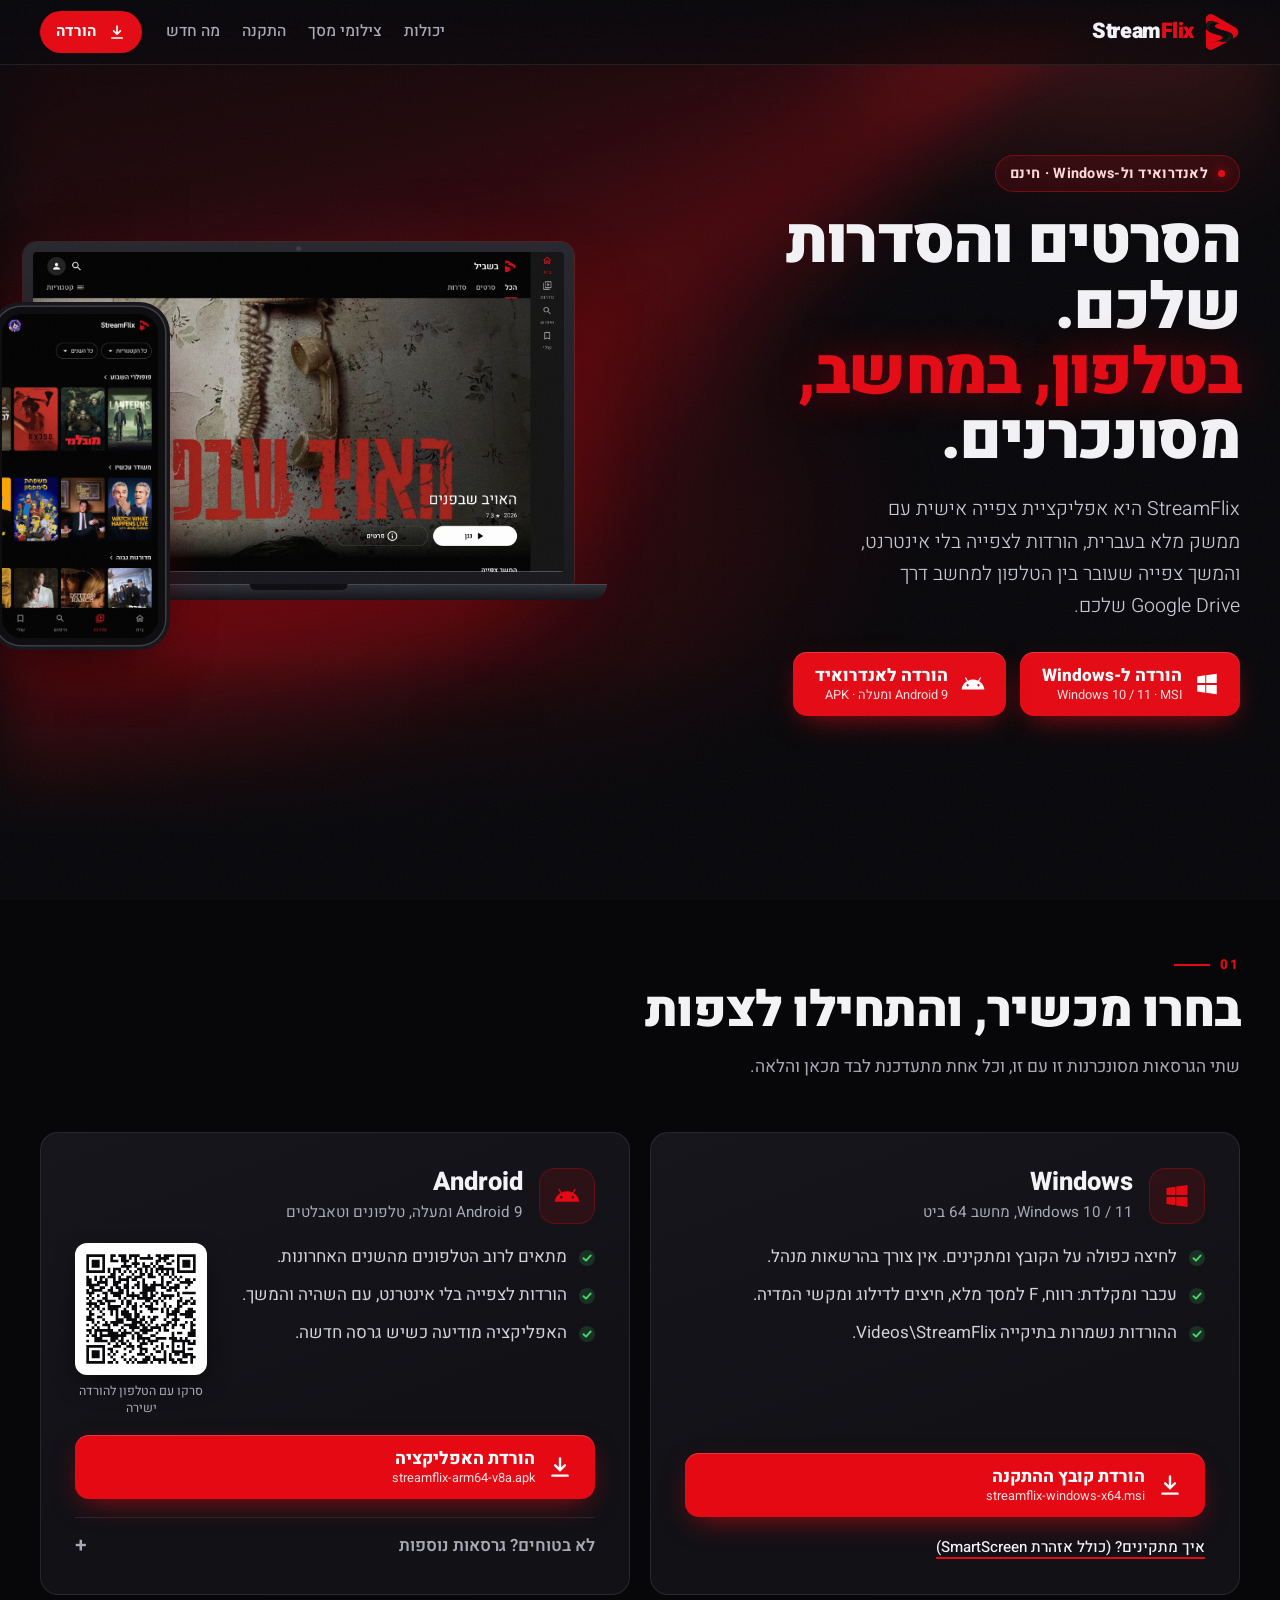
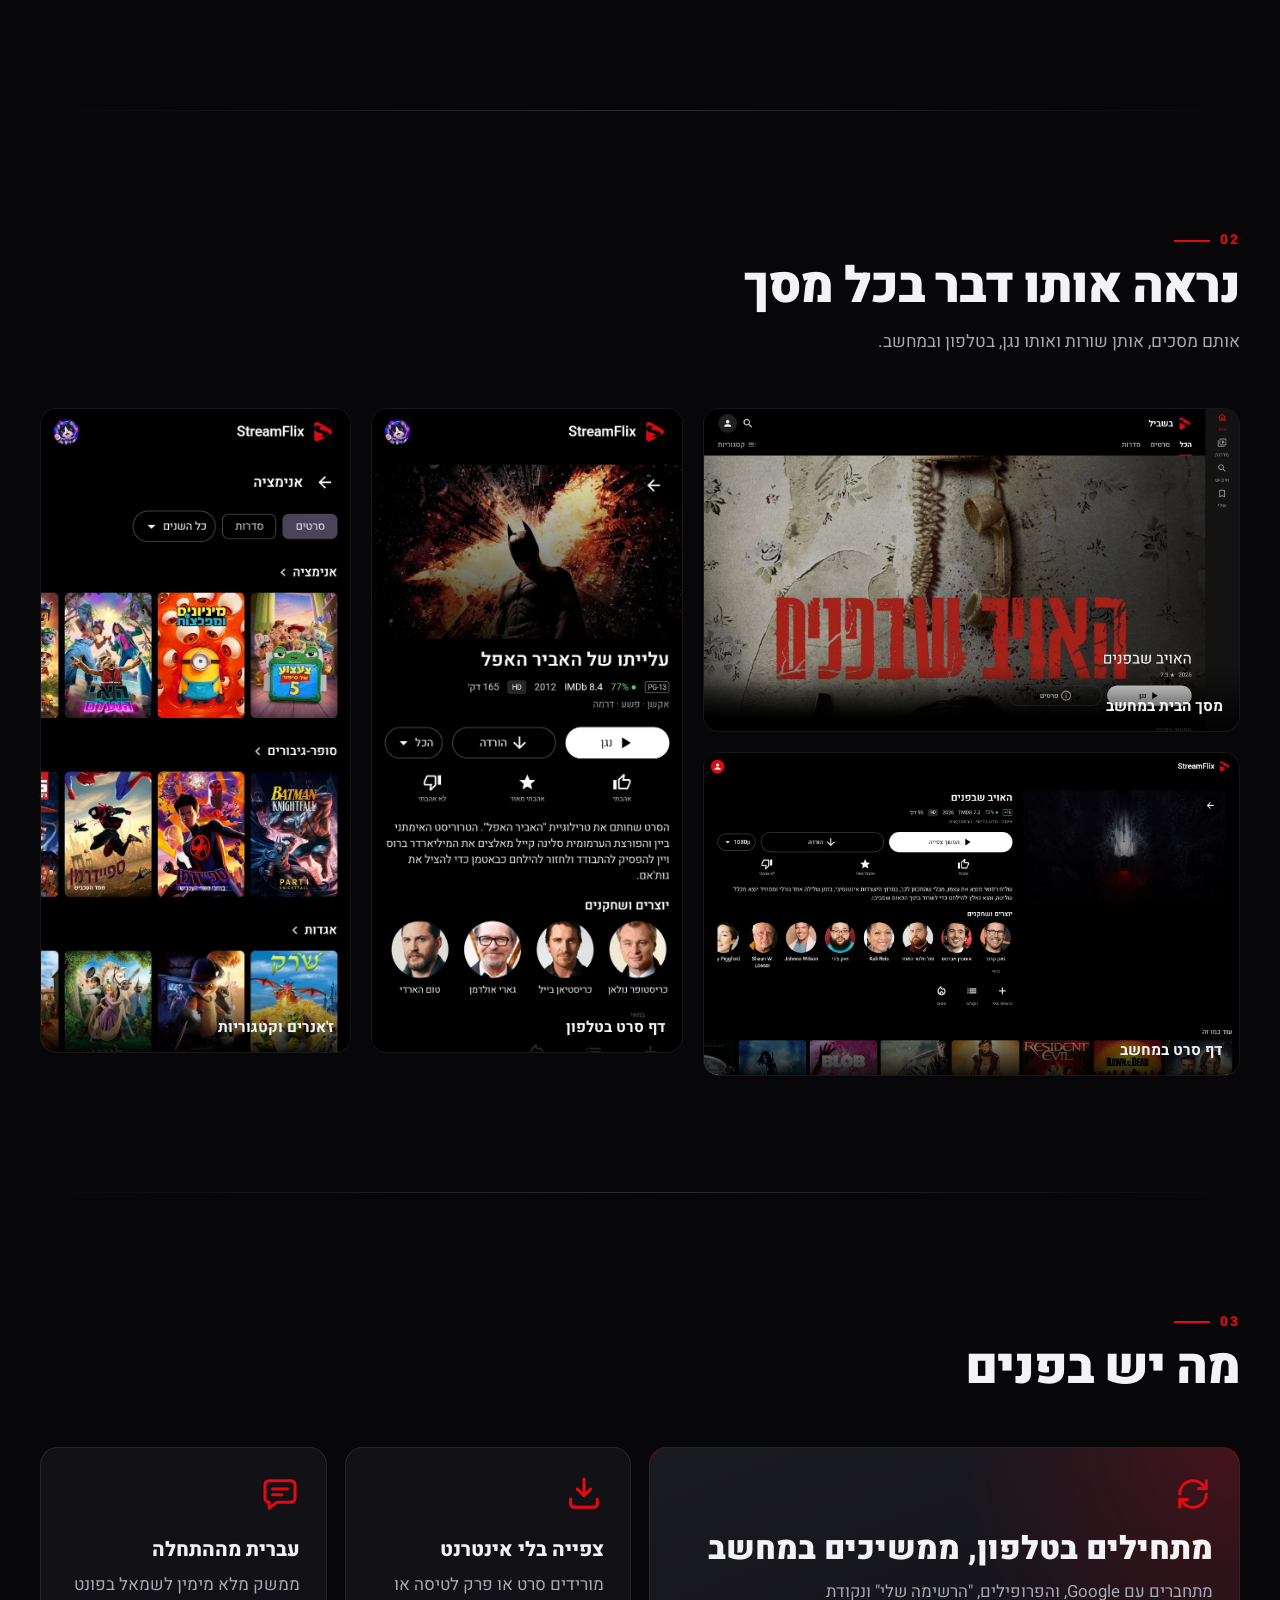
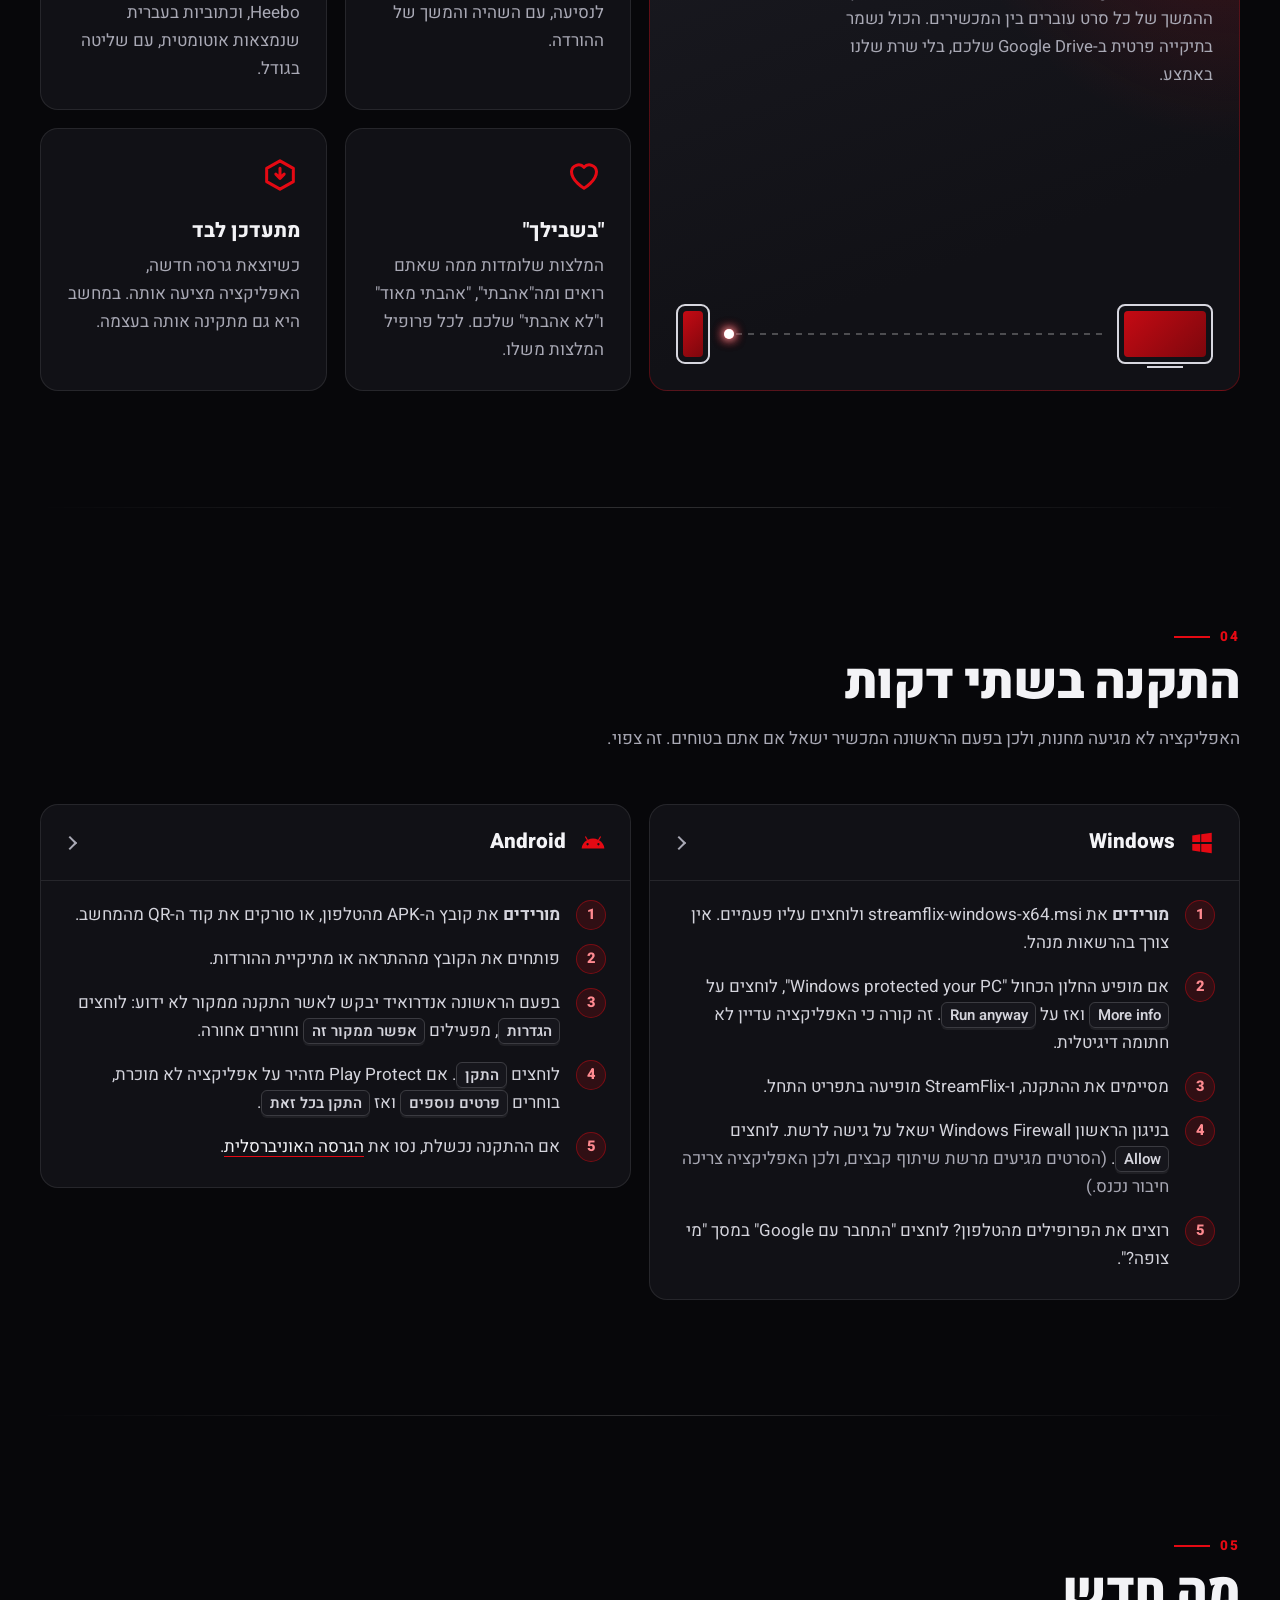
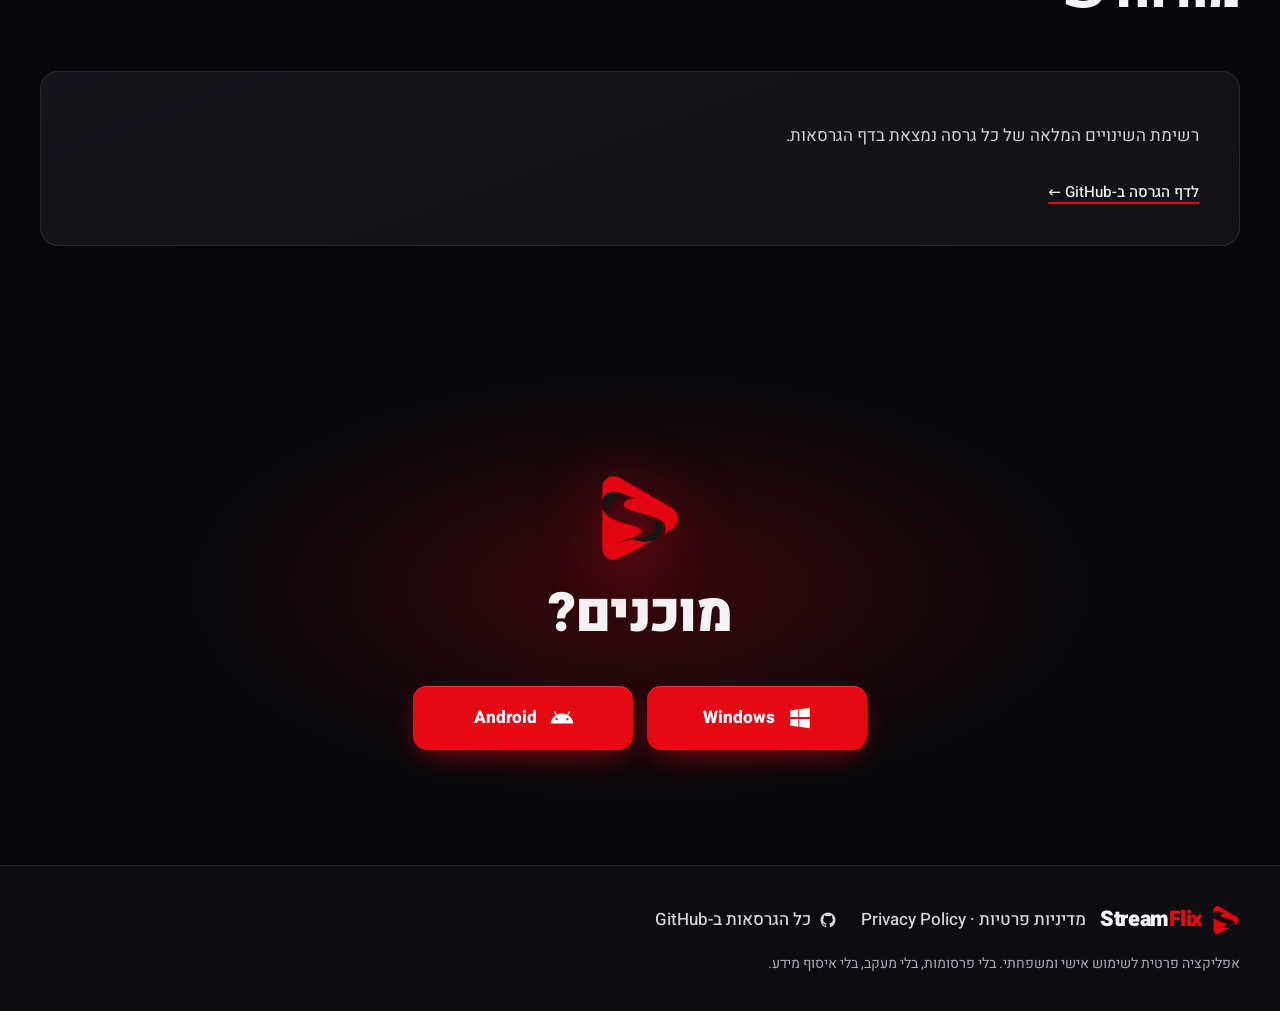
==== index.html @ e48f90ba "Add download landing page (Hebrew, RTL) wired to GitHub releases - Hero with platform-aware primary " ====
<!DOCTYPE html>
<html lang="he" dir="rtl" data-platform="other">
<head>
<meta charset="utf-8">
<meta name="viewport" content="width=device-width, initial-scale=1, viewport-fit=cover">
<title>StreamFlix · הורדה לאנדרואיד ול-Windows</title>
<meta name="description" content="StreamFlix: אפליקציית צפייה אישית לאנדרואיד ול-Windows. ממשק מלא בעברית, הורדות לצפייה בלי אינטרנט, וסנכרון בין הטלפון למחשב דרך Google Drive שלכם.">
<meta name="theme-color" content="#07070a">
<meta name="color-scheme" content="dark">
<link rel="canonical" href="https://haim098.github.io/streamflix-site/">
<link rel="icon" type="image/png" href="assets/favicon.png">
<link rel="apple-touch-icon" href="assets/apple-touch-icon.png">

<meta property="og:type" content="website">
<meta property="og:locale" content="he_IL">
<meta property="og:site_name" content="StreamFlix">
<meta property="og:title" content="StreamFlix · לטלפון ולמחשב">
<meta property="og:description" content="הסרטים והסדרות שלכם, בטלפון ובמחשב, מסונכרנים. הורדה חינם לאנדרואיד ול-Windows.">
<meta property="og:url" content="https://haim098.github.io/streamflix-site/">
<meta property="og:image" content="https://haim098.github.io/streamflix-site/assets/og.jpg">
<meta property="og:image:width" content="1200">
<meta property="og:image:height" content="630">
<meta property="og:image:alt" content="הלוגו של StreamFlix ליד צילומי מסך מהמחשב ומהטלפון">
<meta name="twitter:card" content="summary_large_image">
<meta name="twitter:title" content="StreamFlix · לטלפון ולמחשב">
<meta name="twitter:description" content="הסרטים והסדרות שלכם, בטלפון ובמחשב, מסונכרנים.">
<meta name="twitter:image" content="https://haim098.github.io/streamflix-site/assets/og.jpg">

<link rel="preconnect" href="https://fonts.googleapis.com">
<link rel="preconnect" href="https://fonts.gstatic.com" crossorigin>
<link rel="stylesheet" href="https://fonts.googleapis.com/css2?family=Heebo:wght@300;400;500;700;800;900&display=swap">
<link rel="preconnect" href="https://api.github.com" crossorigin>
<link rel="stylesheet" href="assets/site.css">
<script>
  // Platform flag before first paint so the right download button is primary immediately.
  (function () {
    var ua = navigator.userAgent || "", p = "other";
    if (/Android/i.test(ua)) p = "android";
    else if (/iPhone|iPad|iPod/i.test(ua) || (/Macintosh/.test(ua) && navigator.maxTouchPoints > 1)) p = "ios";
    else if (/Windows/i.test(ua)) p = "windows";
    document.documentElement.setAttribute("data-platform", p);
    document.documentElement.classList.add("js");
  })();
</script>
</head>
<body>
<a class="skip" href="#download">דלגו להורדה</a>

<svg width="0" height="0" style="position:absolute" aria-hidden="true" focusable="false">
  <symbol id="i-win" viewBox="0 0 24 24"><path fill="currentColor" d="M3 5.1 10.4 4v7.1H3V5.1Zm8.3-1.2L21 2.5v8.6h-9.7V3.9ZM3 12.9h7.4V20L3 18.9v-6Zm8.3 0H21v8.6l-9.7-1.4v-7.2Z"/></symbol>
  <symbol id="i-android" viewBox="0 0 24 24"><path fill="currentColor" d="M17.6 9.5 19.3 6.6a.5.5 0 0 0-.9-.5l-1.7 3a10.6 10.6 0 0 0-9.4 0l-1.7-3a.5.5 0 1 0-.9.5l1.7 2.9A9.9 9.9 0 0 0 1.5 17h21a9.9 9.9 0 0 0-4.9-7.5ZM7 14.2a1 1 0 1 1 0-2.1 1 1 0 0 1 0 2.1Zm10 0a1 1 0 1 1 0-2.1 1 1 0 0 1 0 2.1Z"/></symbol>
  <symbol id="i-down" viewBox="0 0 24 24"><path fill="none" stroke="currentColor" stroke-width="2.2" stroke-linecap="round" stroke-linejoin="round" d="M12 4v11m0 0-4.5-4.5M12 15l4.5-4.5M5 20h14"/></symbol>
  <symbol id="i-sync" viewBox="0 0 24 24"><path fill="none" stroke="currentColor" stroke-width="1.8" stroke-linecap="round" stroke-linejoin="round" d="M4 12a8 8 0 0 1 13.7-5.6L20 8.7M20 4v4.7h-4.7M20 12a8 8 0 0 1-13.7 5.6L4 15.3M4 20v-4.7h4.7"/></symbol>
  <symbol id="i-offline" viewBox="0 0 24 24"><path fill="none" stroke="currentColor" stroke-width="1.8" stroke-linecap="round" stroke-linejoin="round" d="M12 3v10m0 0-4-4m4 4 4-4M4 15v3a2 2 0 0 0 2 2h12a2 2 0 0 0 2-2v-3"/></symbol>
  <symbol id="i-he" viewBox="0 0 24 24"><path fill="none" stroke="currentColor" stroke-width="1.8" stroke-linecap="round" stroke-linejoin="round" d="M3 6.5A2.5 2.5 0 0 1 5.5 4h13A2.5 2.5 0 0 1 21 6.5v8a2.5 2.5 0 0 1-2.5 2.5H10l-4.5 3.5V17A2.5 2.5 0 0 1 3 14.5v-8ZM7.5 9h9M7.5 12.5h5.5"/></symbol>
  <symbol id="i-heart" viewBox="0 0 24 24"><path fill="none" stroke="currentColor" stroke-width="1.8" stroke-linejoin="round" d="M12 20s-7.5-4.6-7.5-10A4.3 4.3 0 0 1 12 7.4 4.3 4.3 0 0 1 19.5 10c0 5.4-7.5 10-7.5 10Z"/></symbol>
  <symbol id="i-update" viewBox="0 0 24 24"><path fill="none" stroke="currentColor" stroke-width="1.8" stroke-linecap="round" stroke-linejoin="round" d="M12 3.5 20 8v8l-8 4.5L4 16V8l8-4.5ZM12 8v6m0 0-2.5-2.5M12 14l2.5-2.5"/></symbol>
  <symbol id="i-gh" viewBox="0 0 24 24"><path fill="currentColor" d="M12 2a10 10 0 0 0-3.2 19.5c.5.1.7-.2.7-.5v-1.7c-2.8.6-3.4-1.3-3.4-1.3-.4-1.2-1.1-1.5-1.1-1.5-.9-.6.1-.6.1-.6 1 .1 1.5 1 1.5 1 .9 1.6 2.4 1.1 3 .9.1-.7.4-1.1.6-1.4-2.2-.3-4.6-1.1-4.6-5a3.9 3.9 0 0 1 1-2.7c-.1-.3-.4-1.3.1-2.7 0 0 .8-.3 2.8 1a9.6 9.6 0 0 1 5 0c1.9-1.3 2.8-1 2.8-1 .5 1.4.2 2.4.1 2.7a3.9 3.9 0 0 1 1 2.7c0 3.9-2.3 4.7-4.6 5 .4.3.7.9.7 1.9V21c0 .3.2.6.7.5A10 10 0 0 0 12 2Z"/></symbol>
</svg>

<header class="topbar">
  <div class="wrap topbar-in">
    <a class="brand" href="#top" aria-label="StreamFlix, לראש העמוד">
      <img src="assets/logo.png" alt="" width="36" height="36">
      <span class="wordmark">Stream<b>Flix</b></span>
    </a>
    <nav class="nav" aria-label="ניווט בעמוד">
      <a href="#features">יכולות</a>
      <a href="#screens">צילומי מסך</a>
      <a href="#install">התקנה</a>
      <a href="#news">מה חדש</a>
    </nav>
    <a class="btn btn-sm btn-red" href="#download"><svg aria-hidden="true"><use href="#i-down"/></svg>הורדה</a>
  </div>
</header>

<main id="top">
  <!-- ================= HERO ================= -->
  <section class="hero" aria-labelledby="hero-title">
    <div class="beam" aria-hidden="true"></div>
    <div class="wrap hero-grid">
      <div class="hero-copy">
        <p class="eyebrow reveal">לאנדרואיד ול-Windows · חינם</p>
        <h1 id="hero-title" class="reveal">הסרטים והסדרות שלכם.<br><span class="red">בטלפון, במחשב,</span><br>מסונכרנים.</h1>
        <p class="lede reveal">StreamFlix היא אפליקציית צפייה אישית עם ממשק מלא בעברית, הורדות לצפייה בלי אינטרנט, והמשך צפייה שעובר בין הטלפון למחשב דרך Google Drive שלכם.</p>

        <div class="cta reveal" id="hero-cta">
          <a class="btn btn-dl" data-dl="msi" data-plat="windows"
             href="https://github.com/Haim098/streamflix-releases/releases/latest/download/streamflix-windows-x64.msi">
            <svg class="ic" aria-hidden="true"><use href="#i-win"/></svg>
            <span class="btn-txt"><span class="btn-main">הורדה ל-Windows</span><span class="btn-sub">Windows 10 / 11 · MSI<span class="live" data-size="streamflix-windows-x64.msi"></span></span></span>
          </a>
          <a class="btn btn-dl" data-dl="arm64" data-plat="android"
             href="https://github.com/Haim098/streamflix-releases/releases/latest/download/streamflix-arm64-v8a.apk">
            <svg class="ic" aria-hidden="true"><use href="#i-android"/></svg>
            <span class="btn-txt"><span class="btn-main">הורדה לאנדרואיד</span><span class="btn-sub">Android 9 ומעלה · APK<span class="live" data-size="streamflix-arm64-v8a.apk"></span></span></span>
          </a>
        </div>
        <p class="cta-note reveal">
          <span class="only-android">לא בטוחים איזה קובץ? טלפון ישן יותר?
            <a href="https://github.com/Haim098/streamflix-releases/releases/latest/download/streamflix-universal.apk">גרסה אוניברסלית שמתאימה לכל טלפון</a><span class="live" data-size="streamflix-universal.apk"></span>.</span>
          <span class="only-ios">אין עדיין גרסה לאייפון או לאייפד. אפשר להוריד כאן לאנדרואיד או למחשב Windows.</span>
          <span class="version-line live" data-version-line hidden></span>
        </p>
      </div>

      <div class="hero-devices reveal" aria-hidden="false">
        <figure class="laptop">
          <div class="laptop-screen">
            <img data-shot="heroDesktop" src="assets/shots/desktop-home.webp" width="1600" height="966"
                 alt="מסך הבית של StreamFlix במחשב" fetchpriority="high" decoding="async">
          </div>
          <div class="laptop-base" aria-hidden="true"></div>
        </figure>
        <figure class="phone">
          <div class="phone-screen">
            <img data-shot="heroPhone" src="assets/shots/phone-series.webp" width="720" height="1497"
                 alt="לשונית הסדרות של StreamFlix בטלפון" decoding="async">
          </div>
        </figure>
      </div>
    </div>
  </section>

  <!-- ================= DOWNLOAD ================= -->
  <section class="sec" id="download" aria-labelledby="dl-title">
    <div class="wrap">
      <header class="sec-head reveal">
        <span class="sec-num">01</span>
        <h2 id="dl-title">בחרו מכשיר, והתחילו לצפות</h2>
        <p>שתי הגרסאות מסונכרנות זו עם זו, וכל אחת מתעדכנת לבד מכאן והלאה.</p>
      </header>

      <div class="dl-grid">
        <article class="dl-card reveal" data-card="windows">
          <div class="dl-top">
            <span class="dl-icon"><svg aria-hidden="true"><use href="#i-win"/></svg></span>
            <div>
              <h3>Windows</h3>
              <p class="muted">Windows 10 / 11, מחשב 64 ביט</p>
            </div>
            <span class="badge only-windows">המחשב הזה</span>
          </div>
          <ul class="ticks">
            <li>לחיצה כפולה על הקובץ ומתקינים. אין צורך בהרשאות מנהל.</li>
            <li>עכבר ומקלדת: רווח, F למסך מלא, חיצים לדילוג ומקשי המדיה.</li>
            <li>ההורדות נשמרות בתיקייה <bdi>Videos\StreamFlix</bdi>.</li>
          </ul>
          <a class="btn btn-dl btn-block" data-dl="msi"
             href="https://github.com/Haim098/streamflix-releases/releases/latest/download/streamflix-windows-x64.msi">
            <svg class="ic" aria-hidden="true"><use href="#i-down"/></svg>
            <span class="btn-txt"><span class="btn-main">הורדת קובץ ההתקנה</span><span class="btn-sub"><bdi>streamflix-windows-x64.msi</bdi><span class="live" data-size="streamflix-windows-x64.msi"></span></span></span>
          </a>
          <a class="text-link" href="#install-win">איך מתקינים? (כולל אזהרת SmartScreen)</a>
        </article>

        <article class="dl-card reveal" data-card="android">
          <div class="dl-top">
            <span class="dl-icon"><svg aria-hidden="true"><use href="#i-android"/></svg></span>
            <div>
              <h3>Android</h3>
              <p class="muted">Android 9 ומעלה, טלפונים וטאבלטים</p>
            </div>
            <span class="badge only-android">הטלפון הזה</span>
          </div>
          <div class="dl-body">
            <ul class="ticks">
              <li>מתאים לרוב הטלפונים מהשנים האחרונות.</li>
              <li>הורדות לצפייה בלי אינטרנט, עם השהיה והמשך.</li>
              <li>האפליקציה מודיעה כשיש גרסה חדשה.</li>
            </ul>
            <figure class="qr only-desktop">
              <img src="assets/qr-android.svg" width="132" height="132" alt="קוד QR להורדת StreamFlix לאנדרואיד">
              <figcaption>סרקו עם הטלפון להורדה ישירה</figcaption>
            </figure>
          </div>
          <a class="btn btn-dl btn-block" data-dl="arm64"
             href="https://github.com/Haim098/streamflix-releases/releases/latest/download/streamflix-arm64-v8a.apk">
            <svg class="ic" aria-hidden="true"><use href="#i-down"/></svg>
            <span class="btn-txt"><span class="btn-main">הורדת האפליקציה</span><span class="btn-sub"><bdi>streamflix-arm64-v8a.apk</bdi><span class="live" data-size="streamflix-arm64-v8a.apk"></span></span></span>
          </a>
          <details class="more">
            <summary>לא בטוחים? גרסאות נוספות</summary>
            <p class="muted small">הקובץ <b>האוניברסלי</b> עובד בכל טלפון, רק גדול יותר. בחרו בו אם הקובץ הרגיל לא מותקן או אם הטלפון ישן.</p>
            <ul class="variants">
              <li><a href="https://github.com/Haim098/streamflix-releases/releases/latest/download/streamflix-universal.apk"><b>אוניברסלי</b>, לכל טלפון<span class="live" data-size="streamflix-universal.apk"></span></a></li>
              <li><a href="https://github.com/Haim098/streamflix-releases/releases/latest/download/streamflix-armeabi-v7a.apk">טלפונים ישנים (32 ביט)<span class="live" data-size="streamflix-armeabi-v7a.apk"></span></a></li>
              <li><a href="https://github.com/Haim098/streamflix-releases/releases/latest/download/streamflix-x86_64.apk">אמולטור / מחשב (x86_64)<span class="live" data-size="streamflix-x86_64.apk"></span></a></li>
            </ul>
            <div class="hashes live" data-hashes hidden>
              <p class="muted small">טביעות SHA-256 לבדיקת הקבצים:</p>
              <dl dir="ltr"></dl>
            </div>
          </details>
        </article>
      </div>
    </div>
  </section>

  <!-- ================= SCREENSHOTS ================= -->
  <section class="sec" id="screens" aria-labelledby="scr-title">
    <div class="wrap">
      <header class="sec-head reveal">
        <span class="sec-num">02</span>
        <h2 id="scr-title">נראה אותו דבר בכל מסך</h2>
        <p>אותם מסכים, אותן שורות ואותו נגן, בטלפון ובמחשב.</p>
      </header>
      <div class="gallery" id="gallery" role="list"></div>
      <p class="muted small scroll-hint">החליקו לצדדים לעוד צילומים ←</p>
    </div>
  </section>

  <!-- ================= FEATURES ================= -->
  <section class="sec" id="features" aria-labelledby="feat-title">
    <div class="wrap">
      <header class="sec-head reveal">
        <span class="sec-num">03</span>
        <h2 id="feat-title">מה יש בפנים</h2>
      </header>
      <div class="features">
        <article class="feat feat-wide reveal">
          <svg class="feat-ic" aria-hidden="true"><use href="#i-sync"/></svg>
          <h3>מתחילים בטלפון, ממשיכים במחשב</h3>
          <p>מתחברים עם Google, והפרופילים, "הרשימה שלי" ונקודת ההמשך של כל סרט עוברים בין המכשירים. הכול נשמר בתיקייה פרטית ב-Google Drive שלכם, בלי שרת שלנו באמצע.</p>
          <div class="sync-anim" aria-hidden="true">
            <span class="sa-dev sa-phone"></span>
            <span class="sa-line"><i></i><i></i><i></i></span>
            <span class="sa-dev sa-pc"></span>
          </div>
        </article>
        <article class="feat reveal">
          <svg class="feat-ic" aria-hidden="true"><use href="#i-offline"/></svg>
          <h3>צפייה בלי אינטרנט</h3>
          <p>מורידים סרט או פרק לטיסה או לנסיעה, עם השהיה והמשך של ההורדה.</p>
        </article>
        <article class="feat reveal">
          <svg class="feat-ic" aria-hidden="true"><use href="#i-he"/></svg>
          <h3>עברית מההתחלה</h3>
          <p>ממשק מלא מימין לשמאל בפונט Heebo, וכתוביות בעברית שנמצאות אוטומטית, עם שליטה בגודל.</p>
        </article>
        <article class="feat reveal">
          <svg class="feat-ic" aria-hidden="true"><use href="#i-heart"/></svg>
          <h3>"בשבילך"</h3>
          <p>המלצות שלומדות ממה שאתם רואים ומה"אהבתי", "אהבתי מאוד" ו"לא אהבתי" שלכם. לכל פרופיל המלצות משלו.</p>
        </article>
        <article class="feat reveal">
          <svg class="feat-ic" aria-hidden="true"><use href="#i-update"/></svg>
          <h3>מתעדכן לבד</h3>
          <p>כשיוצאת גרסה חדשה, האפליקציה מציעה אותה. במחשב היא גם מתקינה אותה בעצמה.</p>
        </article>
      </div>
    </div>
  </section>

  <!-- ================= INSTALL ================= -->
  <section class="sec" id="install" aria-labelledby="inst-title">
    <div class="wrap">
      <header class="sec-head reveal">
        <span class="sec-num">04</span>
        <h2 id="inst-title">התקנה בשתי דקות</h2>
        <p>האפליקציה לא מגיעה מחנות, ולכן בפעם הראשונה המכשיר ישאל אם אתם בטוחים. זה צפוי.</p>
      </header>
      <div class="guides">
        <details class="guide reveal" id="install-win">
          <summary><svg aria-hidden="true"><use href="#i-win"/></svg><span>Windows</span></summary>
          <ol class="steps">
            <li><b>מורידים</b> את <bdi>streamflix-windows-x64.msi</bdi> ולוחצים עליו פעמיים. אין צורך בהרשאות מנהל.</li>
            <li>אם מופיע החלון הכחול <bdi dir="ltr">"Windows protected your PC"</bdi>, לוחצים על <kbd>More info</kbd> ואז על <kbd>Run anyway</kbd>. זה קורה כי האפליקציה עדיין לא חתומה דיגיטלית.</li>
            <li>מסיימים את ההתקנה, ו-StreamFlix מופיעה בתפריט התחל.</li>
            <li>בניגון הראשון Windows Firewall ישאל על גישה לרשת. לוחצים <kbd>Allow</kbd>. <span class="muted">(הסרטים מגיעים מרשת שיתוף קבצים, ולכן האפליקציה צריכה חיבור נכנס.)</span></li>
            <li>רוצים את הפרופילים מהטלפון? לוחצים "התחבר עם Google" במסך "מי צופה?".</li>
          </ol>
        </details>
        <details class="guide reveal" id="install-android">
          <summary><svg aria-hidden="true"><use href="#i-android"/></svg><span>Android</span></summary>
          <ol class="steps">
            <li><b>מורידים</b> את קובץ ה-APK מהטלפון, או סורקים את קוד ה-QR מהמחשב.</li>
            <li>פותחים את הקובץ מההתראה או מתיקיית ההורדות.</li>
            <li>בפעם הראשונה אנדרואיד יבקש לאשר התקנה ממקור לא ידוע: לוחצים <kbd>הגדרות</kbd>, מפעילים <kbd>אפשר ממקור זה</kbd> וחוזרים אחורה.</li>
            <li>לוחצים <kbd>התקן</kbd>. אם Play Protect מזהיר על אפליקציה לא מוכרת, בוחרים <kbd>פרטים נוספים</kbd> ואז <kbd>התקן בכל זאת</kbd>.</li>
            <li>אם ההתקנה נכשלת, נסו את <a href="https://github.com/Haim098/streamflix-releases/releases/latest/download/streamflix-universal.apk">הגרסה האוניברסלית</a>.</li>
          </ol>
        </details>
      </div>
    </div>
  </section>

  <!-- ================= WHAT'S NEW ================= -->
  <section class="sec" id="news" aria-labelledby="news-title">
    <div class="wrap">
      <header class="sec-head reveal">
        <span class="sec-num">05</span>
        <h2 id="news-title">מה חדש <span class="live news-ver" data-news-ver hidden></span></h2>
      </header>
      <div class="news reveal">
        <div class="news-body" id="news-body" aria-live="polite">
          <p class="muted news-fallback">רשימת השינויים המלאה של כל גרסה נמצאת בדף הגרסאות.</p>
        </div>
        <a class="text-link" href="https://github.com/Haim098/streamflix-releases/releases/latest" rel="noopener">לדף הגרסה ב-GitHub ←</a>
      </div>
    </div>
  </section>

  <!-- ================= FINAL CTA ================= -->
  <section class="final reveal" aria-label="הורדה">
    <img src="assets/logo.png" alt="" width="84" height="84" class="final-logo">
    <p class="final-title">מוכנים?</p>
    <div class="cta cta-center">
      <a class="btn btn-dl" data-dl="msi" data-plat="windows" href="https://github.com/Haim098/streamflix-releases/releases/latest/download/streamflix-windows-x64.msi">
        <svg class="ic" aria-hidden="true"><use href="#i-win"/></svg><span class="btn-txt"><span class="btn-main">Windows</span></span></a>
      <a class="btn btn-dl" data-dl="arm64" data-plat="android" href="https://github.com/Haim098/streamflix-releases/releases/latest/download/streamflix-arm64-v8a.apk">
        <svg class="ic" aria-hidden="true"><use href="#i-android"/></svg><span class="btn-txt"><span class="btn-main">Android</span></span></a>
    </div>
  </section>
</main>

<footer class="footer">
  <div class="wrap footer-in">
    <div class="brand"><img src="assets/logo.png" alt="" width="28" height="28"><span class="wordmark">Stream<b>Flix</b></span></div>
    <nav aria-label="קישורים">
      <a href="privacy/">מדיניות פרטיות · Privacy Policy</a>
      <a href="https://github.com/Haim098/streamflix-releases/releases" rel="noopener"><svg aria-hidden="true"><use href="#i-gh"/></svg>כל הגרסאות ב-GitHub</a>
    </nav>
    <p class="muted small">אפליקציה פרטית לשימוש אישי ומשפחתי. בלי פרסומות, בלי מעקב, בלי איסוף מידע. <span class="live" data-footer-ver hidden></span></p>
  </div>
</footer>

<div class="sticky-dl" id="sticky-dl" aria-hidden="true">
  <a class="btn btn-dl btn-block" data-dl="arm64" tabindex="-1" href="https://github.com/Haim098/streamflix-releases/releases/latest/download/streamflix-arm64-v8a.apk">
    <svg class="ic" aria-hidden="true"><use href="#i-down"/></svg><span class="btn-txt"><span class="btn-main">הורדה לאנדרואיד</span></span></a>
</div>

<dialog class="lightbox" id="lightbox" aria-label="צילום מסך מוגדל">
  <button class="lb-close" type="button" aria-label="סגירה">✕</button>
  <img alt="">
</dialog>

<script src="assets/shots.js"></script>
<script src="assets/site.js"></script>
</body>
</html>
---- assets/site.css ----
/* StreamFlix landing page. Static, no build step. */
:root {
  --bg: #07070a;
  --bg-2: #0d0d11;
  --card: #111116;
  --card-2: #16161c;
  --line: rgba(255, 255, 255, .09);
  --line-2: rgba(255, 255, 255, .16);
  --text: #f3f3f6;
  --muted: #a9a9b5;
  --red: #e50913;
  --red-hi: #ff2a33;
  --red-deep: #8f050b;
  --green: #45d468;
  --radius: 18px;
  --wrap: 1200px;
  --gutter: clamp(16px, 4vw, 40px);
  --ease: cubic-bezier(.2, .7, .2, 1);
  color-scheme: dark;
}

*, *::before, *::after { box-sizing: border-box; }
html { scroll-behavior: smooth; -webkit-text-size-adjust: 100%; }
body {
  margin: 0;
  background: var(--bg);
  color: var(--text);
  font-family: "Heebo", "Segoe UI", system-ui, sans-serif;
  font-size: 17px;
  line-height: 1.65;
  overflow-x: hidden;
  -webkit-font-smoothing: antialiased;
}
/* Film grain over everything (screenshots stay untouched: it is a 5% overlay). */
body::after {
  content: "";
  position: fixed; inset: 0;
  pointer-events: none;
  z-index: 100;
  opacity: .05;
  background-image: url("data:image/svg+xml,%3Csvg xmlns='http://www.w3.org/2000/svg' width='160' height='160'%3E%3Cfilter id='n'%3E%3CfeTurbulence type='fractalNoise' baseFrequency='.9' numOctaves='2' stitchTiles='stitch'/%3E%3C/filter%3E%3Crect width='100%25' height='100%25' filter='url(%23n)'/%3E%3C/svg%3E");
}
img { max-width: 100%; display: block; }
a { color: inherit; }
b, strong { font-weight: 700; }
kbd {
  font-family: inherit; font-size: .88em; font-weight: 600;
  padding: .05em .5em; border-radius: 6px;
  background: var(--card-2); border: 1px solid var(--line-2);
  box-shadow: 0 2px 0 rgba(255,255,255,.06);
  white-space: nowrap;
}
.wrap { width: 100%; max-width: calc(var(--wrap) + 2 * var(--gutter)); margin-inline: auto; padding-inline: var(--gutter); }
.muted { color: var(--muted); }
.small { font-size: .88rem; }
.red { color: var(--red); }
[hidden] { display: none !important; }

.skip {
  position: absolute; inset-inline-start: 12px; top: -60px; z-index: 200;
  background: var(--red); color: #fff; padding: 10px 16px; border-radius: 10px; text-decoration: none;
}
.skip:focus { top: 12px; }
:focus-visible { outline: 3px solid #fff; outline-offset: 3px; border-radius: 8px; }

/* ---------- Top bar ---------- */
.topbar {
  position: sticky; top: 0; z-index: 50;
  background: linear-gradient(to bottom, rgba(7,7,10,.92), rgba(7,7,10,.72));
  backdrop-filter: saturate(160%) blur(14px);
  -webkit-backdrop-filter: saturate(160%) blur(14px);
  border-bottom: 1px solid var(--line);
}
.topbar-in { display: flex; align-items: center; gap: 24px; height: 64px; }
.brand { display: inline-flex; align-items: center; gap: 10px; text-decoration: none; }
.wordmark { font-weight: 900; font-size: 1.35rem; letter-spacing: -.02em; direction: ltr; }
.wordmark b { color: var(--red); font-weight: 900; }
.nav { display: flex; gap: 22px; margin-inline-start: auto; }
.nav a { text-decoration: none; color: var(--muted); font-weight: 500; font-size: .98rem; transition: color .2s; }
.nav a:hover { color: var(--text); }
@media (max-width: 760px) { .nav { display: none; } .topbar .btn-sm { margin-inline-start: auto; } }

/* ---------- Buttons ---------- */
.btn {
  display: inline-flex; align-items: center; justify-content: center; gap: 12px;
  text-decoration: none; font-weight: 700; border-radius: 14px;
  transition: transform .25s var(--ease), box-shadow .25s var(--ease), background .25s, border-color .25s;
  -webkit-tap-highlight-color: transparent;
}
.btn svg { width: 22px; height: 22px; flex: none; }
.btn-sm { padding: 8px 16px; font-size: .95rem; border-radius: 999px; }
.btn-sm svg { width: 18px; height: 18px; }
.btn-red { background: var(--red); color: #fff; }
.btn-red:hover { background: var(--red-hi); }

.btn-dl {
  position: relative; overflow: hidden;
  min-height: 64px; padding: 12px 22px 12px 26px;
  background: var(--red); color: #fff;
  box-shadow: 0 10px 30px -10px rgba(229, 9, 19, .7), inset 0 1px 0 rgba(255,255,255,.18);
}
.btn-dl:hover { transform: translateY(-2px); background: var(--red-hi); box-shadow: 0 16px 40px -12px rgba(255, 42, 51, .85), inset 0 1px 0 rgba(255,255,255,.2); }
.btn-dl:active { transform: translateY(0); }
.btn-dl .ic { width: 26px; height: 26px; }
.btn-txt { display: flex; flex-direction: column; align-items: flex-start; line-height: 1.25; text-align: start; }
.btn-main { font-size: 1.08rem; font-weight: 800; }
.btn-sub { font-size: .8rem; font-weight: 400; opacity: .88; }
[data-size] { white-space: nowrap; }
[data-size] bdi { direction: ltr; unicode-bidi: isolate; }
.btn-block { width: 100%; }

/* One-time shimmer on the primary button. */
.btn-dl::after {
  content: ""; position: absolute; inset: 0;
  background: linear-gradient(105deg, transparent 35%, rgba(255,255,255,.28) 50%, transparent 65%);
  transform: translateX(120%);
}
.is-ready .hero .btn-dl:first-child::after { animation: shimmer 1.4s .9s var(--ease) 1 both; }
@keyframes shimmer { to { transform: translateX(-120%); } }

/* Secondary style: the platform the visitor is NOT on. */
.btn-ghost,
[data-platform="windows"] [data-plat="android"],
[data-platform="windows"] [data-card="android"] .btn-dl,
[data-platform="android"] [data-plat="windows"],
[data-platform="android"] [data-card="windows"] .btn-dl,
[data-platform="android"] .sticky-dl [data-plat="windows"] {
  background: rgba(255,255,255,.06);
  box-shadow: inset 0 0 0 1px var(--line-2);
  color: var(--text);
}
[data-platform="windows"] [data-plat="android"]:hover,
[data-platform="windows"] [data-card="android"] .btn-dl:hover,
[data-platform="android"] [data-plat="windows"]:hover,
[data-platform="android"] [data-card="windows"] .btn-dl:hover {
  background: rgba(255,255,255,.12); box-shadow: inset 0 0 0 1px rgba(255,255,255,.3);
}
[data-platform="android"] .cta [data-plat="android"] { order: -1; }

/* Platform-only bits. */
.only-android, .only-ios, .only-windows { display: none; }
[data-platform="android"] .only-android { display: inline; }
[data-platform="ios"] .only-ios { display: inline; }
[data-platform="windows"] .badge.only-windows,
[data-platform="android"] .badge.only-android { display: inline-flex; }
[data-platform="android"] .only-desktop, [data-platform="ios"] .only-desktop { display: none; }

/* ---------- Hero ---------- */
.hero { position: relative; overflow-x: clip; padding: clamp(40px, 7vw, 96px) 0 clamp(56px, 8vw, 110px); isolation: isolate; }
.beam {
  position: absolute; inset: -64px 0 0; z-index: -1; pointer-events: none; overflow: hidden;
}
.beam::before {
  /* Projector beam falling from the top right (where the logo sits in RTL). */
  content: ""; position: absolute; inset: 0;
  background:
    conic-gradient(from 222deg at 92% -8%, transparent 0deg, rgba(229,9,19,.30) 14deg, rgba(229,9,19,.10) 34deg, transparent 52deg),
    radial-gradient(60% 55% at 30% 62%, rgba(229,9,19,.28), transparent 70%),
    radial-gradient(40% 40% at 88% 0%, rgba(255,60,60,.22), transparent 70%);
  filter: blur(28px);
  animation: beam 9s ease-in-out infinite alternate;
}
.beam::after {
  content: ""; position: absolute; inset: auto 0 0; height: 180px;
  background: linear-gradient(to bottom, transparent, var(--bg));
}
@keyframes beam { from { opacity: .8; transform: translateX(0); } to { opacity: 1; transform: translateX(-2%); } }

.hero-grid { display: grid; gap: clamp(36px, 5vw, 64px); align-items: center; }
@media (min-width: 1024px) { .hero-grid { grid-template-columns: 1.02fr 1fr; } }

.eyebrow {
  display: inline-flex; align-items: center; gap: 10px; margin: 0 0 18px;
  font-weight: 700; font-size: .9rem; letter-spacing: .02em; color: #ffd9db;
  padding: 6px 14px; border-radius: 999px;
  background: rgba(229,9,19,.14); border: 1px solid rgba(229,9,19,.4);
}
.eyebrow::before { content: ""; width: 7px; height: 7px; border-radius: 50%; background: var(--red); box-shadow: 0 0 12px var(--red); }
h1 {
  margin: 0; font-weight: 900; letter-spacing: -.025em; line-height: 1.02;
  font-size: clamp(2.4rem, 5.4vw, 4rem);
  text-wrap: balance;
}
h1 .red { text-shadow: 0 0 40px rgba(229,9,19,.45); }
.lede { margin: 22px 0 30px; font-size: clamp(1.05rem, 1.6vw, 1.22rem); color: #c9c9d3; max-width: 36ch; font-weight: 300; }

.cta { display: flex; flex-wrap: wrap; gap: 14px; }
.cta .btn-dl { flex: 1 1 240px; }
@media (min-width: 1024px) { .cta .btn-dl { flex: 0 1 auto; padding-inline: 20px 22px; } }
.cta-note { margin: 16px 0 0; font-size: .92rem; color: var(--muted); display: flex; flex-direction: column; gap: 6px; }
.cta-note a { color: var(--text); text-decoration-color: var(--red); text-underline-offset: 4px; }
.version-line { color: #d9d9e1; font-weight: 500; }
.version-line .dot { display: inline-block; width: 8px; height: 8px; border-radius: 50%; background: var(--green); margin-inline-end: 8px; box-shadow: 0 0 10px var(--green); vertical-align: middle; }

/* Device mock-ups: screenshots are shown 1:1 crisp (no blur, no rotation). */
.hero-devices { position: relative; margin: 0; padding: 0 5% 8%; }
.laptop { margin: 0; animation: float 8s ease-in-out infinite; }
.laptop-screen {
  position: relative; border-radius: 14px 14px 4px 4px; padding: 10px 10px 12px;
  background: linear-gradient(#26262d, #17171c);
  box-shadow: 0 0 0 1px rgba(255,255,255,.1), 0 40px 90px -30px rgba(229,9,19,.55), 0 30px 60px -20px rgba(0,0,0,.9);
}
.laptop-screen::before { content: ""; position: absolute; top: 4px; left: 50%; width: 5px; height: 5px; margin-left: -2.5px; border-radius: 50%; background: #3a3a44; }
.laptop-screen img { width: 100%; height: auto; border-radius: 4px; background: #000; }
.laptop-base {
  height: 16px; margin: 0 -6%; border-radius: 0 0 18px 18px;
  background: linear-gradient(#2e2e36, #121216);
  box-shadow: inset 0 1px 0 rgba(255,255,255,.12), 0 20px 30px -12px rgba(0,0,0,.9);
  position: relative;
}
.laptop-base::before { content: ""; position: absolute; top: 0; left: 50%; width: 16%; height: 6px; transform: translateX(-50%); background: #0c0c10; border-radius: 0 0 8px 8px; }
.phone {
  position: absolute; left: 0; bottom: 0; width: 28%; margin: 0;
  animation: float 8s -4s ease-in-out infinite;
}
.phone-screen {
  border-radius: 26px; padding: 7px; background: #0b0b0e;
  box-shadow: 0 0 0 1.5px #3a3a44, 0 0 0 5px #141418, 0 30px 60px -18px rgba(0,0,0,.95), 0 20px 70px -30px rgba(229,9,19,.6);
}
.phone-screen img { width: 100%; height: auto; border-radius: 20px; background: #000; }
@media (max-width: 1023px) { .hero-devices { max-width: 720px; margin-inline: auto; width: 100%; } }
@keyframes float { 50% { transform: translateY(-8px); } }

/* ---------- Sections ---------- */
.sec { padding: clamp(64px, 9vw, 120px) 0; position: relative; }
.sec + .sec::before { content: ""; position: absolute; top: 0; left: var(--gutter); right: var(--gutter); height: 1px; background: linear-gradient(90deg, transparent, var(--line-2), transparent); }
.sec-head { margin-bottom: clamp(30px, 4vw, 52px); max-width: 720px; }
.sec-num { display: inline-block; font-weight: 800; font-size: .85rem; letter-spacing: .15em; color: var(--red); margin-bottom: 8px; }
.sec-num::after { content: ""; display: inline-block; width: 36px; height: 2px; background: var(--red); vertical-align: middle; margin-inline-start: 10px; }
h2 { margin: 0; font-size: clamp(1.9rem, 4.4vw, 3.1rem); font-weight: 900; letter-spacing: -.02em; line-height: 1.1; text-wrap: balance; }
.sec-head p { margin: 14px 0 0; color: var(--muted); font-size: 1.08rem; }

/* ---------- Download cards ---------- */
.dl-grid { display: grid; gap: 20px; }
@media (min-width: 880px) { .dl-grid { grid-template-columns: 1fr 1fr; } }
.dl-card {
  position: relative; display: flex; flex-direction: column; gap: 18px;
  padding: clamp(22px, 3vw, 34px); border-radius: var(--radius);
  background: linear-gradient(160deg, var(--card-2), var(--card) 60%);
  border: 1px solid var(--line);
  transition: border-color .3s, transform .3s var(--ease);
}
.dl-card:hover { border-color: var(--line-2); }
[data-platform="windows"] [data-card="windows"],
[data-platform="android"] [data-card="android"] {
  border-color: rgba(229,9,19,.55);
  box-shadow: 0 0 0 1px rgba(229,9,19,.25), 0 30px 80px -40px rgba(229,9,19,.6);
}
.dl-top { display: flex; align-items: center; gap: 16px; }
.dl-top h3 { margin: 0; font-size: 1.6rem; font-weight: 800; line-height: 1.2; }
.dl-top p { margin: 2px 0 0; font-size: .95rem; }
.dl-icon { width: 56px; height: 56px; border-radius: 16px; display: grid; place-items: center; background: rgba(229,9,19,.12); color: var(--red); border: 1px solid rgba(229,9,19,.3); flex: none; }
.dl-icon svg { width: 28px; height: 28px; }
.badge { margin-inline-start: auto; align-items: center; font-size: .78rem; font-weight: 700; padding: 4px 12px; border-radius: 999px; background: var(--red); color: #fff; white-space: nowrap; }
.dl-body { display: flex; gap: 20px; align-items: flex-start; justify-content: space-between; }
.ticks { list-style: none; padding: 0; margin: 0; display: grid; gap: 10px; color: #d2d2da; }
.ticks li { position: relative; padding-inline-start: 28px; }
.ticks li::before {
  content: ""; position: absolute; inset-inline-start: 0; top: .42em; width: 16px; height: 16px; border-radius: 50%;
  background: rgba(69,212,104,.16) url("data:image/svg+xml,%3Csvg xmlns='http://www.w3.org/2000/svg' viewBox='0 0 16 16'%3E%3Cpath d='M4.5 8.2 7 10.6l4.6-5' fill='none' stroke='%2345d468' stroke-width='2' stroke-linecap='round' stroke-linejoin='round'/%3E%3C/svg%3E") center/100% no-repeat;
}
.dl-card .btn-dl { margin-top: auto; justify-content: flex-start; }
.dl-card .btn-sub bdi { direction: ltr; unicode-bidi: isolate; }
.qr { margin: 0; flex: none; text-align: center; }
.qr img { width: 132px; height: 132px; border-radius: 12px; background: #fff; padding: 6px; box-shadow: 0 10px 30px -10px rgba(0,0,0,.8); }
.qr figcaption { font-size: .78rem; color: var(--muted); margin-top: 8px; max-width: 132px; line-height: 1.35; }
@media (max-width: 520px) { .dl-body { flex-direction: column; } .qr { display: none; } }
.text-link { color: var(--text); font-weight: 500; font-size: .95rem; text-decoration: underline; text-decoration-color: var(--red); text-underline-offset: 5px; text-decoration-thickness: 2px; align-self: flex-start; }
.text-link:hover { color: #fff; text-decoration-color: var(--red-hi); }

.more { border-top: 1px solid var(--line); padding-top: 14px; }
.more summary { cursor: pointer; font-weight: 600; color: var(--muted); list-style: none; display: flex; align-items: center; gap: 8px; }
.more summary::-webkit-details-marker { display: none; }
.more summary::after { content: "+"; font-size: 1.3rem; line-height: 1; margin-inline-start: auto; transition: transform .25s; }
.more[open] summary::after { transform: rotate(45deg); }
.more summary:hover { color: var(--text); }
.variants { list-style: none; margin: 12px 0 0; padding: 0; display: grid; gap: 8px; }
.variants a { display: block; padding: 10px 14px; border-radius: 12px; background: rgba(255,255,255,.04); border: 1px solid var(--line); text-decoration: none; transition: background .2s, border-color .2s; }
.variants a:hover { background: rgba(255,255,255,.08); border-color: var(--line-2); }
.variants .live { color: var(--muted); font-size: .88rem; }
.hashes dl { margin: 6px 0 0; display: grid; gap: 6px; font-size: .72rem; }
.hashes dt { color: var(--muted); }
.hashes dd { margin: 0; font-family: ui-monospace, "Cascadia Mono", Consolas, monospace; word-break: break-all; color: #cfcfd8; }

/* ---------- Gallery ---------- */
.gallery {
  display: flex; align-items: flex-start; gap: 16px; overflow-x: auto; scroll-snap-type: x mandatory;
  padding: 6px var(--gutter) 22px; margin-inline: calc(-1 * var(--gutter));
  scrollbar-width: thin; scrollbar-color: #333 transparent;
}
.shot {
  flex: none; scroll-snap-align: center; margin: 0; position: relative;
  border-radius: 16px; overflow: hidden; cursor: zoom-in;
  background: #000; border: 1px solid var(--line);
  transition: transform .4s var(--ease), border-color .3s, box-shadow .4s;
}
.shot.desktop { width: min(86vw, 640px); aspect-ratio: 1600 / 966; }
.shot.phone { width: min(44vw, 260px); aspect-ratio: 720 / 1497; }
.shot button { all: unset; display: block; width: 100%; height: 100%; cursor: zoom-in; }
.shot button:focus-visible { outline: 3px solid #fff; outline-offset: -3px; }
.shot img { width: 100%; height: 100%; object-fit: cover; object-position: top; }
.shot figcaption {
  position: absolute; inset: auto 0 0; padding: 30px 16px 12px; font-weight: 700; font-size: .95rem;
  background: linear-gradient(transparent, rgba(0,0,0,.88)); pointer-events: none;
}
.shot:hover { border-color: rgba(229,9,19,.6); box-shadow: 0 24px 60px -24px rgba(229,9,19,.55); }
.scroll-hint { text-align: center; margin: 4px 0 0; }
@media (min-width: 900px) {
  .gallery {
    display: grid; overflow: visible; margin: 0; padding: 0;
    grid-template-columns: 1fr .58fr .58fr; grid-auto-flow: dense; gap: 20px;
  }
  .shot.desktop, .shot.phone { width: auto; }
  .shot.desktop { grid-column: 1; }
  .shot.phone { grid-row: span 2; aspect-ratio: auto; }
  .shot:hover { transform: translateY(-4px); }
  .scroll-hint { display: none; }
}

/* ---------- Features (4x2 bento) ---------- */
.features { display: grid; gap: 18px; }
@media (min-width: 700px) { .features { grid-template-columns: 1fr 1fr; } .feat-wide { grid-column: 1 / -1; } }
@media (min-width: 1024px) {
  .features { grid-template-columns: repeat(4, 1fr); }
  .feat-wide { grid-column: span 2; grid-row: span 2; }
}
.feat {
  position: relative; overflow: hidden;
  padding: 26px; border-radius: var(--radius);
  background: var(--card); border: 1px solid var(--line);
  transition: border-color .3s, transform .35s var(--ease);
}
.feat:hover { border-color: var(--line-2); transform: translateY(-3px); }
.feat-ic { width: 40px; height: 40px; color: var(--red); margin-bottom: 14px; }
.feat h3 { margin: 0 0 8px; font-size: 1.25rem; font-weight: 800; line-height: 1.3; }
.feat p { margin: 0; color: var(--muted); }
.feat-wide {
  background:
    radial-gradient(80% 90% at 100% 0%, rgba(229,9,19,.22), transparent 60%),
    linear-gradient(160deg, #1a1a21, var(--card) 70%);
  border-color: rgba(229,9,19,.3);
  display: flex; flex-direction: column;
}
.feat-wide h3 { font-size: clamp(1.4rem, 2.6vw, 2rem); font-weight: 900; }
.feat-wide p { font-size: 1.05rem; max-width: 46ch; }

.sync-anim { margin-top: auto; padding-top: 34px; display: flex; align-items: center; gap: 14px; direction: ltr; }
.sa-dev { flex: none; border: 2px solid #d7d7df; border-radius: 8px; position: relative; }
.sa-phone { width: 34px; height: 60px; border-radius: 9px; }
.sa-pc { width: 96px; height: 60px; }
.sa-pc::after { content: ""; position: absolute; left: 30%; right: 30%; bottom: -12px; height: 8px; border-top: 2px solid #d7d7df; }
.sa-dev::before { content: ""; position: absolute; inset: 5px; border-radius: 4px; background: linear-gradient(135deg, var(--red), var(--red-deep)); opacity: .85; }
.sa-line { flex: 1; height: 2px; position: relative; background: repeating-linear-gradient(90deg, rgba(255,255,255,.25) 0 6px, transparent 6px 12px); }
.sa-line i { position: absolute; top: -4px; width: 10px; height: 10px; border-radius: 50%; background: var(--red-hi); box-shadow: 0 0 12px var(--red); animation: travel 3s linear infinite; }
.sa-line i:nth-child(2) { animation-delay: -1s; }
.sa-line i:nth-child(3) { animation-delay: -2s; animation-direction: reverse; background: #fff; box-shadow: 0 0 10px #fff; }
@keyframes travel { from { left: 0; opacity: 0; } 10% { opacity: 1; } 90% { opacity: 1; } to { left: calc(100% - 10px); opacity: 0; } }

/* ---------- Install guides ---------- */
.guides { display: grid; gap: 18px; align-items: start; }
@media (min-width: 900px) { .guides { grid-template-columns: 1fr 1fr; } }
.guide { border-radius: var(--radius); background: var(--card); border: 1px solid var(--line); overflow: hidden; }
.guide summary {
  list-style: none; cursor: pointer; display: flex; align-items: center; gap: 14px;
  padding: 20px 24px; font-size: 1.3rem; font-weight: 800;
}
.guide summary::-webkit-details-marker { display: none; }
.guide summary svg { width: 26px; height: 26px; color: var(--red); }
.guide summary::after { content: ""; margin-inline-start: auto; width: 10px; height: 10px; border-inline-end: 2px solid var(--muted); border-bottom: 2px solid var(--muted); transform: rotate(45deg); transition: transform .3s var(--ease); }
.guide[open] summary::after { transform: rotate(-135deg); }
.guide[open] summary { border-bottom: 1px solid var(--line); }
.steps { counter-reset: s; list-style: none; margin: 0; padding: 20px 24px 26px; display: grid; gap: 16px; }
.steps li { counter-increment: s; position: relative; padding-inline-start: 46px; color: #d4d4dc; }
.steps li::before {
  content: counter(s); position: absolute; inset-inline-start: 0; top: -1px;
  width: 30px; height: 30px; border-radius: 50%; display: grid; place-items: center;
  font-weight: 800; font-size: .92rem; background: rgba(229,9,19,.15); color: #ff8a90; border: 1px solid rgba(229,9,19,.4);
}
.steps a { color: var(--text); text-decoration-color: var(--red); text-underline-offset: 4px; }

/* ---------- What's new ---------- */
.news {
  border-radius: var(--radius); padding: clamp(22px, 3.4vw, 40px);
  background: linear-gradient(160deg, #15151b, var(--card)); border: 1px solid var(--line);
  display: grid; gap: 20px;
}
.news-ver { color: var(--red); }
.news-body { max-width: 780px; }
.news-body h3 { font-size: 1.3rem; font-weight: 800; margin: 26px 0 10px; }
.news-body h3:first-child { margin-top: 0; }
.news-body h4 { font-size: 1.1rem; font-weight: 700; margin: 20px 0 8px; }
.news-body p { margin: 10px 0; color: #d0d0d8; }
.news-body ul { margin: 8px 0; padding-inline-start: 22px; display: grid; gap: 8px; color: #d0d0d8; }
.news-body li::marker { color: var(--red); }
.news-body code { font-family: ui-monospace, "Cascadia Mono", Consolas, monospace; font-size: .86em; background: rgba(255,255,255,.07); padding: .1em .4em; border-radius: 6px; direction: ltr; unicode-bidi: isolate; }
.news-body strong { color: #fff; }
.news-date { color: var(--muted); font-size: .9rem; margin: 0 0 14px !important; }

/* ---------- Final CTA ---------- */
.final { text-align: center; padding: clamp(60px, 9vw, 120px) var(--gutter); position: relative; isolation: isolate; }
.final::before { content: ""; position: absolute; inset: 0; z-index: -1; background: radial-gradient(50% 60% at 50% 45%, rgba(229,9,19,.22), transparent 70%); }
.final-logo { margin: 0 auto 10px; filter: drop-shadow(0 10px 30px rgba(229,9,19,.5)); }
.final-title { font-size: clamp(2rem, 5vw, 3.4rem); font-weight: 900; margin: 0 0 26px; letter-spacing: -.02em; }
.cta-center { justify-content: center; }
.cta-center .btn-dl { flex: 0 1 220px; }

/* ---------- Footer ---------- */
.footer { border-top: 1px solid var(--line); padding: 36px 0 calc(36px + env(safe-area-inset-bottom)); background: var(--bg-2); }
.footer-in { display: grid; gap: 14px; justify-items: start; }
.footer nav { display: flex; flex-wrap: wrap; gap: 10px 24px; }
.footer nav a { display: inline-flex; align-items: center; gap: 8px; text-decoration: none; color: #d6d6de; font-weight: 500; }
.footer nav a:hover { color: #fff; text-decoration: underline; text-decoration-color: var(--red); text-underline-offset: 4px; }
.footer nav svg { width: 18px; height: 18px; }
.footer p { margin: 0; }
@media (min-width: 900px) { .footer-in { grid-template-columns: auto 1fr; align-items: center; } .footer nav { justify-content: flex-end; } .footer p { grid-column: 1 / -1; } }

/* ---------- Sticky mobile download bar ---------- */
.sticky-dl {
  position: fixed; inset: auto 0 0; z-index: 60; padding: 12px 16px calc(12px + env(safe-area-inset-bottom));
  background: linear-gradient(to top, rgba(7,7,10,.98) 60%, rgba(7,7,10,0));
  transform: translateY(110%); transition: transform .35s var(--ease);
}
.sticky-dl.show { transform: none; }
.sticky-dl .btn-dl { min-height: 54px; justify-content: center; }
@media (min-width: 761px) { .sticky-dl { display: none; } }
@media (max-width: 760px) { [data-platform="android"] .footer, [data-platform="windows"] .footer { padding-bottom: calc(110px + env(safe-area-inset-bottom)); } }
[data-platform="ios"] .sticky-dl, [data-platform="other"] .sticky-dl { display: none; }

/* ---------- Lightbox ---------- */
.lightbox {
  border: 0; padding: 0; background: transparent; max-width: 96vw; max-height: 94vh; overflow: visible;
}
.lightbox::backdrop { background: rgba(0,0,0,.88); backdrop-filter: blur(6px); }
.lightbox img { max-width: 96vw; max-height: 90vh; width: auto; height: auto; border-radius: 12px; box-shadow: 0 30px 90px rgba(0,0,0,.9); }
.lb-close {
  position: absolute; top: -14px; inset-inline-end: -14px; width: 40px; height: 40px; border-radius: 50%;
  border: 0; background: #fff; color: #000; font-size: 18px; font-weight: 700; cursor: pointer; z-index: 1;
}
@media (max-width: 600px) { .lb-close { top: 8px; inset-inline-end: 8px; } }

/* ---------- Scroll reveal ---------- */
.js .reveal { opacity: 0; transform: translateY(22px); transition: opacity .8s var(--ease), transform .8s var(--ease); }
.js .reveal.in { opacity: 1; transform: none; }
.hero .reveal:nth-child(2) { transition-delay: .08s; }
.hero .reveal:nth-child(3) { transition-delay: .16s; }
.hero .reveal:nth-child(4) { transition-delay: .24s; }
.hero .reveal:nth-child(5) { transition-delay: .3s; }
.hero-devices.reveal { transition-delay: .2s; }
.features .reveal:nth-child(2) { transition-delay: .06s; }
.features .reveal:nth-child(3) { transition-delay: .12s; }
.features .reveal:nth-child(4) { transition-delay: .18s; }
.features .reveal:nth-child(5) { transition-delay: .24s; }

@media (prefers-reduced-motion: reduce) {
  html { scroll-behavior: auto; }
  *, *::before, *::after { animation: none !important; transition: none !important; }
  .js .reveal { opacity: 1; transform: none; }
}

/* Wide screens: let the device mock-ups spill toward the (left) edge for a bigger, bolder hero. */
@media (min-width: 1280px) {
  .hero-devices { width: 108%; margin-inline-end: -8%; }
}
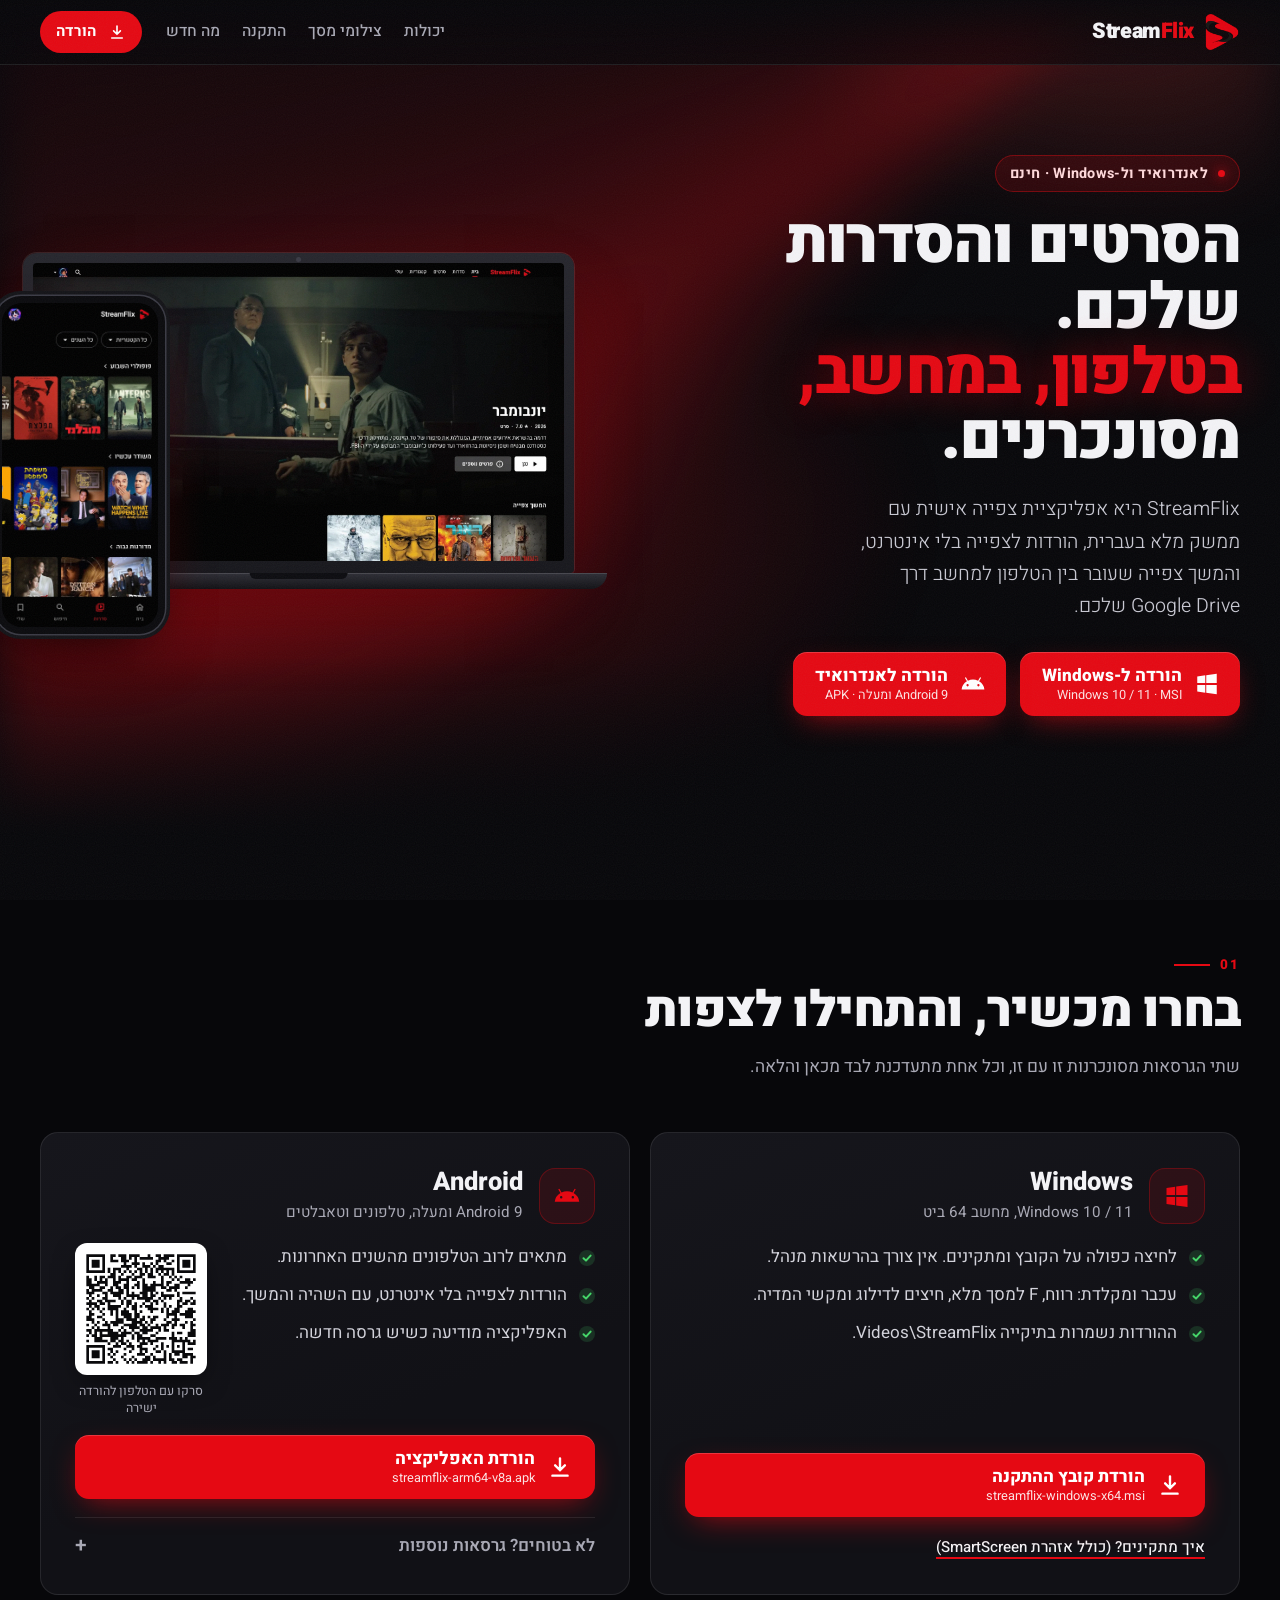
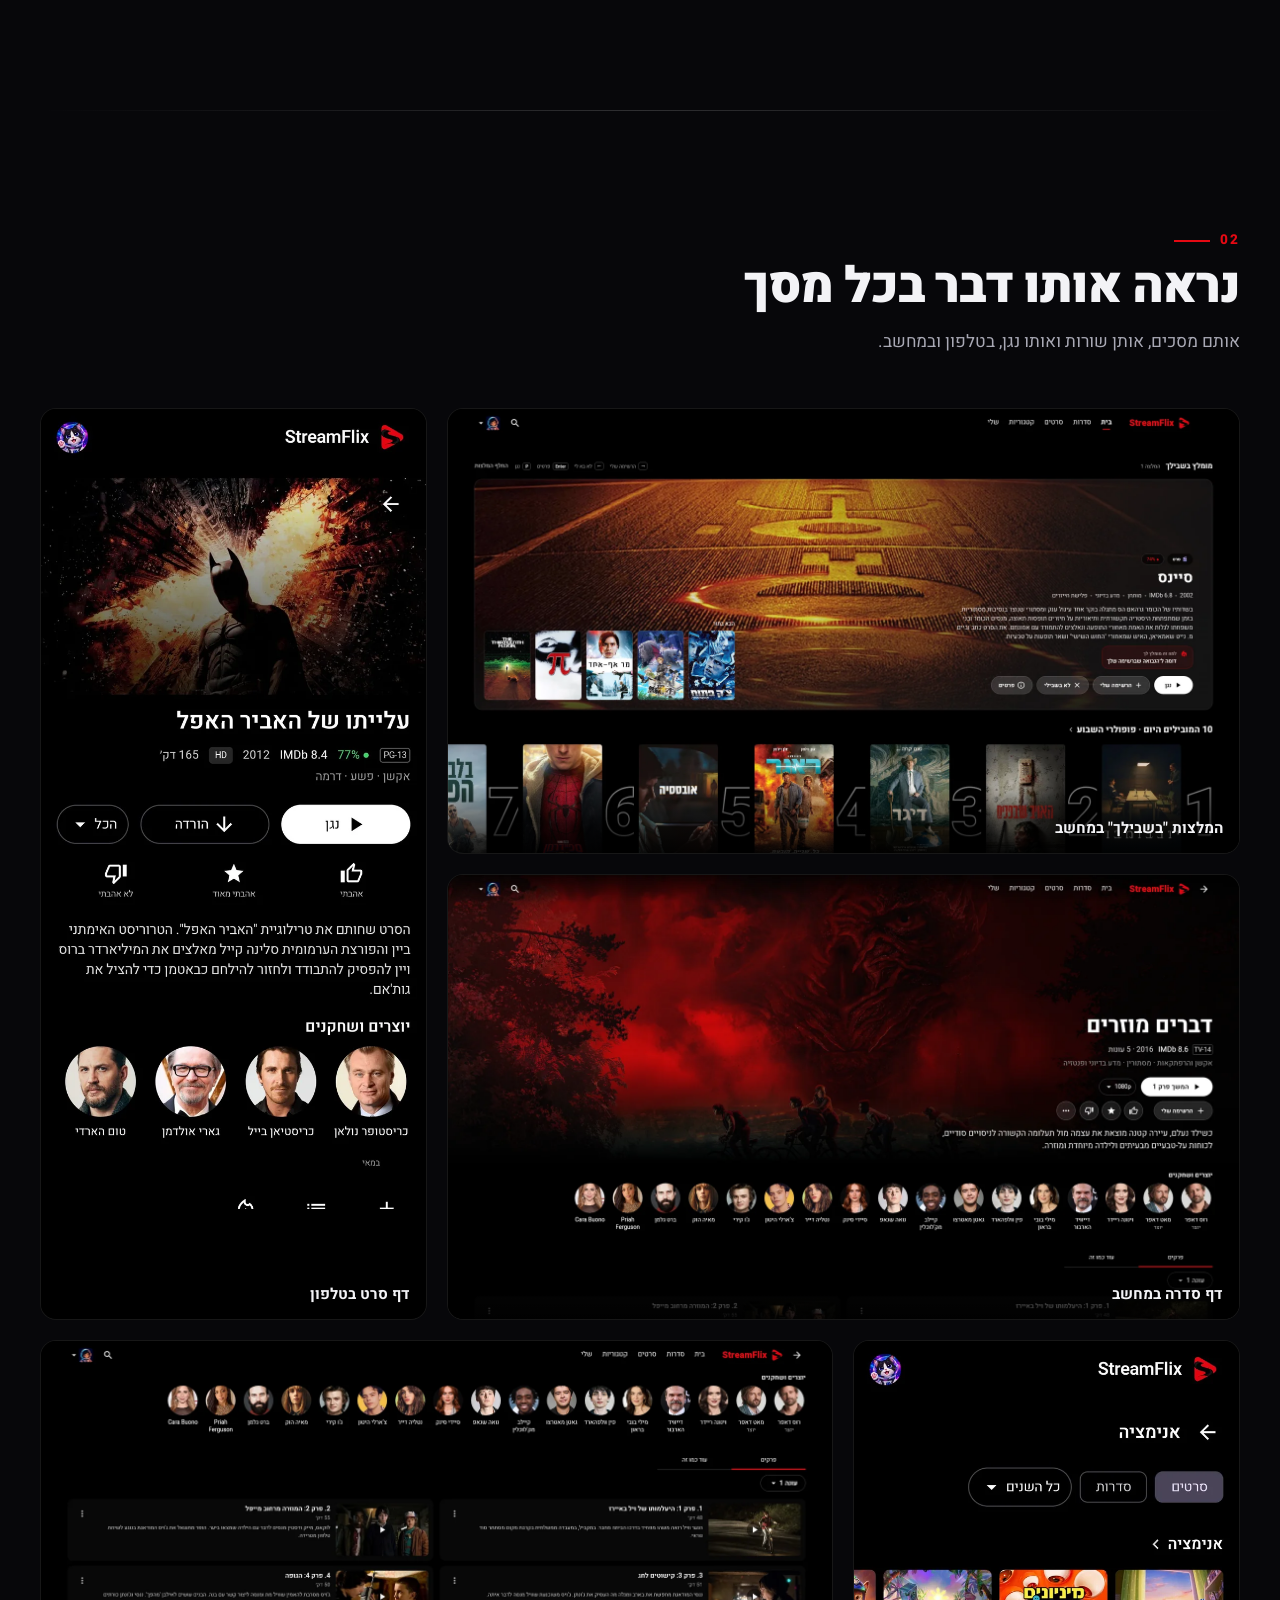
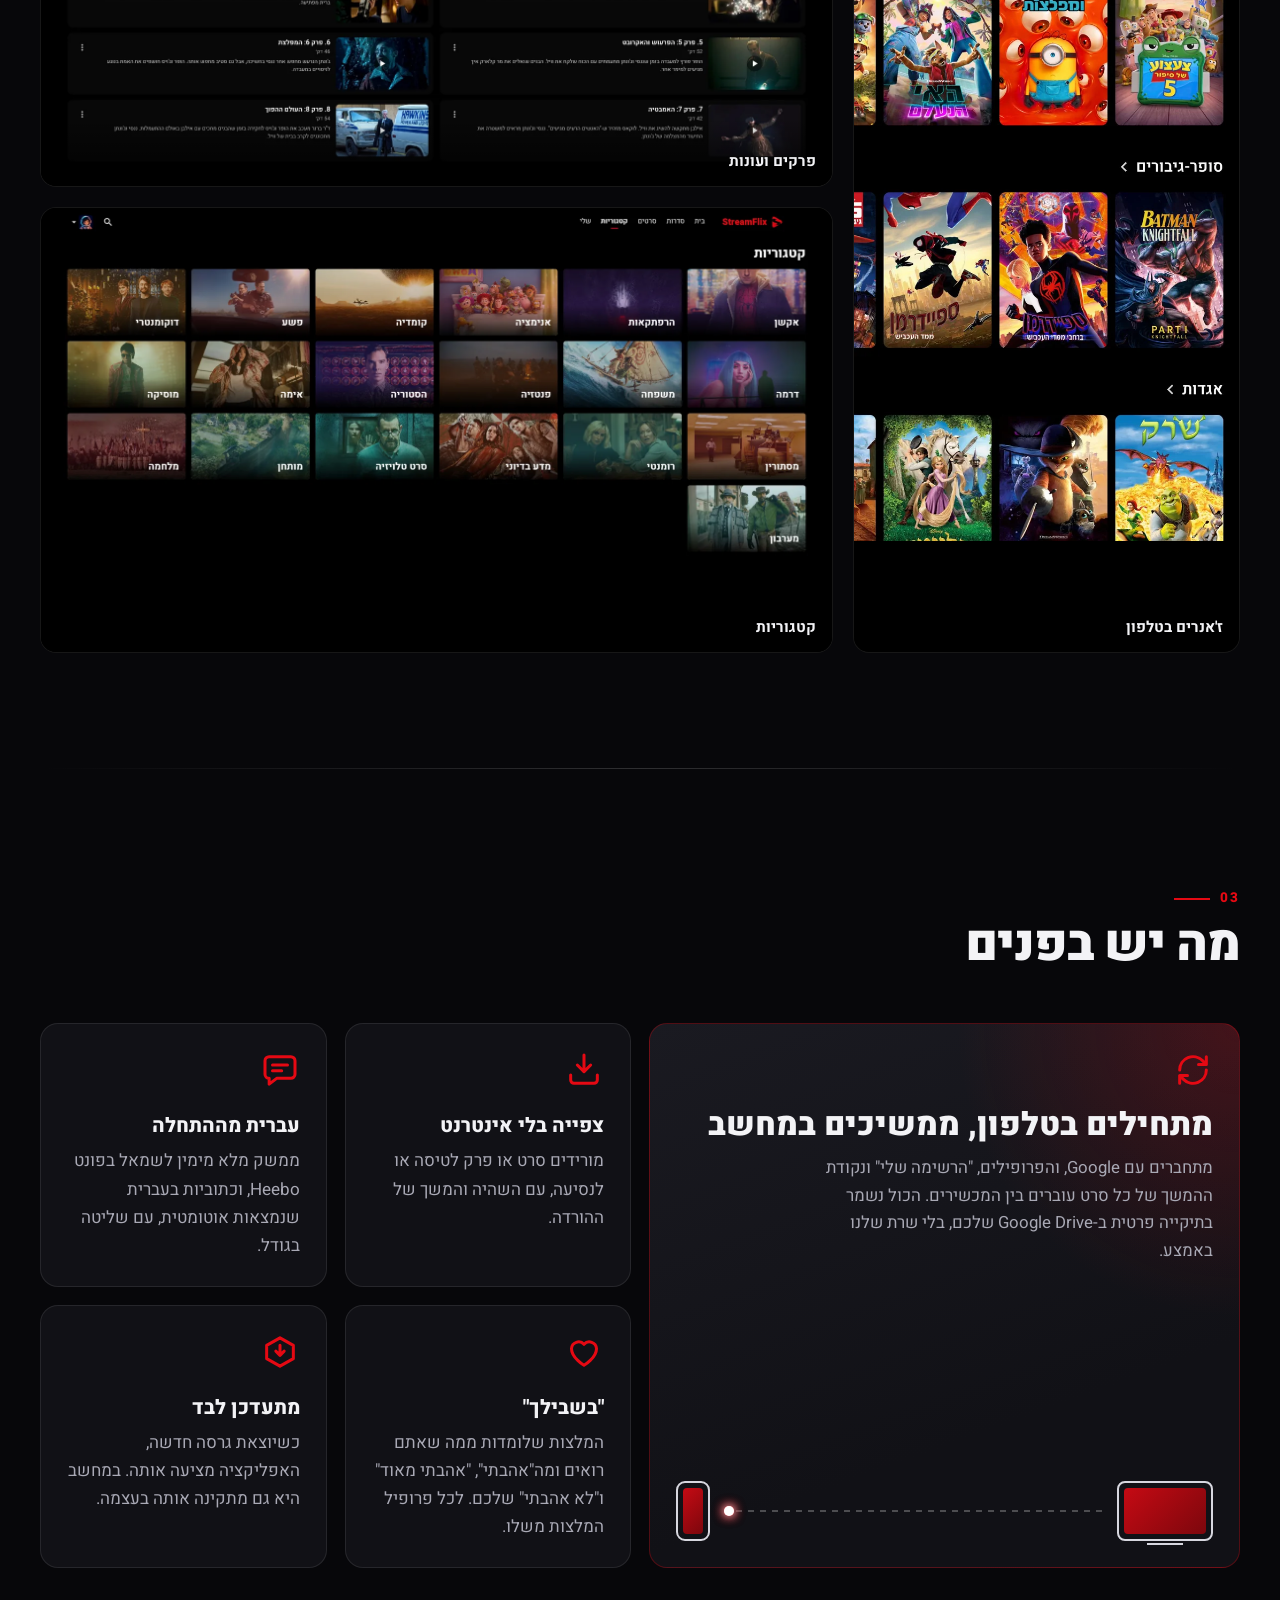
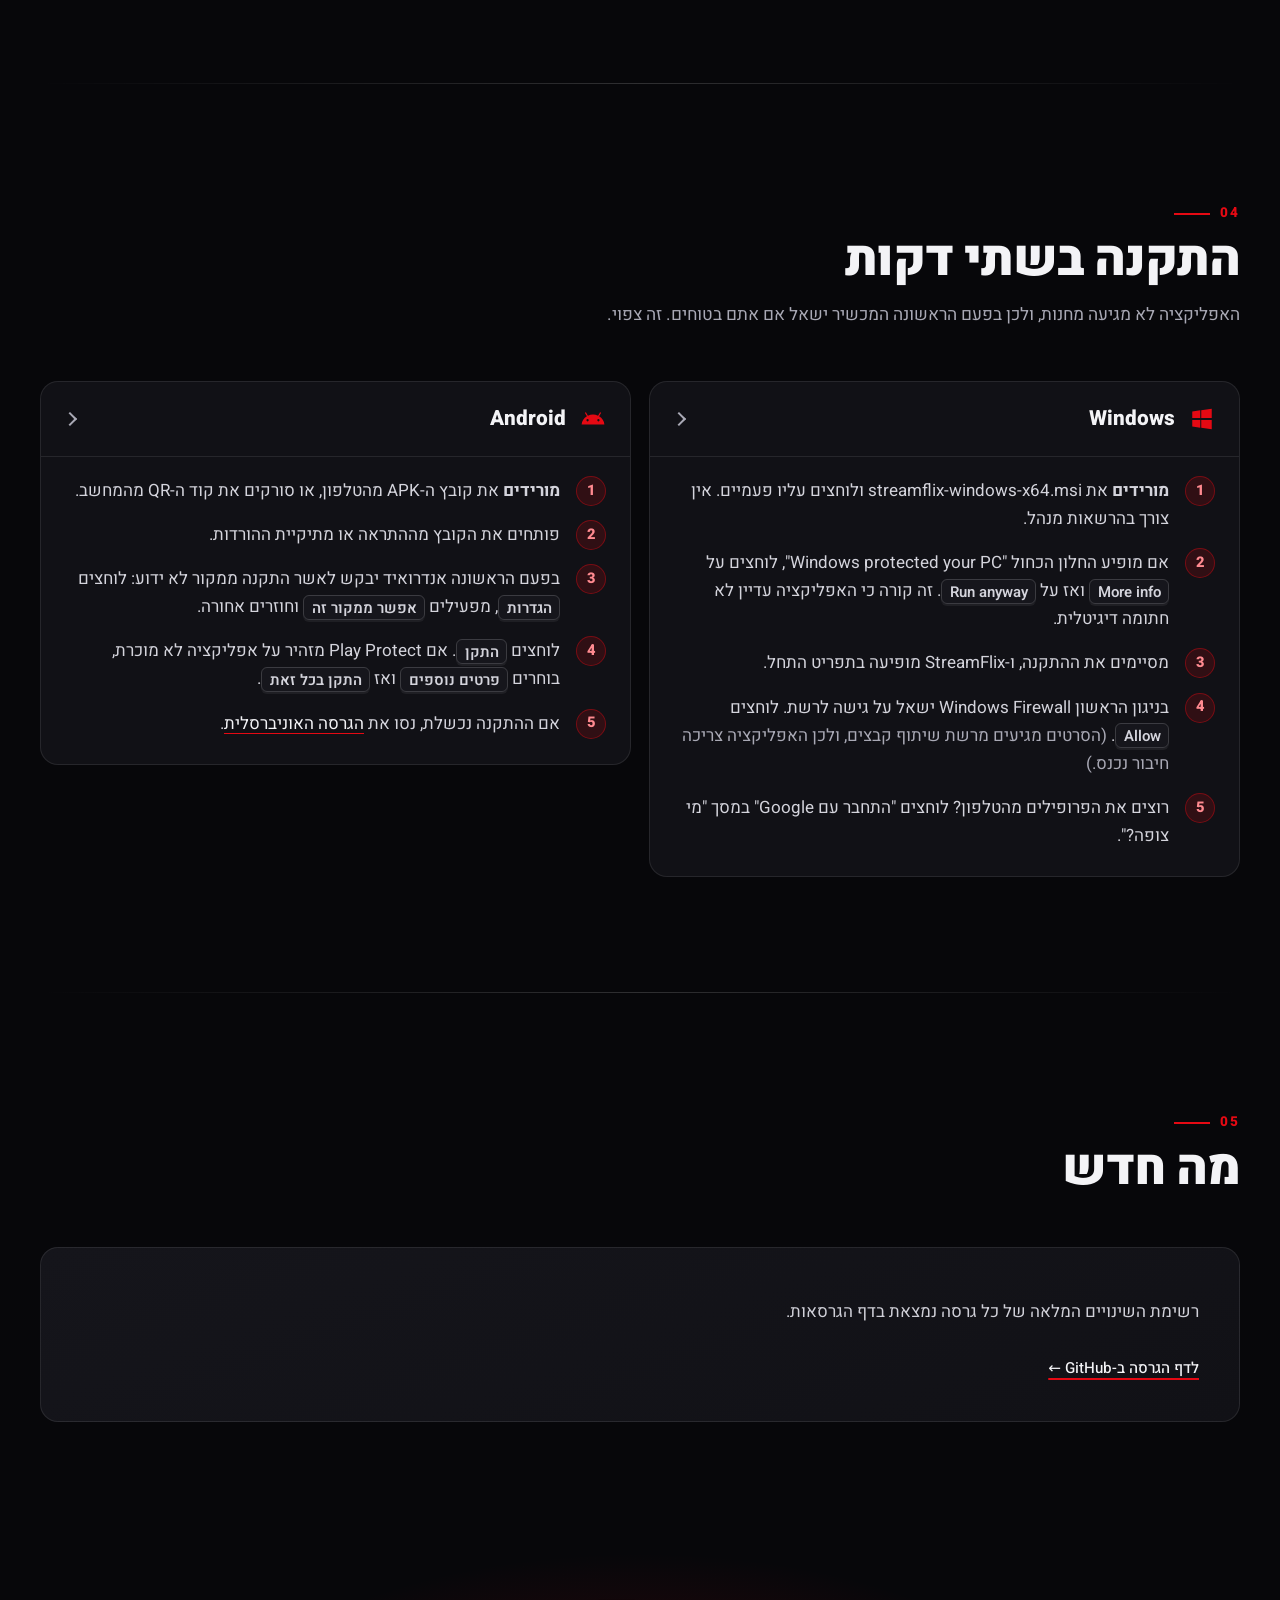
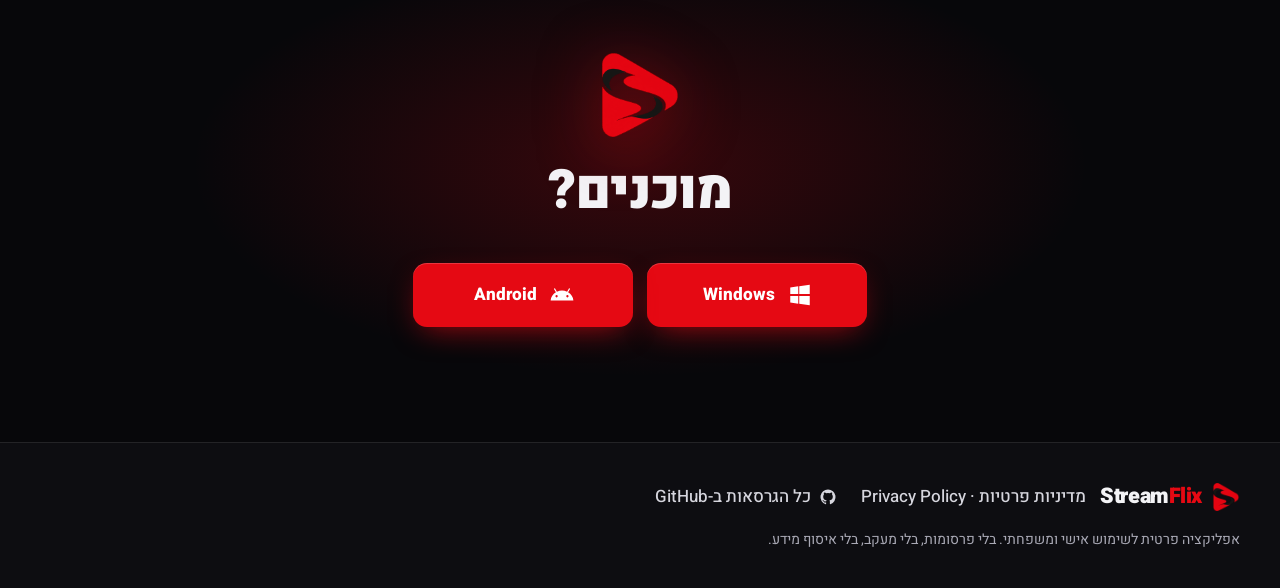
==== commit a0ba4373: "Use redesigned desktop screenshots; 6-column bento gallery - Hero laptop mockup: new desktop home he" ====
--- a/index.html
+++ b/index.html
@@ -107,7 +107,7 @@
       <div class="hero-devices reveal" aria-hidden="false">
         <figure class="laptop">
           <div class="laptop-screen">
-            <img data-shot="heroDesktop" src="assets/shots/desktop-home.webp" width="1600" height="966"
+            <img data-shot="heroDesktop" src="assets/shots/desktop-home.webp" width="1600" height="900"
                  alt="מסך הבית של StreamFlix במחשב" fetchpriority="high" decoding="async">
           </div>
           <div class="laptop-base" aria-hidden="true"></div>
--- a/assets/site.css
+++ b/assets/site.css
@@ -260,7 +260,8 @@
   background: rgba(69,212,104,.16) url("data:image/svg+xml,%3Csvg xmlns='http://www.w3.org/2000/svg' viewBox='0 0 16 16'%3E%3Cpath d='M4.5 8.2 7 10.6l4.6-5' fill='none' stroke='%2345d468' stroke-width='2' stroke-linecap='round' stroke-linejoin='round'/%3E%3C/svg%3E") center/100% no-repeat;
 }
 .dl-card .btn-dl { margin-top: auto; justify-content: flex-start; }
-.dl-card .btn-sub bdi { direction: ltr; unicode-bidi: isolate; }
+.dl-card .btn-sub bdi { direction: ltr; unicode-bidi: isolate; white-space: nowrap; }
+.btn-sub { display: flex; flex-wrap: wrap; column-gap: 0; }
 .qr { margin: 0; flex: none; text-align: center; }
 .qr img { width: 132px; height: 132px; border-radius: 12px; background: #fff; padding: 6px; box-shadow: 0 10px 30px -10px rgba(0,0,0,.8); }
 .qr figcaption { font-size: .78rem; color: var(--muted); margin-top: 8px; max-width: 132px; line-height: 1.35; }
@@ -294,8 +295,8 @@
   background: #000; border: 1px solid var(--line);
   transition: transform .4s var(--ease), border-color .3s, box-shadow .4s;
 }
-.shot.desktop { width: min(86vw, 640px); aspect-ratio: 1600 / 966; }
-.shot.phone { width: min(44vw, 260px); aspect-ratio: 720 / 1497; }
+.shot.desktop { width: min(86vw, 640px); aspect-ratio: 16 / 9; }
+.shot.phone { width: min(38vw, 230px); aspect-ratio: 720 / 1497; }
 .shot button { all: unset; display: block; width: 100%; height: 100%; cursor: zoom-in; }
 .shot button:focus-visible { outline: 3px solid #fff; outline-offset: -3px; }
 .shot img { width: 100%; height: 100%; object-fit: cover; object-position: top; }
@@ -308,11 +309,13 @@
 @media (min-width: 900px) {
   .gallery {
     display: grid; overflow: visible; margin: 0; padding: 0;
-    grid-template-columns: 1fr .58fr .58fr; grid-auto-flow: dense; gap: 20px;
+    /* 6-col bento: a 16:9 shot spans 4 cols; a phone spans 2 cols x 2 rows (about two 16:9 rows tall). */
+    grid-template-columns: repeat(6, 1fr); gap: 20px; align-items: stretch;
   }
   .shot.desktop, .shot.phone { width: auto; }
-  .shot.desktop { grid-column: 1; }
-  .shot.phone { grid-row: span 2; aspect-ratio: auto; }
+  .shot.desktop { grid-column: span 4; }
+  .shot.phone { grid-column: span 2; grid-row: span 2; aspect-ratio: auto; }
+  .shot.phone img { object-fit: contain; object-position: top; }
   .shot:hover { transform: translateY(-4px); }
   .scroll-hint { display: none; }
 }
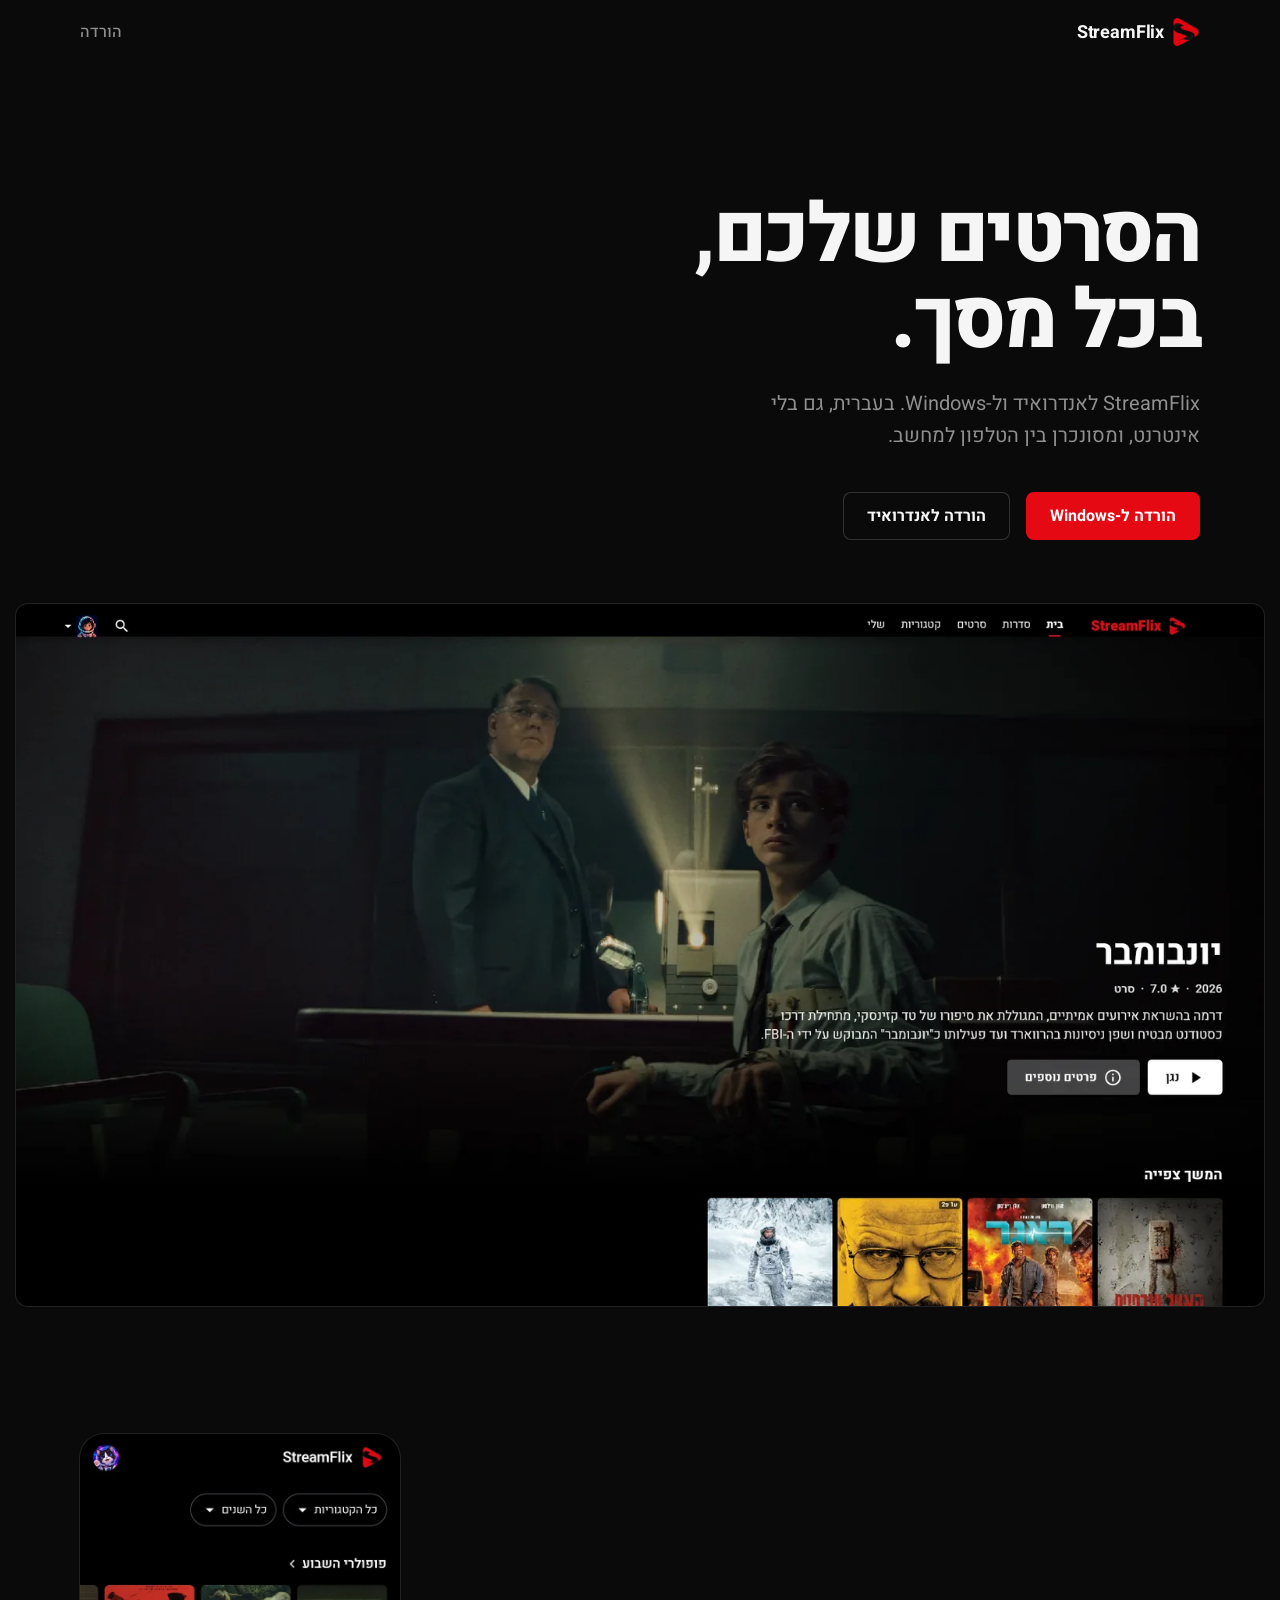
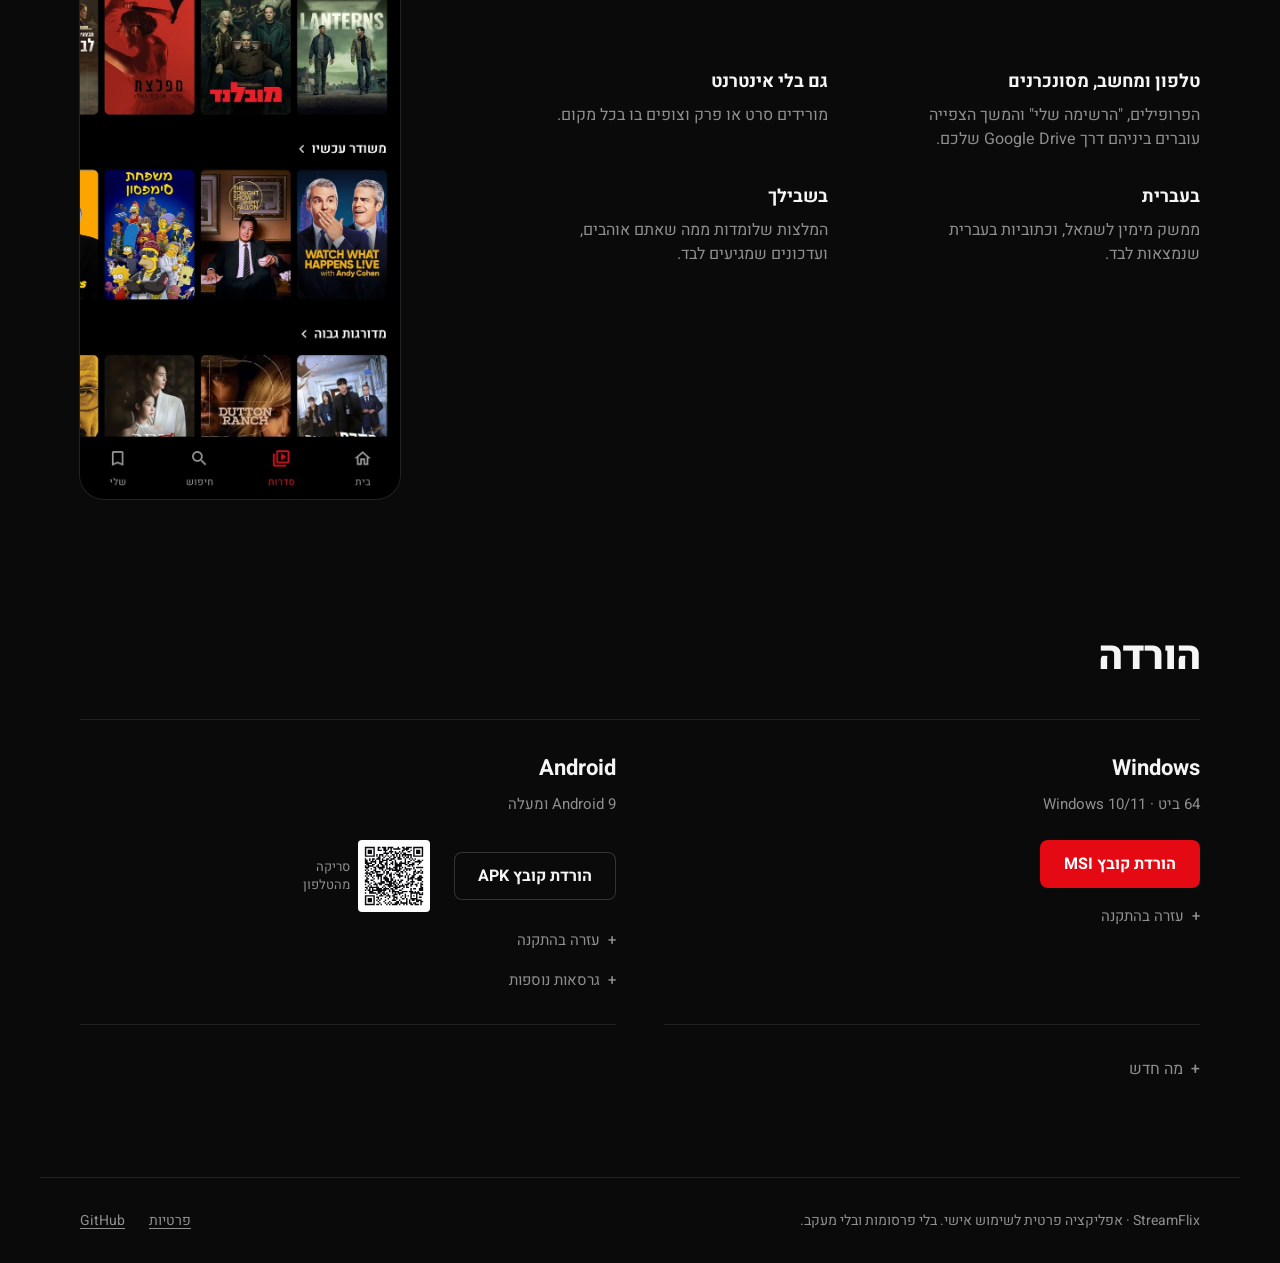
==== commit 7dce0c00: "Landing v2: quieter, typography-first redesign - Two-line headline, one supporting line, platform-aw" ====
--- a/index.html
+++ b/index.html
@@ -3,9 +3,9 @@
 <head>
 <meta charset="utf-8">
 <meta name="viewport" content="width=device-width, initial-scale=1, viewport-fit=cover">
-<title>StreamFlix · הורדה לאנדרואיד ול-Windows</title>
-<meta name="description" content="StreamFlix: אפליקציית צפייה אישית לאנדרואיד ול-Windows. ממשק מלא בעברית, הורדות לצפייה בלי אינטרנט, וסנכרון בין הטלפון למחשב דרך Google Drive שלכם.">
-<meta name="theme-color" content="#07070a">
+<title>StreamFlix · לאנדרואיד ול-Windows</title>
+<meta name="description" content="StreamFlix לאנדרואיד ול-Windows: ממשק בעברית, צפייה בלי אינטרנט, וסנכרון בין הטלפון למחשב.">
+<meta name="theme-color" content="#0a0a0a">
 <meta name="color-scheme" content="dark">
 <link rel="canonical" href="https://haim098.github.io/streamflix-site/">
 <link rel="icon" type="image/png" href="assets/favicon.png">
@@ -15,325 +15,134 @@
 <meta property="og:locale" content="he_IL">
 <meta property="og:site_name" content="StreamFlix">
 <meta property="og:title" content="StreamFlix · לטלפון ולמחשב">
-<meta property="og:description" content="הסרטים והסדרות שלכם, בטלפון ובמחשב, מסונכרנים. הורדה חינם לאנדרואיד ול-Windows.">
+<meta property="og:description" content="ממשק בעברית, צפייה בלי אינטרנט, וסנכרון בין הטלפון למחשב. לאנדרואיד ול-Windows.">
 <meta property="og:url" content="https://haim098.github.io/streamflix-site/">
 <meta property="og:image" content="https://haim098.github.io/streamflix-site/assets/og.jpg">
 <meta property="og:image:width" content="1200">
 <meta property="og:image:height" content="630">
-<meta property="og:image:alt" content="הלוגו של StreamFlix ליד צילומי מסך מהמחשב ומהטלפון">
+<meta property="og:image:alt" content="StreamFlix במחשב ובטלפון">
 <meta name="twitter:card" content="summary_large_image">
-<meta name="twitter:title" content="StreamFlix · לטלפון ולמחשב">
-<meta name="twitter:description" content="הסרטים והסדרות שלכם, בטלפון ובמחשב, מסונכרנים.">
 <meta name="twitter:image" content="https://haim098.github.io/streamflix-site/assets/og.jpg">
 
 <link rel="preconnect" href="https://fonts.googleapis.com">
 <link rel="preconnect" href="https://fonts.gstatic.com" crossorigin>
-<link rel="stylesheet" href="https://fonts.googleapis.com/css2?family=Heebo:wght@300;400;500;700;800;900&display=swap">
+<link rel="stylesheet" href="https://fonts.googleapis.com/css2?family=Heebo:wght@400;500;700;800&display=swap">
 <link rel="preconnect" href="https://api.github.com" crossorigin>
 <link rel="stylesheet" href="assets/site.css">
 <script>
-  // Platform flag before first paint so the right download button is primary immediately.
   (function () {
     var ua = navigator.userAgent || "", p = "other";
     if (/Android/i.test(ua)) p = "android";
     else if (/iPhone|iPad|iPod/i.test(ua) || (/Macintosh/.test(ua) && navigator.maxTouchPoints > 1)) p = "ios";
     else if (/Windows/i.test(ua)) p = "windows";
     document.documentElement.setAttribute("data-platform", p);
-    document.documentElement.classList.add("js");
   })();
 </script>
 </head>
 <body>
-<a class="skip" href="#download">דלגו להורדה</a>
 
-<svg width="0" height="0" style="position:absolute" aria-hidden="true" focusable="false">
-  <symbol id="i-win" viewBox="0 0 24 24"><path fill="currentColor" d="M3 5.1 10.4 4v7.1H3V5.1Zm8.3-1.2L21 2.5v8.6h-9.7V3.9ZM3 12.9h7.4V20L3 18.9v-6Zm8.3 0H21v8.6l-9.7-1.4v-7.2Z"/></symbol>
-  <symbol id="i-android" viewBox="0 0 24 24"><path fill="currentColor" d="M17.6 9.5 19.3 6.6a.5.5 0 0 0-.9-.5l-1.7 3a10.6 10.6 0 0 0-9.4 0l-1.7-3a.5.5 0 1 0-.9.5l1.7 2.9A9.9 9.9 0 0 0 1.5 17h21a9.9 9.9 0 0 0-4.9-7.5ZM7 14.2a1 1 0 1 1 0-2.1 1 1 0 0 1 0 2.1Zm10 0a1 1 0 1 1 0-2.1 1 1 0 0 1 0 2.1Z"/></symbol>
-  <symbol id="i-down" viewBox="0 0 24 24"><path fill="none" stroke="currentColor" stroke-width="2.2" stroke-linecap="round" stroke-linejoin="round" d="M12 4v11m0 0-4.5-4.5M12 15l4.5-4.5M5 20h14"/></symbol>
-  <symbol id="i-sync" viewBox="0 0 24 24"><path fill="none" stroke="currentColor" stroke-width="1.8" stroke-linecap="round" stroke-linejoin="round" d="M4 12a8 8 0 0 1 13.7-5.6L20 8.7M20 4v4.7h-4.7M20 12a8 8 0 0 1-13.7 5.6L4 15.3M4 20v-4.7h4.7"/></symbol>
-  <symbol id="i-offline" viewBox="0 0 24 24"><path fill="none" stroke="currentColor" stroke-width="1.8" stroke-linecap="round" stroke-linejoin="round" d="M12 3v10m0 0-4-4m4 4 4-4M4 15v3a2 2 0 0 0 2 2h12a2 2 0 0 0 2-2v-3"/></symbol>
-  <symbol id="i-he" viewBox="0 0 24 24"><path fill="none" stroke="currentColor" stroke-width="1.8" stroke-linecap="round" stroke-linejoin="round" d="M3 6.5A2.5 2.5 0 0 1 5.5 4h13A2.5 2.5 0 0 1 21 6.5v8a2.5 2.5 0 0 1-2.5 2.5H10l-4.5 3.5V17A2.5 2.5 0 0 1 3 14.5v-8ZM7.5 9h9M7.5 12.5h5.5"/></symbol>
-  <symbol id="i-heart" viewBox="0 0 24 24"><path fill="none" stroke="currentColor" stroke-width="1.8" stroke-linejoin="round" d="M12 20s-7.5-4.6-7.5-10A4.3 4.3 0 0 1 12 7.4 4.3 4.3 0 0 1 19.5 10c0 5.4-7.5 10-7.5 10Z"/></symbol>
-  <symbol id="i-update" viewBox="0 0 24 24"><path fill="none" stroke="currentColor" stroke-width="1.8" stroke-linecap="round" stroke-linejoin="round" d="M12 3.5 20 8v8l-8 4.5L4 16V8l8-4.5ZM12 8v6m0 0-2.5-2.5M12 14l2.5-2.5"/></symbol>
-  <symbol id="i-gh" viewBox="0 0 24 24"><path fill="currentColor" d="M12 2a10 10 0 0 0-3.2 19.5c.5.1.7-.2.7-.5v-1.7c-2.8.6-3.4-1.3-3.4-1.3-.4-1.2-1.1-1.5-1.1-1.5-.9-.6.1-.6.1-.6 1 .1 1.5 1 1.5 1 .9 1.6 2.4 1.1 3 .9.1-.7.4-1.1.6-1.4-2.2-.3-4.6-1.1-4.6-5a3.9 3.9 0 0 1 1-2.7c-.1-.3-.4-1.3.1-2.7 0 0 .8-.3 2.8 1a9.6 9.6 0 0 1 5 0c1.9-1.3 2.8-1 2.8-1 .5 1.4.2 2.4.1 2.7a3.9 3.9 0 0 1 1 2.7c0 3.9-2.3 4.7-4.6 5 .4.3.7.9.7 1.9V21c0 .3.2.6.7.5A10 10 0 0 0 12 2Z"/></symbol>
-</svg>
-
-<header class="topbar">
-  <div class="wrap topbar-in">
-    <a class="brand" href="#top" aria-label="StreamFlix, לראש העמוד">
-      <img src="assets/logo.png" alt="" width="36" height="36">
-      <span class="wordmark">Stream<b>Flix</b></span>
+<header class="bar">
+  <div class="wrap bar-in">
+    <a class="brand" href="./" aria-label="StreamFlix">
+      <img src="assets/logo.png" alt="" width="28" height="28">
+      <span>StreamFlix</span>
     </a>
-    <nav class="nav" aria-label="ניווט בעמוד">
-      <a href="#features">יכולות</a>
-      <a href="#screens">צילומי מסך</a>
-      <a href="#install">התקנה</a>
-      <a href="#news">מה חדש</a>
-    </nav>
-    <a class="btn btn-sm btn-red" href="#download"><svg aria-hidden="true"><use href="#i-down"/></svg>הורדה</a>
+    <a class="bar-link" href="#download">הורדה</a>
   </div>
 </header>
 
-<main id="top">
-  <!-- ================= HERO ================= -->
-  <section class="hero" aria-labelledby="hero-title">
-    <div class="beam" aria-hidden="true"></div>
-    <div class="wrap hero-grid">
-      <div class="hero-copy">
-        <p class="eyebrow reveal">לאנדרואיד ול-Windows · חינם</p>
-        <h1 id="hero-title" class="reveal">הסרטים והסדרות שלכם.<br><span class="red">בטלפון, במחשב,</span><br>מסונכרנים.</h1>
-        <p class="lede reveal">StreamFlix היא אפליקציית צפייה אישית עם ממשק מלא בעברית, הורדות לצפייה בלי אינטרנט, והמשך צפייה שעובר בין הטלפון למחשב דרך Google Drive שלכם.</p>
+<main>
+  <section class="hero wrap" aria-labelledby="title">
+    <h1 id="title">הסרטים שלכם,<br>בכל מסך.</h1>
+    <p class="sub">StreamFlix לאנדרואיד ול-Windows. בעברית, גם בלי אינטרנט, ומסונכרן בין הטלפון למחשב.</p>
 
-        <div class="cta reveal" id="hero-cta">
-          <a class="btn btn-dl" data-dl="msi" data-plat="windows"
-             href="https://github.com/Haim098/streamflix-releases/releases/latest/download/streamflix-windows-x64.msi">
-            <svg class="ic" aria-hidden="true"><use href="#i-win"/></svg>
-            <span class="btn-txt"><span class="btn-main">הורדה ל-Windows</span><span class="btn-sub">Windows 10 / 11 · MSI<span class="live" data-size="streamflix-windows-x64.msi"></span></span></span>
-          </a>
-          <a class="btn btn-dl" data-dl="arm64" data-plat="android"
-             href="https://github.com/Haim098/streamflix-releases/releases/latest/download/streamflix-arm64-v8a.apk">
-            <svg class="ic" aria-hidden="true"><use href="#i-android"/></svg>
-            <span class="btn-txt"><span class="btn-main">הורדה לאנדרואיד</span><span class="btn-sub">Android 9 ומעלה · APK<span class="live" data-size="streamflix-arm64-v8a.apk"></span></span></span>
-          </a>
-        </div>
-        <p class="cta-note reveal">
-          <span class="only-android">לא בטוחים איזה קובץ? טלפון ישן יותר?
-            <a href="https://github.com/Haim098/streamflix-releases/releases/latest/download/streamflix-universal.apk">גרסה אוניברסלית שמתאימה לכל טלפון</a><span class="live" data-size="streamflix-universal.apk"></span>.</span>
-          <span class="only-ios">אין עדיין גרסה לאייפון או לאייפד. אפשר להוריד כאן לאנדרואיד או למחשב Windows.</span>
-          <span class="version-line live" data-version-line hidden></span>
-        </p>
+    <div class="actions">
+      <a class="btn" data-plat="windows" href="https://github.com/Haim098/streamflix-releases/releases/latest/download/streamflix-windows-x64.msi">הורדה ל-Windows</a>
+      <a class="btn" data-plat="android" href="https://github.com/Haim098/streamflix-releases/releases/latest/download/streamflix-arm64-v8a.apk">הורדה לאנדרואיד</a>
+    </div>
+    <p class="meta">
+      <span class="live" data-version hidden></span>
+      <span class="only-android"><a href="https://github.com/Haim098/streamflix-releases/releases/latest/download/streamflix-universal.apk">טלפון ישן? גרסה אוניברסלית</a></span>
+      <span class="only-ios">אין עדיין גרסה לאייפון.</span>
+    </p>
+  </section>
+
+  <figure class="shot-desktop">
+    <img data-shot="desktop"
+         src="assets/shots/desktop-home-1920.webp"
+         srcset="assets/shots/desktop-home-960.webp 960w, assets/shots/desktop-home.webp 1600w, assets/shots/desktop-home-1920.webp 1920w"
+         sizes="(min-width: 1536px) 1440px, calc(100vw - 32px)"
+         width="1920" height="1080" fetchpriority="high" decoding="async"
+         alt="StreamFlix במחשב: מסך הבית עם באנר גדול של סרט ושורת המשך צפייה">
+  </figure>
+
+  <section class="about wrap" aria-label="יכולות">
+    <dl class="points">
+      <div><dt>טלפון ומחשב, מסונכרנים</dt><dd>הפרופילים, "הרשימה שלי" והמשך הצפייה עוברים ביניהם דרך Google Drive שלכם.</dd></div>
+      <div><dt>גם בלי אינטרנט</dt><dd>מורידים סרט או פרק וצופים בו בכל מקום.</dd></div>
+      <div><dt>בעברית</dt><dd>ממשק מימין לשמאל, וכתוביות בעברית שנמצאות לבד.</dd></div>
+      <div><dt>בשבילך</dt><dd>המלצות שלומדות ממה שאתם אוהבים, ועדכונים שמגיעים לבד.</dd></div>
+    </dl>
+    <figure class="shot-phone">
+      <img data-shot="phone" src="assets/shots/phone-series.webp" width="720" height="1497" loading="lazy" decoding="async"
+           alt="StreamFlix בטלפון: לשונית הסדרות עם שורות של פוסטרים">
+    </figure>
+  </section>
+
+  <section class="download wrap" id="download" aria-labelledby="dl-title">
+    <h2 id="dl-title">הורדה</h2>
+    <div class="dl-cols">
+      <div class="dl" data-card="windows">
+        <h3>Windows</h3>
+        <p class="spec">64 ביט · <bdi dir="ltr">Windows 10/11</bdi><span class="live" data-size="streamflix-windows-x64.msi"></span></p>
+        <a class="btn" data-plat="windows" href="https://github.com/Haim098/streamflix-releases/releases/latest/download/streamflix-windows-x64.msi">הורדת קובץ MSI</a>
+        <details>
+          <summary>עזרה בהתקנה</summary>
+          <p>לחיצה כפולה על הקובץ, בלי הרשאות מנהל. אם מופיע "Windows protected your PC": <b dir="ltr">More info</b> ואז <b dir="ltr">Run anyway</b>. בניגון הראשון חומת האש תשאל על גישה לרשת (הסרטים מגיעים מרשת שיתוף קבצים): <b dir="ltr">Allow</b>.</p>
+        </details>
       </div>
 
-      <div class="hero-devices reveal" aria-hidden="false">
-        <figure class="laptop">
-          <div class="laptop-screen">
-            <img data-shot="heroDesktop" src="assets/shots/desktop-home.webp" width="1600" height="900"
-                 alt="מסך הבית של StreamFlix במחשב" fetchpriority="high" decoding="async">
-          </div>
-          <div class="laptop-base" aria-hidden="true"></div>
-        </figure>
-        <figure class="phone">
-          <div class="phone-screen">
-            <img data-shot="heroPhone" src="assets/shots/phone-series.webp" width="720" height="1497"
-                 alt="לשונית הסדרות של StreamFlix בטלפון" decoding="async">
-          </div>
-        </figure>
-      </div>
-    </div>
-  </section>
-
-  <!-- ================= DOWNLOAD ================= -->
-  <section class="sec" id="download" aria-labelledby="dl-title">
-    <div class="wrap">
-      <header class="sec-head reveal">
-        <span class="sec-num">01</span>
-        <h2 id="dl-title">בחרו מכשיר, והתחילו לצפות</h2>
-        <p>שתי הגרסאות מסונכרנות זו עם זו, וכל אחת מתעדכנת לבד מכאן והלאה.</p>
-      </header>
-
-      <div class="dl-grid">
-        <article class="dl-card reveal" data-card="windows">
-          <div class="dl-top">
-            <span class="dl-icon"><svg aria-hidden="true"><use href="#i-win"/></svg></span>
-            <div>
-              <h3>Windows</h3>
-              <p class="muted">Windows 10 / 11, מחשב 64 ביט</p>
-            </div>
-            <span class="badge only-windows">המחשב הזה</span>
-          </div>
-          <ul class="ticks">
-            <li>לחיצה כפולה על הקובץ ומתקינים. אין צורך בהרשאות מנהל.</li>
-            <li>עכבר ומקלדת: רווח, F למסך מלא, חיצים לדילוג ומקשי המדיה.</li>
-            <li>ההורדות נשמרות בתיקייה <bdi>Videos\StreamFlix</bdi>.</li>
+      <div class="dl" data-card="android">
+        <h3>Android</h3>
+        <p class="spec"><bdi dir="ltr">Android 9</bdi> ומעלה<span class="live" data-size="streamflix-arm64-v8a.apk"></span></p>
+        <div class="dl-row">
+          <a class="btn" data-plat="android" href="https://github.com/Haim098/streamflix-releases/releases/latest/download/streamflix-arm64-v8a.apk">הורדת קובץ APK</a>
+          <figure class="qr">
+            <img src="assets/qr-android.svg" width="72" height="72" alt="קוד QR להורדת האפליקציה לאנדרואיד">
+            <figcaption>סריקה מהטלפון</figcaption>
+          </figure>
+        </div>
+        <details>
+          <summary>עזרה בהתקנה</summary>
+          <p>כשהטלפון מבקש, מאשרים התקנה ממקור לא ידוע (<b>הגדרות</b> ← <b>אפשר ממקור זה</b>) ולוחצים <b>התקן</b>.</p>
+        </details>
+        <details>
+          <summary>גרסאות נוספות</summary>
+          <ul class="variants">
+            <li><a href="https://github.com/Haim098/streamflix-releases/releases/latest/download/streamflix-universal.apk">אוניברסלית, לכל טלפון</a><span class="live" data-size="streamflix-universal.apk"></span></li>
+            <li><a href="https://github.com/Haim098/streamflix-releases/releases/latest/download/streamflix-armeabi-v7a.apk">טלפונים ישנים (32 ביט)</a><span class="live" data-size="streamflix-armeabi-v7a.apk"></span></li>
+            <li><a href="https://github.com/Haim098/streamflix-releases/releases/latest/download/streamflix-x86_64.apk">x86_64</a><span class="live" data-size="streamflix-x86_64.apk"></span></li>
           </ul>
-          <a class="btn btn-dl btn-block" data-dl="msi"
-             href="https://github.com/Haim098/streamflix-releases/releases/latest/download/streamflix-windows-x64.msi">
-            <svg class="ic" aria-hidden="true"><use href="#i-down"/></svg>
-            <span class="btn-txt"><span class="btn-main">הורדת קובץ ההתקנה</span><span class="btn-sub"><bdi>streamflix-windows-x64.msi</bdi><span class="live" data-size="streamflix-windows-x64.msi"></span></span></span>
-          </a>
-          <a class="text-link" href="#install-win">איך מתקינים? (כולל אזהרת SmartScreen)</a>
-        </article>
-
-        <article class="dl-card reveal" data-card="android">
-          <div class="dl-top">
-            <span class="dl-icon"><svg aria-hidden="true"><use href="#i-android"/></svg></span>
-            <div>
-              <h3>Android</h3>
-              <p class="muted">Android 9 ומעלה, טלפונים וטאבלטים</p>
-            </div>
-            <span class="badge only-android">הטלפון הזה</span>
-          </div>
-          <div class="dl-body">
-            <ul class="ticks">
-              <li>מתאים לרוב הטלפונים מהשנים האחרונות.</li>
-              <li>הורדות לצפייה בלי אינטרנט, עם השהיה והמשך.</li>
-              <li>האפליקציה מודיעה כשיש גרסה חדשה.</li>
-            </ul>
-            <figure class="qr only-desktop">
-              <img src="assets/qr-android.svg" width="132" height="132" alt="קוד QR להורדת StreamFlix לאנדרואיד">
-              <figcaption>סרקו עם הטלפון להורדה ישירה</figcaption>
-            </figure>
-          </div>
-          <a class="btn btn-dl btn-block" data-dl="arm64"
-             href="https://github.com/Haim098/streamflix-releases/releases/latest/download/streamflix-arm64-v8a.apk">
-            <svg class="ic" aria-hidden="true"><use href="#i-down"/></svg>
-            <span class="btn-txt"><span class="btn-main">הורדת האפליקציה</span><span class="btn-sub"><bdi>streamflix-arm64-v8a.apk</bdi><span class="live" data-size="streamflix-arm64-v8a.apk"></span></span></span>
-          </a>
-          <details class="more">
-            <summary>לא בטוחים? גרסאות נוספות</summary>
-            <p class="muted small">הקובץ <b>האוניברסלי</b> עובד בכל טלפון, רק גדול יותר. בחרו בו אם הקובץ הרגיל לא מותקן או אם הטלפון ישן.</p>
-            <ul class="variants">
-              <li><a href="https://github.com/Haim098/streamflix-releases/releases/latest/download/streamflix-universal.apk"><b>אוניברסלי</b>, לכל טלפון<span class="live" data-size="streamflix-universal.apk"></span></a></li>
-              <li><a href="https://github.com/Haim098/streamflix-releases/releases/latest/download/streamflix-armeabi-v7a.apk">טלפונים ישנים (32 ביט)<span class="live" data-size="streamflix-armeabi-v7a.apk"></span></a></li>
-              <li><a href="https://github.com/Haim098/streamflix-releases/releases/latest/download/streamflix-x86_64.apk">אמולטור / מחשב (x86_64)<span class="live" data-size="streamflix-x86_64.apk"></span></a></li>
-            </ul>
-            <div class="hashes live" data-hashes hidden>
-              <p class="muted small">טביעות SHA-256 לבדיקת הקבצים:</p>
-              <dl dir="ltr"></dl>
-            </div>
-          </details>
-        </article>
-      </div>
-    </div>
-  </section>
-
-  <!-- ================= SCREENSHOTS ================= -->
-  <section class="sec" id="screens" aria-labelledby="scr-title">
-    <div class="wrap">
-      <header class="sec-head reveal">
-        <span class="sec-num">02</span>
-        <h2 id="scr-title">נראה אותו דבר בכל מסך</h2>
-        <p>אותם מסכים, אותן שורות ואותו נגן, בטלפון ובמחשב.</p>
-      </header>
-      <div class="gallery" id="gallery" role="list"></div>
-      <p class="muted small scroll-hint">החליקו לצדדים לעוד צילומים ←</p>
-    </div>
-  </section>
-
-  <!-- ================= FEATURES ================= -->
-  <section class="sec" id="features" aria-labelledby="feat-title">
-    <div class="wrap">
-      <header class="sec-head reveal">
-        <span class="sec-num">03</span>
-        <h2 id="feat-title">מה יש בפנים</h2>
-      </header>
-      <div class="features">
-        <article class="feat feat-wide reveal">
-          <svg class="feat-ic" aria-hidden="true"><use href="#i-sync"/></svg>
-          <h3>מתחילים בטלפון, ממשיכים במחשב</h3>
-          <p>מתחברים עם Google, והפרופילים, "הרשימה שלי" ונקודת ההמשך של כל סרט עוברים בין המכשירים. הכול נשמר בתיקייה פרטית ב-Google Drive שלכם, בלי שרת שלנו באמצע.</p>
-          <div class="sync-anim" aria-hidden="true">
-            <span class="sa-dev sa-phone"></span>
-            <span class="sa-line"><i></i><i></i><i></i></span>
-            <span class="sa-dev sa-pc"></span>
-          </div>
-        </article>
-        <article class="feat reveal">
-          <svg class="feat-ic" aria-hidden="true"><use href="#i-offline"/></svg>
-          <h3>צפייה בלי אינטרנט</h3>
-          <p>מורידים סרט או פרק לטיסה או לנסיעה, עם השהיה והמשך של ההורדה.</p>
-        </article>
-        <article class="feat reveal">
-          <svg class="feat-ic" aria-hidden="true"><use href="#i-he"/></svg>
-          <h3>עברית מההתחלה</h3>
-          <p>ממשק מלא מימין לשמאל בפונט Heebo, וכתוביות בעברית שנמצאות אוטומטית, עם שליטה בגודל.</p>
-        </article>
-        <article class="feat reveal">
-          <svg class="feat-ic" aria-hidden="true"><use href="#i-heart"/></svg>
-          <h3>"בשבילך"</h3>
-          <p>המלצות שלומדות ממה שאתם רואים ומה"אהבתי", "אהבתי מאוד" ו"לא אהבתי" שלכם. לכל פרופיל המלצות משלו.</p>
-        </article>
-        <article class="feat reveal">
-          <svg class="feat-ic" aria-hidden="true"><use href="#i-update"/></svg>
-          <h3>מתעדכן לבד</h3>
-          <p>כשיוצאת גרסה חדשה, האפליקציה מציעה אותה. במחשב היא גם מתקינה אותה בעצמה.</p>
-        </article>
-      </div>
-    </div>
-  </section>
-
-  <!-- ================= INSTALL ================= -->
-  <section class="sec" id="install" aria-labelledby="inst-title">
-    <div class="wrap">
-      <header class="sec-head reveal">
-        <span class="sec-num">04</span>
-        <h2 id="inst-title">התקנה בשתי דקות</h2>
-        <p>האפליקציה לא מגיעה מחנות, ולכן בפעם הראשונה המכשיר ישאל אם אתם בטוחים. זה צפוי.</p>
-      </header>
-      <div class="guides">
-        <details class="guide reveal" id="install-win">
-          <summary><svg aria-hidden="true"><use href="#i-win"/></svg><span>Windows</span></summary>
-          <ol class="steps">
-            <li><b>מורידים</b> את <bdi>streamflix-windows-x64.msi</bdi> ולוחצים עליו פעמיים. אין צורך בהרשאות מנהל.</li>
-            <li>אם מופיע החלון הכחול <bdi dir="ltr">"Windows protected your PC"</bdi>, לוחצים על <kbd>More info</kbd> ואז על <kbd>Run anyway</kbd>. זה קורה כי האפליקציה עדיין לא חתומה דיגיטלית.</li>
-            <li>מסיימים את ההתקנה, ו-StreamFlix מופיעה בתפריט התחל.</li>
-            <li>בניגון הראשון Windows Firewall ישאל על גישה לרשת. לוחצים <kbd>Allow</kbd>. <span class="muted">(הסרטים מגיעים מרשת שיתוף קבצים, ולכן האפליקציה צריכה חיבור נכנס.)</span></li>
-            <li>רוצים את הפרופילים מהטלפון? לוחצים "התחבר עם Google" במסך "מי צופה?".</li>
-          </ol>
-        </details>
-        <details class="guide reveal" id="install-android">
-          <summary><svg aria-hidden="true"><use href="#i-android"/></svg><span>Android</span></summary>
-          <ol class="steps">
-            <li><b>מורידים</b> את קובץ ה-APK מהטלפון, או סורקים את קוד ה-QR מהמחשב.</li>
-            <li>פותחים את הקובץ מההתראה או מתיקיית ההורדות.</li>
-            <li>בפעם הראשונה אנדרואיד יבקש לאשר התקנה ממקור לא ידוע: לוחצים <kbd>הגדרות</kbd>, מפעילים <kbd>אפשר ממקור זה</kbd> וחוזרים אחורה.</li>
-            <li>לוחצים <kbd>התקן</kbd>. אם Play Protect מזהיר על אפליקציה לא מוכרת, בוחרים <kbd>פרטים נוספים</kbd> ואז <kbd>התקן בכל זאת</kbd>.</li>
-            <li>אם ההתקנה נכשלת, נסו את <a href="https://github.com/Haim098/streamflix-releases/releases/latest/download/streamflix-universal.apk">הגרסה האוניברסלית</a>.</li>
-          </ol>
+          <dl class="hashes" dir="ltr" data-hashes hidden></dl>
         </details>
       </div>
     </div>
-  </section>
 
-  <!-- ================= WHAT'S NEW ================= -->
-  <section class="sec" id="news" aria-labelledby="news-title">
-    <div class="wrap">
-      <header class="sec-head reveal">
-        <span class="sec-num">05</span>
-        <h2 id="news-title">מה חדש <span class="live news-ver" data-news-ver hidden></span></h2>
-      </header>
-      <div class="news reveal">
-        <div class="news-body" id="news-body" aria-live="polite">
-          <p class="muted news-fallback">רשימת השינויים המלאה של כל גרסה נמצאת בדף הגרסאות.</p>
-        </div>
-        <a class="text-link" href="https://github.com/Haim098/streamflix-releases/releases/latest" rel="noopener">לדף הגרסה ב-GitHub ←</a>
-      </div>
-    </div>
-  </section>
-
-  <!-- ================= FINAL CTA ================= -->
-  <section class="final reveal" aria-label="הורדה">
-    <img src="assets/logo.png" alt="" width="84" height="84" class="final-logo">
-    <p class="final-title">מוכנים?</p>
-    <div class="cta cta-center">
-      <a class="btn btn-dl" data-dl="msi" data-plat="windows" href="https://github.com/Haim098/streamflix-releases/releases/latest/download/streamflix-windows-x64.msi">
-        <svg class="ic" aria-hidden="true"><use href="#i-win"/></svg><span class="btn-txt"><span class="btn-main">Windows</span></span></a>
-      <a class="btn btn-dl" data-dl="arm64" data-plat="android" href="https://github.com/Haim098/streamflix-releases/releases/latest/download/streamflix-arm64-v8a.apk">
-        <svg class="ic" aria-hidden="true"><use href="#i-android"/></svg><span class="btn-txt"><span class="btn-main">Android</span></span></a>
-    </div>
+    <details class="news" id="news">
+      <summary>מה חדש<span class="live" data-news-ver hidden></span></summary>
+      <div class="news-body" id="news-body"></div>
+      <a class="news-link" href="https://github.com/Haim098/streamflix-releases/releases/latest" rel="noopener">כל השינויים ב-GitHub</a>
+    </details>
   </section>
 </main>
 
-<footer class="footer">
-  <div class="wrap footer-in">
-    <div class="brand"><img src="assets/logo.png" alt="" width="28" height="28"><span class="wordmark">Stream<b>Flix</b></span></div>
-    <nav aria-label="קישורים">
-      <a href="privacy/">מדיניות פרטיות · Privacy Policy</a>
-      <a href="https://github.com/Haim098/streamflix-releases/releases" rel="noopener"><svg aria-hidden="true"><use href="#i-gh"/></svg>כל הגרסאות ב-GitHub</a>
-    </nav>
-    <p class="muted small">אפליקציה פרטית לשימוש אישי ומשפחתי. בלי פרסומות, בלי מעקב, בלי איסוף מידע. <span class="live" data-footer-ver hidden></span></p>
-  </div>
+<footer class="foot wrap">
+  <span>StreamFlix · אפליקציה פרטית לשימוש אישי. בלי פרסומות ובלי מעקב.</span>
+  <nav aria-label="קישורים">
+    <a href="privacy/">פרטיות</a>
+    <a href="https://github.com/Haim098/streamflix-releases/releases" rel="noopener">GitHub</a>
+  </nav>
 </footer>
-
-<div class="sticky-dl" id="sticky-dl" aria-hidden="true">
-  <a class="btn btn-dl btn-block" data-dl="arm64" tabindex="-1" href="https://github.com/Haim098/streamflix-releases/releases/latest/download/streamflix-arm64-v8a.apk">
-    <svg class="ic" aria-hidden="true"><use href="#i-down"/></svg><span class="btn-txt"><span class="btn-main">הורדה לאנדרואיד</span></span></a>
-</div>
-
-<dialog class="lightbox" id="lightbox" aria-label="צילום מסך מוגדל">
-  <button class="lb-close" type="button" aria-label="סגירה">✕</button>
-  <img alt="">
-</dialog>
 
 <script src="assets/shots.js"></script>
 <script src="assets/site.js"></script>
--- a/assets/site.css
+++ b/assets/site.css
@@ -1,466 +1,159 @@
-/* StreamFlix landing page. Static, no build step. */
+/* StreamFlix landing page, v2. Typography first, one accent, 8-pt spacing. */
 :root {
-  --bg: #07070a;
-  --bg-2: #0d0d11;
-  --card: #111116;
-  --card-2: #16161c;
-  --line: rgba(255, 255, 255, .09);
-  --line-2: rgba(255, 255, 255, .16);
-  --text: #f3f3f6;
-  --muted: #a9a9b5;
-  --red: #e50913;
-  --red-hi: #ff2a33;
-  --red-deep: #8f050b;
-  --green: #45d468;
-  --radius: 18px;
-  --wrap: 1200px;
-  --gutter: clamp(16px, 4vw, 40px);
-  --ease: cubic-bezier(.2, .7, .2, 1);
+  --bg: #0a0a0a;
+  --fg: #f5f5f5;
+  --muted: #8f8f8f;      /* 6.3:1 on --bg */
+  --line: #222;
+  --line-2: #333;
+  --accent: #e50914;
+  --accent-hi: #f6121d;
+  --s1: 8px; --s2: 16px; --s3: 24px; --s4: 32px; --s5: 40px; --s6: 48px; --s8: 64px; --s10: 80px; --s12: 96px; --s16: 128px;
+  --wrap: 1120px;
+  --gutter: var(--s2);
   color-scheme: dark;
 }
+@media (min-width: 768px) { :root { --gutter: var(--s5); } }
 
 *, *::before, *::after { box-sizing: border-box; }
-html { scroll-behavior: smooth; -webkit-text-size-adjust: 100%; }
+html { -webkit-text-size-adjust: 100%; scroll-behavior: smooth; }
 body {
-  margin: 0;
-  background: var(--bg);
-  color: var(--text);
-  font-family: "Heebo", "Segoe UI", system-ui, sans-serif;
-  font-size: 17px;
-  line-height: 1.65;
-  overflow-x: hidden;
+  margin: 0; background: var(--bg); color: var(--fg);
+  font: 400 16px/1.5 "Heebo", "Segoe UI", system-ui, sans-serif;
   -webkit-font-smoothing: antialiased;
 }
-/* Film grain over everything (screenshots stay untouched: it is a 5% overlay). */
-body::after {
-  content: "";
-  position: fixed; inset: 0;
-  pointer-events: none;
-  z-index: 100;
-  opacity: .05;
-  background-image: url("data:image/svg+xml,%3Csvg xmlns='http://www.w3.org/2000/svg' width='160' height='160'%3E%3Cfilter id='n'%3E%3CfeTurbulence type='fractalNoise' baseFrequency='.9' numOctaves='2' stitchTiles='stitch'/%3E%3C/filter%3E%3Crect width='100%25' height='100%25' filter='url(%23n)'/%3E%3C/svg%3E");
+img { display: block; max-width: 100%; height: auto; }
+a { color: inherit; }
+b { font-weight: 700; }
+h1, h2, h3, p, dl, dd, figure, ul { margin: 0; }
+[hidden] { display: none !important; }
+:focus-visible { outline: 2px solid var(--fg); outline-offset: 3px; border-radius: 4px; }
+
+.wrap { width: 100%; max-width: calc(var(--wrap) + 2 * var(--gutter)); margin-inline: auto; padding-inline: var(--gutter); }
+
+/* Top bar */
+.bar-in { display: flex; align-items: center; justify-content: space-between; height: var(--s8); }
+.brand { display: inline-flex; align-items: center; gap: var(--s1); text-decoration: none; font-weight: 700; font-size: 18px; letter-spacing: -.01em; }
+.bar-link { color: var(--muted); text-decoration: none; font-weight: 500; }
+.bar-link:hover { color: var(--fg); }
+
+/* Hero */
+.hero { padding-top: var(--s10); padding-bottom: var(--s6); }
+@media (min-width: 1024px) { .hero { padding-top: var(--s16); } }
+h1 {
+  font-weight: 800; letter-spacing: -.035em; line-height: 1.05;
+  font-size: clamp(40px, 6.4vw, 88px);
 }
-img { max-width: 100%; display: block; }
-a { color: inherit; }
-b, strong { font-weight: 700; }
-kbd {
-  font-family: inherit; font-size: .88em; font-weight: 600;
-  padding: .05em .5em; border-radius: 6px;
-  background: var(--card-2); border: 1px solid var(--line-2);
-  box-shadow: 0 2px 0 rgba(255,255,255,.06);
-  white-space: nowrap;
+.sub { margin-top: var(--s3); font-size: clamp(17px, 1.6vw, 20px); color: var(--muted); max-width: 40ch; line-height: 1.6; }
+
+.actions { display: flex; flex-wrap: wrap; gap: var(--s2); margin-top: var(--s5); }
+.btn {
+  display: inline-flex; align-items: center; justify-content: center;
+  height: var(--s6); padding: 0 var(--s3); border-radius: var(--s1);
+  font-weight: 700; font-size: 16px; text-decoration: none; white-space: nowrap;
+  background: transparent; color: var(--fg); box-shadow: inset 0 0 0 1px var(--line-2);
+  transition: background-color .15s, box-shadow .15s;
 }
-.wrap { width: 100%; max-width: calc(var(--wrap) + 2 * var(--gutter)); margin-inline: auto; padding-inline: var(--gutter); }
-.muted { color: var(--muted); }
-.small { font-size: .88rem; }
-.red { color: var(--red); }
-[hidden] { display: none !important; }
+.btn:hover { box-shadow: inset 0 0 0 1px var(--muted); }
+/* Primary = the visitor's platform. Unknown desktops: Windows. */
+[data-platform="windows"] .btn[data-plat="windows"],
+[data-platform="other"] .btn[data-plat="windows"],
+[data-platform="android"] .btn[data-plat="android"] { background: var(--accent); box-shadow: none; color: #fff; }
+[data-platform="windows"] .btn[data-plat="windows"]:hover,
+[data-platform="other"] .btn[data-plat="windows"]:hover,
+[data-platform="android"] .btn[data-plat="android"]:hover { background: var(--accent-hi); }
+[data-platform="android"] .actions .btn[data-plat="android"] { order: -1; }
+@media (max-width: 479px) { .actions .btn { flex: 1 1 100%; } }
 
-.skip {
-  position: absolute; inset-inline-start: 12px; top: -60px; z-index: 200;
-  background: var(--red); color: #fff; padding: 10px 16px; border-radius: 10px; text-decoration: none;
+.meta { margin-top: var(--s2); font-size: 14px; color: var(--muted); display: flex; flex-wrap: wrap; gap: var(--s1) var(--s3); }
+.meta a { color: var(--muted); text-underline-offset: 3px; }
+.meta a:hover { color: var(--fg); }
+.only-android, .only-ios { display: none; }
+[data-platform="android"] .only-android, [data-platform="ios"] .only-ios { display: inline; }
+
+/* Big desktop screenshot: as wide as the viewport allows, capped at 1440. */
+.shot-desktop { padding-inline: var(--s2); max-width: calc(1440px + 2 * var(--s2)); margin-inline: auto; }
+.shot-desktop img { width: 100%; border-radius: var(--s1); box-shadow: 0 0 0 1px var(--line); background: #000; }
+@media (min-width: 768px) { .shot-desktop img { border-radius: 12px; } }
+
+/* Points + phone */
+.about {
+  display: grid; gap: var(--s8); align-items: center;
+  padding-top: var(--s12); padding-bottom: var(--s12);
 }
-.skip:focus { top: 12px; }
-:focus-visible { outline: 3px solid #fff; outline-offset: 3px; border-radius: 8px; }
+@media (min-width: 900px) { .about { grid-template-columns: 1fr 320px; gap: var(--s12); padding-top: var(--s16); padding-bottom: var(--s16); } }
+.points { display: grid; gap: var(--s4) var(--s5); }
+@media (min-width: 600px) { .points { grid-template-columns: 1fr 1fr; } }
+.points dt { font-weight: 700; font-size: 18px; }
+.points dd { margin-top: var(--s1); color: var(--muted); max-width: 32ch; }
+.shot-phone { width: min(280px, 72%); margin-inline: auto; }
+.shot-phone img { border-radius: 24px; box-shadow: 0 0 0 1px var(--line); background: #000; }
+@media (min-width: 900px) { .shot-phone { width: 100%; } }
 
-/* ---------- Top bar ---------- */
-.topbar {
-  position: sticky; top: 0; z-index: 50;
-  background: linear-gradient(to bottom, rgba(7,7,10,.92), rgba(7,7,10,.72));
-  backdrop-filter: saturate(160%) blur(14px);
-  -webkit-backdrop-filter: saturate(160%) blur(14px);
-  border-bottom: 1px solid var(--line);
+/* Download */
+.download { padding-bottom: var(--s12); }
+h2 { font-size: clamp(28px, 3.4vw, 40px); font-weight: 800; letter-spacing: -.02em; padding-bottom: var(--s4); border-bottom: 1px solid var(--line); }
+.dl-cols { display: grid; }
+@media (min-width: 768px) { .dl-cols { grid-template-columns: 1fr 1fr; gap: var(--s6); } }
+.dl { padding: var(--s4) 0; border-bottom: 1px solid var(--line); display: flex; flex-direction: column; align-items: flex-start; }
+h3 { font-size: 22px; font-weight: 700; }
+.spec { margin-top: var(--s1); color: var(--muted); font-size: 15px; margin-bottom: var(--s3); }
+.dl-row { display: flex; align-items: center; gap: var(--s3); }
+.qr { display: flex; align-items: center; gap: var(--s1); }
+.qr img { width: 72px; height: 72px; border-radius: 4px; background: #fff; padding: 4px; }
+.qr figcaption { font-size: 13px; color: var(--muted); width: 6em; line-height: 1.35; }
+[data-platform="android"] .qr, [data-platform="ios"] .qr { display: none; }
+@media (max-width: 767px) { .qr { display: none; } }
+
+details { margin-top: var(--s2); width: 100%; }
+summary { cursor: pointer; color: var(--muted); font-size: 15px; list-style: none; display: inline-flex; align-items: center; gap: var(--s1); }
+summary::-webkit-details-marker { display: none; }
+summary::before { content: "+"; display: inline-block; width: 1ch; font-weight: 500; }
+details[open] > summary::before { content: "−"; }
+summary:hover { color: var(--fg); }
+details > p, details > ul, details > dl, details > div { margin-top: var(--s2); font-size: 15px; color: #cfcfcf; max-width: 60ch; line-height: 1.65; }
+.variants { list-style: none; padding: 0; display: grid; gap: var(--s1); }
+.variants a { text-underline-offset: 3px; }
+.variants .live { color: var(--muted); }
+.hashes { display: grid; gap: 4px; font-size: 12px !important; }
+.hashes dt { color: var(--muted); margin-top: var(--s1); }
+.hashes dd { font-family: ui-monospace, Consolas, monospace; word-break: break-all; color: #bdbdbd; }
+
+[data-size] { white-space: nowrap; }
+[data-size]:not(:empty)::before { content: " · "; }
+[data-size] bdi, [data-version] bdi { unicode-bidi: isolate; direction: ltr; }
+
+/* What's new */
+.news { margin-top: var(--s4); }
+.news > summary { font-size: 16px; }
+.news [data-news-ver]::before { content: " "; }
+.news-body { max-width: 68ch; }
+.news-body h3 { font-size: 16px; margin-top: var(--s3); }
+.news-body h3:first-child { margin-top: 0; }
+.news-body h4 { font-size: 15px; margin-top: var(--s2); }
+.news-body p { margin-top: var(--s1); }
+.news-body ul { margin-top: var(--s1); padding-inline-start: var(--s3); display: grid; gap: 4px; }
+.news-body code { font-family: ui-monospace, Consolas, monospace; font-size: .9em; unicode-bidi: isolate; direction: ltr; }
+.news-link { display: inline-block; margin-top: var(--s2); color: var(--muted); font-size: 15px; text-underline-offset: 3px; }
+.news-link:hover { color: var(--fg); }
+
+/* Footer */
+.foot {
+  display: flex; flex-wrap: wrap; gap: var(--s2) var(--s4); justify-content: space-between;
+  padding-top: var(--s4); padding-bottom: calc(var(--s4) + env(safe-area-inset-bottom));
+  border-top: 1px solid var(--line); color: var(--muted); font-size: 14px;
 }
-.topbar-in { display: flex; align-items: center; gap: 24px; height: 64px; }
-.brand { display: inline-flex; align-items: center; gap: 10px; text-decoration: none; }
-.wordmark { font-weight: 900; font-size: 1.35rem; letter-spacing: -.02em; direction: ltr; }
-.wordmark b { color: var(--red); font-weight: 900; }
-.nav { display: flex; gap: 22px; margin-inline-start: auto; }
-.nav a { text-decoration: none; color: var(--muted); font-weight: 500; font-size: .98rem; transition: color .2s; }
-.nav a:hover { color: var(--text); }
-@media (max-width: 760px) { .nav { display: none; } .topbar .btn-sm { margin-inline-start: auto; } }
+.foot nav { display: flex; gap: var(--s3); }
+.foot a { color: var(--muted); text-underline-offset: 3px; }
+.foot a:hover { color: var(--fg); }
 
-/* ---------- Buttons ---------- */
-.btn {
-  display: inline-flex; align-items: center; justify-content: center; gap: 12px;
-  text-decoration: none; font-weight: 700; border-radius: 14px;
-  transition: transform .25s var(--ease), box-shadow .25s var(--ease), background .25s, border-color .25s;
-  -webkit-tap-highlight-color: transparent;
+@media (prefers-reduced-motion: reduce) { html { scroll-behavior: auto; } * { transition: none !important; } }
+
+/* Phones: one clear download in the hero (the other platform is in the download section). */
+@media (max-width: 767px) {
+  [data-platform="android"] .actions .btn[data-plat="windows"] { display: none; }
+  .hero { padding-top: var(--s6); padding-bottom: var(--s5); }
+  h1 { font-size: 36px; letter-spacing: -.03em; line-height: 1.1; }
+  .sub { margin-top: var(--s2); font-size: 17px; }
+  .actions { margin-top: var(--s4); }
+  .about { padding-top: var(--s10); padding-bottom: var(--s10); }
 }
-.btn svg { width: 22px; height: 22px; flex: none; }
-.btn-sm { padding: 8px 16px; font-size: .95rem; border-radius: 999px; }
-.btn-sm svg { width: 18px; height: 18px; }
-.btn-red { background: var(--red); color: #fff; }
-.btn-red:hover { background: var(--red-hi); }
-
-.btn-dl {
-  position: relative; overflow: hidden;
-  min-height: 64px; padding: 12px 22px 12px 26px;
-  background: var(--red); color: #fff;
-  box-shadow: 0 10px 30px -10px rgba(229, 9, 19, .7), inset 0 1px 0 rgba(255,255,255,.18);
-}
-.btn-dl:hover { transform: translateY(-2px); background: var(--red-hi); box-shadow: 0 16px 40px -12px rgba(255, 42, 51, .85), inset 0 1px 0 rgba(255,255,255,.2); }
-.btn-dl:active { transform: translateY(0); }
-.btn-dl .ic { width: 26px; height: 26px; }
-.btn-txt { display: flex; flex-direction: column; align-items: flex-start; line-height: 1.25; text-align: start; }
-.btn-main { font-size: 1.08rem; font-weight: 800; }
-.btn-sub { font-size: .8rem; font-weight: 400; opacity: .88; }
-[data-size] { white-space: nowrap; }
-[data-size] bdi { direction: ltr; unicode-bidi: isolate; }
-.btn-block { width: 100%; }
-
-/* One-time shimmer on the primary button. */
-.btn-dl::after {
-  content: ""; position: absolute; inset: 0;
-  background: linear-gradient(105deg, transparent 35%, rgba(255,255,255,.28) 50%, transparent 65%);
-  transform: translateX(120%);
-}
-.is-ready .hero .btn-dl:first-child::after { animation: shimmer 1.4s .9s var(--ease) 1 both; }
-@keyframes shimmer { to { transform: translateX(-120%); } }
-
-/* Secondary style: the platform the visitor is NOT on. */
-.btn-ghost,
-[data-platform="windows"] [data-plat="android"],
-[data-platform="windows"] [data-card="android"] .btn-dl,
-[data-platform="android"] [data-plat="windows"],
-[data-platform="android"] [data-card="windows"] .btn-dl,
-[data-platform="android"] .sticky-dl [data-plat="windows"] {
-  background: rgba(255,255,255,.06);
-  box-shadow: inset 0 0 0 1px var(--line-2);
-  color: var(--text);
-}
-[data-platform="windows"] [data-plat="android"]:hover,
-[data-platform="windows"] [data-card="android"] .btn-dl:hover,
-[data-platform="android"] [data-plat="windows"]:hover,
-[data-platform="android"] [data-card="windows"] .btn-dl:hover {
-  background: rgba(255,255,255,.12); box-shadow: inset 0 0 0 1px rgba(255,255,255,.3);
-}
-[data-platform="android"] .cta [data-plat="android"] { order: -1; }
-
-/* Platform-only bits. */
-.only-android, .only-ios, .only-windows { display: none; }
-[data-platform="android"] .only-android { display: inline; }
-[data-platform="ios"] .only-ios { display: inline; }
-[data-platform="windows"] .badge.only-windows,
-[data-platform="android"] .badge.only-android { display: inline-flex; }
-[data-platform="android"] .only-desktop, [data-platform="ios"] .only-desktop { display: none; }
-
-/* ---------- Hero ---------- */
-.hero { position: relative; overflow-x: clip; padding: clamp(40px, 7vw, 96px) 0 clamp(56px, 8vw, 110px); isolation: isolate; }
-.beam {
-  position: absolute; inset: -64px 0 0; z-index: -1; pointer-events: none; overflow: hidden;
-}
-.beam::before {
-  /* Projector beam falling from the top right (where the logo sits in RTL). */
-  content: ""; position: absolute; inset: 0;
-  background:
-    conic-gradient(from 222deg at 92% -8%, transparent 0deg, rgba(229,9,19,.30) 14deg, rgba(229,9,19,.10) 34deg, transparent 52deg),
-    radial-gradient(60% 55% at 30% 62%, rgba(229,9,19,.28), transparent 70%),
-    radial-gradient(40% 40% at 88% 0%, rgba(255,60,60,.22), transparent 70%);
-  filter: blur(28px);
-  animation: beam 9s ease-in-out infinite alternate;
-}
-.beam::after {
-  content: ""; position: absolute; inset: auto 0 0; height: 180px;
-  background: linear-gradient(to bottom, transparent, var(--bg));
-}
-@keyframes beam { from { opacity: .8; transform: translateX(0); } to { opacity: 1; transform: translateX(-2%); } }
-
-.hero-grid { display: grid; gap: clamp(36px, 5vw, 64px); align-items: center; }
-@media (min-width: 1024px) { .hero-grid { grid-template-columns: 1.02fr 1fr; } }
-
-.eyebrow {
-  display: inline-flex; align-items: center; gap: 10px; margin: 0 0 18px;
-  font-weight: 700; font-size: .9rem; letter-spacing: .02em; color: #ffd9db;
-  padding: 6px 14px; border-radius: 999px;
-  background: rgba(229,9,19,.14); border: 1px solid rgba(229,9,19,.4);
-}
-.eyebrow::before { content: ""; width: 7px; height: 7px; border-radius: 50%; background: var(--red); box-shadow: 0 0 12px var(--red); }
-h1 {
-  margin: 0; font-weight: 900; letter-spacing: -.025em; line-height: 1.02;
-  font-size: clamp(2.4rem, 5.4vw, 4rem);
-  text-wrap: balance;
-}
-h1 .red { text-shadow: 0 0 40px rgba(229,9,19,.45); }
-.lede { margin: 22px 0 30px; font-size: clamp(1.05rem, 1.6vw, 1.22rem); color: #c9c9d3; max-width: 36ch; font-weight: 300; }
-
-.cta { display: flex; flex-wrap: wrap; gap: 14px; }
-.cta .btn-dl { flex: 1 1 240px; }
-@media (min-width: 1024px) { .cta .btn-dl { flex: 0 1 auto; padding-inline: 20px 22px; } }
-.cta-note { margin: 16px 0 0; font-size: .92rem; color: var(--muted); display: flex; flex-direction: column; gap: 6px; }
-.cta-note a { color: var(--text); text-decoration-color: var(--red); text-underline-offset: 4px; }
-.version-line { color: #d9d9e1; font-weight: 500; }
-.version-line .dot { display: inline-block; width: 8px; height: 8px; border-radius: 50%; background: var(--green); margin-inline-end: 8px; box-shadow: 0 0 10px var(--green); vertical-align: middle; }
-
-/* Device mock-ups: screenshots are shown 1:1 crisp (no blur, no rotation). */
-.hero-devices { position: relative; margin: 0; padding: 0 5% 8%; }
-.laptop { margin: 0; animation: float 8s ease-in-out infinite; }
-.laptop-screen {
-  position: relative; border-radius: 14px 14px 4px 4px; padding: 10px 10px 12px;
-  background: linear-gradient(#26262d, #17171c);
-  box-shadow: 0 0 0 1px rgba(255,255,255,.1), 0 40px 90px -30px rgba(229,9,19,.55), 0 30px 60px -20px rgba(0,0,0,.9);
-}
-.laptop-screen::before { content: ""; position: absolute; top: 4px; left: 50%; width: 5px; height: 5px; margin-left: -2.5px; border-radius: 50%; background: #3a3a44; }
-.laptop-screen img { width: 100%; height: auto; border-radius: 4px; background: #000; }
-.laptop-base {
-  height: 16px; margin: 0 -6%; border-radius: 0 0 18px 18px;
-  background: linear-gradient(#2e2e36, #121216);
-  box-shadow: inset 0 1px 0 rgba(255,255,255,.12), 0 20px 30px -12px rgba(0,0,0,.9);
-  position: relative;
-}
-.laptop-base::before { content: ""; position: absolute; top: 0; left: 50%; width: 16%; height: 6px; transform: translateX(-50%); background: #0c0c10; border-radius: 0 0 8px 8px; }
-.phone {
-  position: absolute; left: 0; bottom: 0; width: 28%; margin: 0;
-  animation: float 8s -4s ease-in-out infinite;
-}
-.phone-screen {
-  border-radius: 26px; padding: 7px; background: #0b0b0e;
-  box-shadow: 0 0 0 1.5px #3a3a44, 0 0 0 5px #141418, 0 30px 60px -18px rgba(0,0,0,.95), 0 20px 70px -30px rgba(229,9,19,.6);
-}
-.phone-screen img { width: 100%; height: auto; border-radius: 20px; background: #000; }
-@media (max-width: 1023px) { .hero-devices { max-width: 720px; margin-inline: auto; width: 100%; } }
-@keyframes float { 50% { transform: translateY(-8px); } }
-
-/* ---------- Sections ---------- */
-.sec { padding: clamp(64px, 9vw, 120px) 0; position: relative; }
-.sec + .sec::before { content: ""; position: absolute; top: 0; left: var(--gutter); right: var(--gutter); height: 1px; background: linear-gradient(90deg, transparent, var(--line-2), transparent); }
-.sec-head { margin-bottom: clamp(30px, 4vw, 52px); max-width: 720px; }
-.sec-num { display: inline-block; font-weight: 800; font-size: .85rem; letter-spacing: .15em; color: var(--red); margin-bottom: 8px; }
-.sec-num::after { content: ""; display: inline-block; width: 36px; height: 2px; background: var(--red); vertical-align: middle; margin-inline-start: 10px; }
-h2 { margin: 0; font-size: clamp(1.9rem, 4.4vw, 3.1rem); font-weight: 900; letter-spacing: -.02em; line-height: 1.1; text-wrap: balance; }
-.sec-head p { margin: 14px 0 0; color: var(--muted); font-size: 1.08rem; }
-
-/* ---------- Download cards ---------- */
-.dl-grid { display: grid; gap: 20px; }
-@media (min-width: 880px) { .dl-grid { grid-template-columns: 1fr 1fr; } }
-.dl-card {
-  position: relative; display: flex; flex-direction: column; gap: 18px;
-  padding: clamp(22px, 3vw, 34px); border-radius: var(--radius);
-  background: linear-gradient(160deg, var(--card-2), var(--card) 60%);
-  border: 1px solid var(--line);
-  transition: border-color .3s, transform .3s var(--ease);
-}
-.dl-card:hover { border-color: var(--line-2); }
-[data-platform="windows"] [data-card="windows"],
-[data-platform="android"] [data-card="android"] {
-  border-color: rgba(229,9,19,.55);
-  box-shadow: 0 0 0 1px rgba(229,9,19,.25), 0 30px 80px -40px rgba(229,9,19,.6);
-}
-.dl-top { display: flex; align-items: center; gap: 16px; }
-.dl-top h3 { margin: 0; font-size: 1.6rem; font-weight: 800; line-height: 1.2; }
-.dl-top p { margin: 2px 0 0; font-size: .95rem; }
-.dl-icon { width: 56px; height: 56px; border-radius: 16px; display: grid; place-items: center; background: rgba(229,9,19,.12); color: var(--red); border: 1px solid rgba(229,9,19,.3); flex: none; }
-.dl-icon svg { width: 28px; height: 28px; }
-.badge { margin-inline-start: auto; align-items: center; font-size: .78rem; font-weight: 700; padding: 4px 12px; border-radius: 999px; background: var(--red); color: #fff; white-space: nowrap; }
-.dl-body { display: flex; gap: 20px; align-items: flex-start; justify-content: space-between; }
-.ticks { list-style: none; padding: 0; margin: 0; display: grid; gap: 10px; color: #d2d2da; }
-.ticks li { position: relative; padding-inline-start: 28px; }
-.ticks li::before {
-  content: ""; position: absolute; inset-inline-start: 0; top: .42em; width: 16px; height: 16px; border-radius: 50%;
-  background: rgba(69,212,104,.16) url("data:image/svg+xml,%3Csvg xmlns='http://www.w3.org/2000/svg' viewBox='0 0 16 16'%3E%3Cpath d='M4.5 8.2 7 10.6l4.6-5' fill='none' stroke='%2345d468' stroke-width='2' stroke-linecap='round' stroke-linejoin='round'/%3E%3C/svg%3E") center/100% no-repeat;
-}
-.dl-card .btn-dl { margin-top: auto; justify-content: flex-start; }
-.dl-card .btn-sub bdi { direction: ltr; unicode-bidi: isolate; white-space: nowrap; }
-.btn-sub { display: flex; flex-wrap: wrap; column-gap: 0; }
-.qr { margin: 0; flex: none; text-align: center; }
-.qr img { width: 132px; height: 132px; border-radius: 12px; background: #fff; padding: 6px; box-shadow: 0 10px 30px -10px rgba(0,0,0,.8); }
-.qr figcaption { font-size: .78rem; color: var(--muted); margin-top: 8px; max-width: 132px; line-height: 1.35; }
-@media (max-width: 520px) { .dl-body { flex-direction: column; } .qr { display: none; } }
-.text-link { color: var(--text); font-weight: 500; font-size: .95rem; text-decoration: underline; text-decoration-color: var(--red); text-underline-offset: 5px; text-decoration-thickness: 2px; align-self: flex-start; }
-.text-link:hover { color: #fff; text-decoration-color: var(--red-hi); }
-
-.more { border-top: 1px solid var(--line); padding-top: 14px; }
-.more summary { cursor: pointer; font-weight: 600; color: var(--muted); list-style: none; display: flex; align-items: center; gap: 8px; }
-.more summary::-webkit-details-marker { display: none; }
-.more summary::after { content: "+"; font-size: 1.3rem; line-height: 1; margin-inline-start: auto; transition: transform .25s; }
-.more[open] summary::after { transform: rotate(45deg); }
-.more summary:hover { color: var(--text); }
-.variants { list-style: none; margin: 12px 0 0; padding: 0; display: grid; gap: 8px; }
-.variants a { display: block; padding: 10px 14px; border-radius: 12px; background: rgba(255,255,255,.04); border: 1px solid var(--line); text-decoration: none; transition: background .2s, border-color .2s; }
-.variants a:hover { background: rgba(255,255,255,.08); border-color: var(--line-2); }
-.variants .live { color: var(--muted); font-size: .88rem; }
-.hashes dl { margin: 6px 0 0; display: grid; gap: 6px; font-size: .72rem; }
-.hashes dt { color: var(--muted); }
-.hashes dd { margin: 0; font-family: ui-monospace, "Cascadia Mono", Consolas, monospace; word-break: break-all; color: #cfcfd8; }
-
-/* ---------- Gallery ---------- */
-.gallery {
-  display: flex; align-items: flex-start; gap: 16px; overflow-x: auto; scroll-snap-type: x mandatory;
-  padding: 6px var(--gutter) 22px; margin-inline: calc(-1 * var(--gutter));
-  scrollbar-width: thin; scrollbar-color: #333 transparent;
-}
-.shot {
-  flex: none; scroll-snap-align: center; margin: 0; position: relative;
-  border-radius: 16px; overflow: hidden; cursor: zoom-in;
-  background: #000; border: 1px solid var(--line);
-  transition: transform .4s var(--ease), border-color .3s, box-shadow .4s;
-}
-.shot.desktop { width: min(86vw, 640px); aspect-ratio: 16 / 9; }
-.shot.phone { width: min(38vw, 230px); aspect-ratio: 720 / 1497; }
-.shot button { all: unset; display: block; width: 100%; height: 100%; cursor: zoom-in; }
-.shot button:focus-visible { outline: 3px solid #fff; outline-offset: -3px; }
-.shot img { width: 100%; height: 100%; object-fit: cover; object-position: top; }
-.shot figcaption {
-  position: absolute; inset: auto 0 0; padding: 30px 16px 12px; font-weight: 700; font-size: .95rem;
-  background: linear-gradient(transparent, rgba(0,0,0,.88)); pointer-events: none;
-}
-.shot:hover { border-color: rgba(229,9,19,.6); box-shadow: 0 24px 60px -24px rgba(229,9,19,.55); }
-.scroll-hint { text-align: center; margin: 4px 0 0; }
-@media (min-width: 900px) {
-  .gallery {
-    display: grid; overflow: visible; margin: 0; padding: 0;
-    /* 6-col bento: a 16:9 shot spans 4 cols; a phone spans 2 cols x 2 rows (about two 16:9 rows tall). */
-    grid-template-columns: repeat(6, 1fr); gap: 20px; align-items: stretch;
-  }
-  .shot.desktop, .shot.phone { width: auto; }
-  .shot.desktop { grid-column: span 4; }
-  .shot.phone { grid-column: span 2; grid-row: span 2; aspect-ratio: auto; }
-  .shot.phone img { object-fit: contain; object-position: top; }
-  .shot:hover { transform: translateY(-4px); }
-  .scroll-hint { display: none; }
-}
-
-/* ---------- Features (4x2 bento) ---------- */
-.features { display: grid; gap: 18px; }
-@media (min-width: 700px) { .features { grid-template-columns: 1fr 1fr; } .feat-wide { grid-column: 1 / -1; } }
-@media (min-width: 1024px) {
-  .features { grid-template-columns: repeat(4, 1fr); }
-  .feat-wide { grid-column: span 2; grid-row: span 2; }
-}
-.feat {
-  position: relative; overflow: hidden;
-  padding: 26px; border-radius: var(--radius);
-  background: var(--card); border: 1px solid var(--line);
-  transition: border-color .3s, transform .35s var(--ease);
-}
-.feat:hover { border-color: var(--line-2); transform: translateY(-3px); }
-.feat-ic { width: 40px; height: 40px; color: var(--red); margin-bottom: 14px; }
-.feat h3 { margin: 0 0 8px; font-size: 1.25rem; font-weight: 800; line-height: 1.3; }
-.feat p { margin: 0; color: var(--muted); }
-.feat-wide {
-  background:
-    radial-gradient(80% 90% at 100% 0%, rgba(229,9,19,.22), transparent 60%),
-    linear-gradient(160deg, #1a1a21, var(--card) 70%);
-  border-color: rgba(229,9,19,.3);
-  display: flex; flex-direction: column;
-}
-.feat-wide h3 { font-size: clamp(1.4rem, 2.6vw, 2rem); font-weight: 900; }
-.feat-wide p { font-size: 1.05rem; max-width: 46ch; }
-
-.sync-anim { margin-top: auto; padding-top: 34px; display: flex; align-items: center; gap: 14px; direction: ltr; }
-.sa-dev { flex: none; border: 2px solid #d7d7df; border-radius: 8px; position: relative; }
-.sa-phone { width: 34px; height: 60px; border-radius: 9px; }
-.sa-pc { width: 96px; height: 60px; }
-.sa-pc::after { content: ""; position: absolute; left: 30%; right: 30%; bottom: -12px; height: 8px; border-top: 2px solid #d7d7df; }
-.sa-dev::before { content: ""; position: absolute; inset: 5px; border-radius: 4px; background: linear-gradient(135deg, var(--red), var(--red-deep)); opacity: .85; }
-.sa-line { flex: 1; height: 2px; position: relative; background: repeating-linear-gradient(90deg, rgba(255,255,255,.25) 0 6px, transparent 6px 12px); }
-.sa-line i { position: absolute; top: -4px; width: 10px; height: 10px; border-radius: 50%; background: var(--red-hi); box-shadow: 0 0 12px var(--red); animation: travel 3s linear infinite; }
-.sa-line i:nth-child(2) { animation-delay: -1s; }
-.sa-line i:nth-child(3) { animation-delay: -2s; animation-direction: reverse; background: #fff; box-shadow: 0 0 10px #fff; }
-@keyframes travel { from { left: 0; opacity: 0; } 10% { opacity: 1; } 90% { opacity: 1; } to { left: calc(100% - 10px); opacity: 0; } }
-
-/* ---------- Install guides ---------- */
-.guides { display: grid; gap: 18px; align-items: start; }
-@media (min-width: 900px) { .guides { grid-template-columns: 1fr 1fr; } }
-.guide { border-radius: var(--radius); background: var(--card); border: 1px solid var(--line); overflow: hidden; }
-.guide summary {
-  list-style: none; cursor: pointer; display: flex; align-items: center; gap: 14px;
-  padding: 20px 24px; font-size: 1.3rem; font-weight: 800;
-}
-.guide summary::-webkit-details-marker { display: none; }
-.guide summary svg { width: 26px; height: 26px; color: var(--red); }
-.guide summary::after { content: ""; margin-inline-start: auto; width: 10px; height: 10px; border-inline-end: 2px solid var(--muted); border-bottom: 2px solid var(--muted); transform: rotate(45deg); transition: transform .3s var(--ease); }
-.guide[open] summary::after { transform: rotate(-135deg); }
-.guide[open] summary { border-bottom: 1px solid var(--line); }
-.steps { counter-reset: s; list-style: none; margin: 0; padding: 20px 24px 26px; display: grid; gap: 16px; }
-.steps li { counter-increment: s; position: relative; padding-inline-start: 46px; color: #d4d4dc; }
-.steps li::before {
-  content: counter(s); position: absolute; inset-inline-start: 0; top: -1px;
-  width: 30px; height: 30px; border-radius: 50%; display: grid; place-items: center;
-  font-weight: 800; font-size: .92rem; background: rgba(229,9,19,.15); color: #ff8a90; border: 1px solid rgba(229,9,19,.4);
-}
-.steps a { color: var(--text); text-decoration-color: var(--red); text-underline-offset: 4px; }
-
-/* ---------- What's new ---------- */
-.news {
-  border-radius: var(--radius); padding: clamp(22px, 3.4vw, 40px);
-  background: linear-gradient(160deg, #15151b, var(--card)); border: 1px solid var(--line);
-  display: grid; gap: 20px;
-}
-.news-ver { color: var(--red); }
-.news-body { max-width: 780px; }
-.news-body h3 { font-size: 1.3rem; font-weight: 800; margin: 26px 0 10px; }
-.news-body h3:first-child { margin-top: 0; }
-.news-body h4 { font-size: 1.1rem; font-weight: 700; margin: 20px 0 8px; }
-.news-body p { margin: 10px 0; color: #d0d0d8; }
-.news-body ul { margin: 8px 0; padding-inline-start: 22px; display: grid; gap: 8px; color: #d0d0d8; }
-.news-body li::marker { color: var(--red); }
-.news-body code { font-family: ui-monospace, "Cascadia Mono", Consolas, monospace; font-size: .86em; background: rgba(255,255,255,.07); padding: .1em .4em; border-radius: 6px; direction: ltr; unicode-bidi: isolate; }
-.news-body strong { color: #fff; }
-.news-date { color: var(--muted); font-size: .9rem; margin: 0 0 14px !important; }
-
-/* ---------- Final CTA ---------- */
-.final { text-align: center; padding: clamp(60px, 9vw, 120px) var(--gutter); position: relative; isolation: isolate; }
-.final::before { content: ""; position: absolute; inset: 0; z-index: -1; background: radial-gradient(50% 60% at 50% 45%, rgba(229,9,19,.22), transparent 70%); }
-.final-logo { margin: 0 auto 10px; filter: drop-shadow(0 10px 30px rgba(229,9,19,.5)); }
-.final-title { font-size: clamp(2rem, 5vw, 3.4rem); font-weight: 900; margin: 0 0 26px; letter-spacing: -.02em; }
-.cta-center { justify-content: center; }
-.cta-center .btn-dl { flex: 0 1 220px; }
-
-/* ---------- Footer ---------- */
-.footer { border-top: 1px solid var(--line); padding: 36px 0 calc(36px + env(safe-area-inset-bottom)); background: var(--bg-2); }
-.footer-in { display: grid; gap: 14px; justify-items: start; }
-.footer nav { display: flex; flex-wrap: wrap; gap: 10px 24px; }
-.footer nav a { display: inline-flex; align-items: center; gap: 8px; text-decoration: none; color: #d6d6de; font-weight: 500; }
-.footer nav a:hover { color: #fff; text-decoration: underline; text-decoration-color: var(--red); text-underline-offset: 4px; }
-.footer nav svg { width: 18px; height: 18px; }
-.footer p { margin: 0; }
-@media (min-width: 900px) { .footer-in { grid-template-columns: auto 1fr; align-items: center; } .footer nav { justify-content: flex-end; } .footer p { grid-column: 1 / -1; } }
-
-/* ---------- Sticky mobile download bar ---------- */
-.sticky-dl {
-  position: fixed; inset: auto 0 0; z-index: 60; padding: 12px 16px calc(12px + env(safe-area-inset-bottom));
-  background: linear-gradient(to top, rgba(7,7,10,.98) 60%, rgba(7,7,10,0));
-  transform: translateY(110%); transition: transform .35s var(--ease);
-}
-.sticky-dl.show { transform: none; }
-.sticky-dl .btn-dl { min-height: 54px; justify-content: center; }
-@media (min-width: 761px) { .sticky-dl { display: none; } }
-@media (max-width: 760px) { [data-platform="android"] .footer, [data-platform="windows"] .footer { padding-bottom: calc(110px + env(safe-area-inset-bottom)); } }
-[data-platform="ios"] .sticky-dl, [data-platform="other"] .sticky-dl { display: none; }
-
-/* ---------- Lightbox ---------- */
-.lightbox {
-  border: 0; padding: 0; background: transparent; max-width: 96vw; max-height: 94vh; overflow: visible;
-}
-.lightbox::backdrop { background: rgba(0,0,0,.88); backdrop-filter: blur(6px); }
-.lightbox img { max-width: 96vw; max-height: 90vh; width: auto; height: auto; border-radius: 12px; box-shadow: 0 30px 90px rgba(0,0,0,.9); }
-.lb-close {
-  position: absolute; top: -14px; inset-inline-end: -14px; width: 40px; height: 40px; border-radius: 50%;
-  border: 0; background: #fff; color: #000; font-size: 18px; font-weight: 700; cursor: pointer; z-index: 1;
-}
-@media (max-width: 600px) { .lb-close { top: 8px; inset-inline-end: 8px; } }
-
-/* ---------- Scroll reveal ---------- */
-.js .reveal { opacity: 0; transform: translateY(22px); transition: opacity .8s var(--ease), transform .8s var(--ease); }
-.js .reveal.in { opacity: 1; transform: none; }
-.hero .reveal:nth-child(2) { transition-delay: .08s; }
-.hero .reveal:nth-child(3) { transition-delay: .16s; }
-.hero .reveal:nth-child(4) { transition-delay: .24s; }
-.hero .reveal:nth-child(5) { transition-delay: .3s; }
-.hero-devices.reveal { transition-delay: .2s; }
-.features .reveal:nth-child(2) { transition-delay: .06s; }
-.features .reveal:nth-child(3) { transition-delay: .12s; }
-.features .reveal:nth-child(4) { transition-delay: .18s; }
-.features .reveal:nth-child(5) { transition-delay: .24s; }
-
-@media (prefers-reduced-motion: reduce) {
-  html { scroll-behavior: auto; }
-  *, *::before, *::after { animation: none !important; transition: none !important; }
-  .js .reveal { opacity: 1; transform: none; }
-}
-
-/* Wide screens: let the device mock-ups spill toward the (left) edge for a bigger, bolder hero. */
-@media (min-width: 1280px) {
-  .hero-devices { width: 108%; margin-inline-end: -8%; }
-}
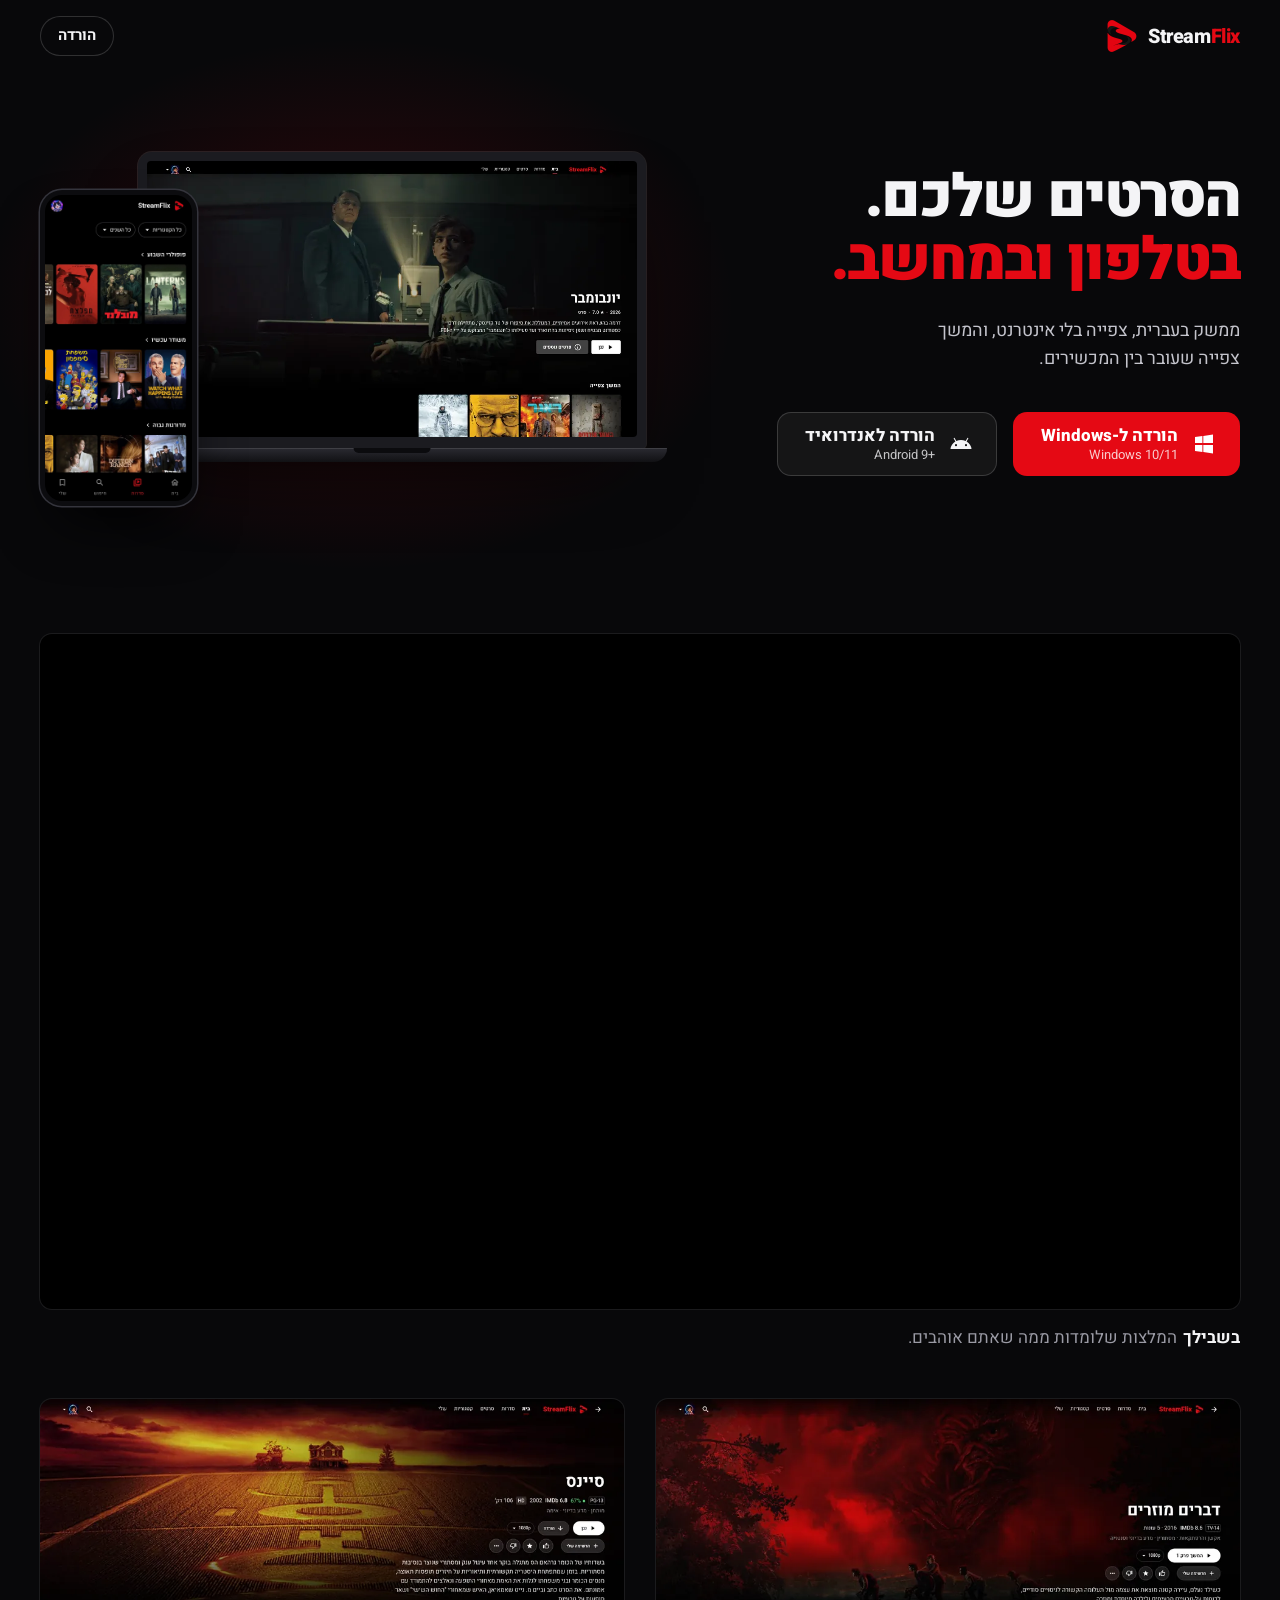
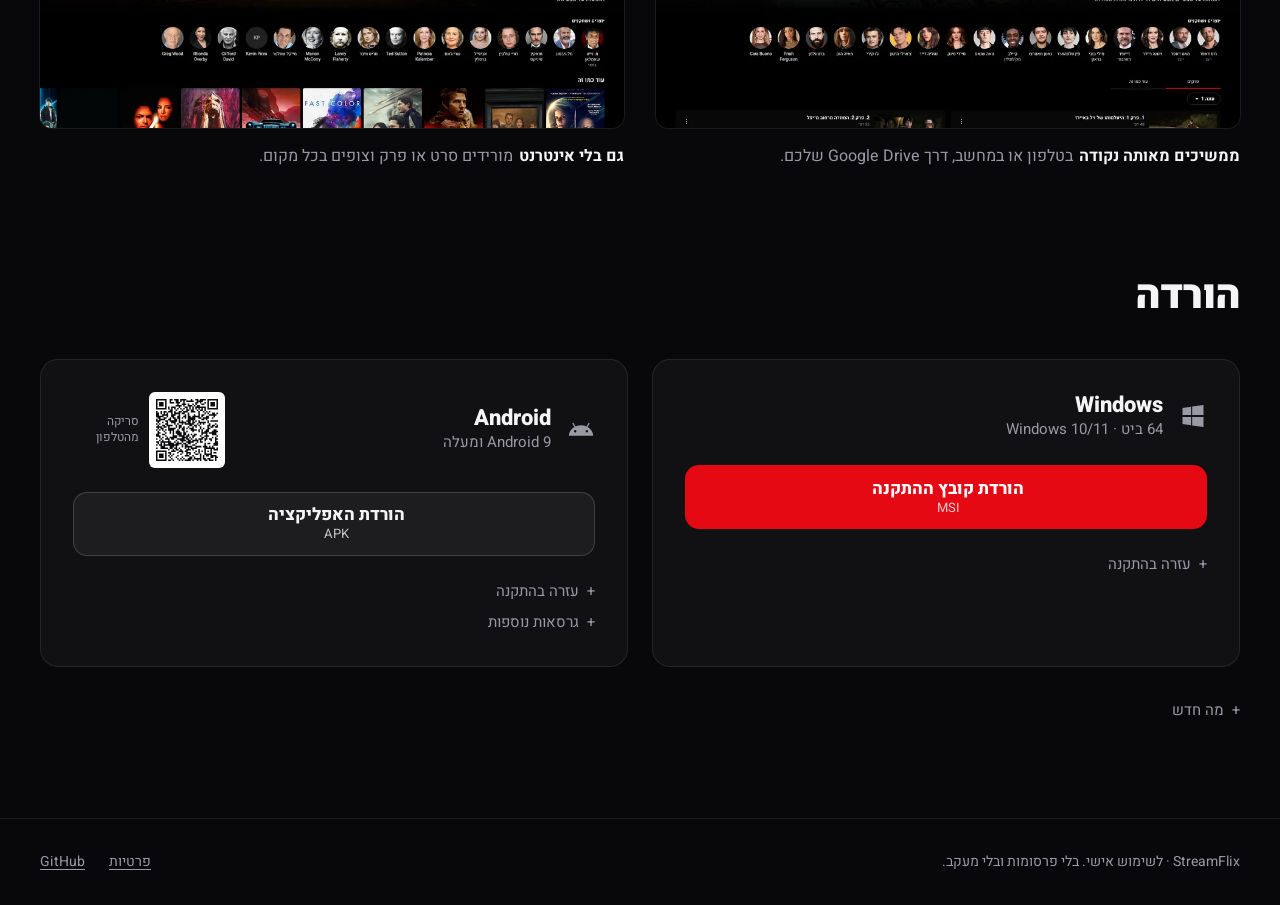
==== commit e65ca41c: "Landing v3: v1's cinematic look, without the slop Kept from v1: dark cinematic hero with laptop + ph" ====
--- a/index.html
+++ b/index.html
@@ -5,7 +5,7 @@
 <meta name="viewport" content="width=device-width, initial-scale=1, viewport-fit=cover">
 <title>StreamFlix · לאנדרואיד ול-Windows</title>
 <meta name="description" content="StreamFlix לאנדרואיד ול-Windows: ממשק בעברית, צפייה בלי אינטרנט, וסנכרון בין הטלפון למחשב.">
-<meta name="theme-color" content="#0a0a0a">
+<meta name="theme-color" content="#08080a">
 <meta name="color-scheme" content="dark">
 <link rel="canonical" href="https://haim098.github.io/streamflix-site/">
 <link rel="icon" type="image/png" href="assets/favicon.png">
@@ -15,7 +15,7 @@
 <meta property="og:locale" content="he_IL">
 <meta property="og:site_name" content="StreamFlix">
 <meta property="og:title" content="StreamFlix · לטלפון ולמחשב">
-<meta property="og:description" content="ממשק בעברית, צפייה בלי אינטרנט, וסנכרון בין הטלפון למחשב. לאנדרואיד ול-Windows.">
+<meta property="og:description" content="ממשק בעברית, צפייה בלי אינטרנט, וסנכרון בין הטלפון למחשב.">
 <meta property="og:url" content="https://haim098.github.io/streamflix-site/">
 <meta property="og:image" content="https://haim098.github.io/streamflix-site/assets/og.jpg">
 <meta property="og:image:width" content="1200">
@@ -26,7 +26,7 @@
 
 <link rel="preconnect" href="https://fonts.googleapis.com">
 <link rel="preconnect" href="https://fonts.gstatic.com" crossorigin>
-<link rel="stylesheet" href="https://fonts.googleapis.com/css2?family=Heebo:wght@400;500;700;800&display=swap">
+<link rel="stylesheet" href="https://fonts.googleapis.com/css2?family=Heebo:wght@400;500;700;800;900&display=swap">
 <link rel="preconnect" href="https://api.github.com" crossorigin>
 <link rel="stylesheet" href="assets/site.css">
 <script>
@@ -41,80 +41,103 @@
 </head>
 <body>
 
+<svg width="0" height="0" style="position:absolute" aria-hidden="true" focusable="false">
+  <symbol id="i-win" viewBox="0 0 24 24"><path fill="currentColor" d="M3 5.1 10.4 4v7.1H3V5.1Zm8.3-1.2L21 2.5v8.6h-9.7V3.9ZM3 12.9h7.4V20L3 18.9v-6Zm8.3 0H21v8.6l-9.7-1.4v-7.2Z"/></symbol>
+  <symbol id="i-android" viewBox="0 0 24 24"><path fill="currentColor" d="M17.6 9.5 19.3 6.6a.5.5 0 0 0-.9-.5l-1.7 3a10.6 10.6 0 0 0-9.4 0l-1.7-3a.5.5 0 1 0-.9.5l1.7 2.9A9.9 9.9 0 0 0 1.5 17h21a9.9 9.9 0 0 0-4.9-7.5ZM7 14.2a1 1 0 1 1 0-2.1 1 1 0 0 1 0 2.1Zm10 0a1 1 0 1 1 0-2.1 1 1 0 0 1 0 2.1Z"/></symbol>
+</svg>
+
 <header class="bar">
   <div class="wrap bar-in">
     <a class="brand" href="./" aria-label="StreamFlix">
-      <img src="assets/logo.png" alt="" width="28" height="28">
-      <span>StreamFlix</span>
+      <img src="assets/logo.png" alt="" width="32" height="32">
+      <span>Stream<b>Flix</b></span>
     </a>
-    <a class="bar-link" href="#download">הורדה</a>
+    <a class="bar-btn" href="#download">הורדה</a>
   </div>
 </header>
 
 <main>
-  <section class="hero wrap" aria-labelledby="title">
-    <h1 id="title">הסרטים שלכם,<br>בכל מסך.</h1>
-    <p class="sub">StreamFlix לאנדרואיד ול-Windows. בעברית, גם בלי אינטרנט, ומסונכרן בין הטלפון למחשב.</p>
+  <section class="hero">
+    <div class="wrap hero-grid">
+      <div class="hero-copy">
+        <h1>הסרטים שלכם.<br><span>בטלפון ובמחשב.</span></h1>
+        <p class="sub">ממשק בעברית, צפייה בלי אינטרנט, והמשך צפייה שעובר בין המכשירים.</p>
 
-    <div class="actions">
-      <a class="btn" data-plat="windows" href="https://github.com/Haim098/streamflix-releases/releases/latest/download/streamflix-windows-x64.msi">הורדה ל-Windows</a>
-      <a class="btn" data-plat="android" href="https://github.com/Haim098/streamflix-releases/releases/latest/download/streamflix-arm64-v8a.apk">הורדה לאנדרואיד</a>
+        <div class="cta">
+          <a class="dl-btn" data-plat="windows" href="https://github.com/Haim098/streamflix-releases/releases/latest/download/streamflix-windows-x64.msi">
+            <svg aria-hidden="true"><use href="#i-win"/></svg>
+            <span><b>הורדה ל-Windows</b><small><bdi dir="ltr">Windows 10/11</bdi><span class="live" data-size="streamflix-windows-x64.msi"></span></small></span>
+          </a>
+          <a class="dl-btn" data-plat="android" href="https://github.com/Haim098/streamflix-releases/releases/latest/download/streamflix-arm64-v8a.apk">
+            <svg aria-hidden="true"><use href="#i-android"/></svg>
+            <span><b>הורדה לאנדרואיד</b><small><bdi dir="ltr">Android 9+</bdi><span class="live" data-size="streamflix-arm64-v8a.apk"></span></small></span>
+          </a>
+        </div>
+        <p class="meta">
+          <span class="live" data-version hidden></span>
+          <span class="only-android"><a href="https://github.com/Haim098/streamflix-releases/releases/latest/download/streamflix-universal.apk">טלפון ישן? גרסה אוניברסלית</a></span>
+          <span class="only-ios">אין עדיין גרסה לאייפון.</span>
+        </p>
+      </div>
+
+      <div class="devices">
+        <div class="laptop">
+          <div class="laptop-screen">
+            <img data-shot="heroDesktop" src="assets/shots/desktop-home-1600.webp"
+                 srcset="assets/shots/desktop-home-960.webp 960w, assets/shots/desktop-home-1600.webp 1600w"
+                 sizes="(min-width: 1024px) 640px, 90vw" width="1600" height="900" fetchpriority="high" decoding="async"
+                 alt="StreamFlix במחשב: מסך הבית">
+          </div>
+          <div class="laptop-base" aria-hidden="true"></div>
+        </div>
+        <div class="phone">
+          <img data-shot="heroPhone" src="assets/shots/phone-series.webp" width="720" height="1497" decoding="async"
+               alt="StreamFlix בטלפון: לשונית הסדרות">
+        </div>
+      </div>
     </div>
-    <p class="meta">
-      <span class="live" data-version hidden></span>
-      <span class="only-android"><a href="https://github.com/Haim098/streamflix-releases/releases/latest/download/streamflix-universal.apk">טלפון ישן? גרסה אוניברסלית</a></span>
-      <span class="only-ios">אין עדיין גרסה לאייפון.</span>
-    </p>
   </section>
 
-  <figure class="shot-desktop">
-    <img data-shot="desktop"
-         src="assets/shots/desktop-home-1920.webp"
-         srcset="assets/shots/desktop-home-960.webp 960w, assets/shots/desktop-home.webp 1600w, assets/shots/desktop-home-1920.webp 1920w"
-         sizes="(min-width: 1536px) 1440px, calc(100vw - 32px)"
-         width="1920" height="1080" fetchpriority="high" decoding="async"
-         alt="StreamFlix במחשב: מסך הבית עם באנר גדול של סרט ושורת המשך צפייה">
-  </figure>
-
-  <section class="about wrap" aria-label="יכולות">
-    <dl class="points">
-      <div><dt>טלפון ומחשב, מסונכרנים</dt><dd>הפרופילים, "הרשימה שלי" והמשך הצפייה עוברים ביניהם דרך Google Drive שלכם.</dd></div>
-      <div><dt>גם בלי אינטרנט</dt><dd>מורידים סרט או פרק וצופים בו בכל מקום.</dd></div>
-      <div><dt>בעברית</dt><dd>ממשק מימין לשמאל, וכתוביות בעברית שנמצאות לבד.</dd></div>
-      <div><dt>בשבילך</dt><dd>המלצות שלומדות ממה שאתם אוהבים, ועדכונים שמגיעים לבד.</dd></div>
-    </dl>
-    <figure class="shot-phone">
-      <img data-shot="phone" src="assets/shots/phone-series.webp" width="720" height="1497" loading="lazy" decoding="async"
-           alt="StreamFlix בטלפון: לשונית הסדרות עם שורות של פוסטרים">
-    </figure>
-  </section>
+  <section class="shots wrap" aria-label="צילומי מסך" id="shots"></section>
 
   <section class="download wrap" id="download" aria-labelledby="dl-title">
     <h2 id="dl-title">הורדה</h2>
-    <div class="dl-cols">
-      <div class="dl" data-card="windows">
-        <h3>Windows</h3>
-        <p class="spec">64 ביט · <bdi dir="ltr">Windows 10/11</bdi><span class="live" data-size="streamflix-windows-x64.msi"></span></p>
-        <a class="btn" data-plat="windows" href="https://github.com/Haim098/streamflix-releases/releases/latest/download/streamflix-windows-x64.msi">הורדת קובץ MSI</a>
+    <div class="cards">
+      <article class="card" data-card="windows">
+        <div class="card-head">
+          <svg aria-hidden="true"><use href="#i-win"/></svg>
+          <div><h3>Windows</h3><p>64 ביט · <bdi dir="ltr">Windows 10/11</bdi></p></div>
+        </div>
+        <a class="dl-btn" data-plat="windows" href="https://github.com/Haim098/streamflix-releases/releases/latest/download/streamflix-windows-x64.msi">
+          <span><b>הורדת קובץ ההתקנה</b><small><bdi dir="ltr">MSI</bdi><span class="live" data-size="streamflix-windows-x64.msi"></span></small></span>
+        </a>
         <details>
           <summary>עזרה בהתקנה</summary>
-          <p>לחיצה כפולה על הקובץ, בלי הרשאות מנהל. אם מופיע "Windows protected your PC": <b dir="ltr">More info</b> ואז <b dir="ltr">Run anyway</b>. בניגון הראשון חומת האש תשאל על גישה לרשת (הסרטים מגיעים מרשת שיתוף קבצים): <b dir="ltr">Allow</b>.</p>
+          <ul>
+            <li>אם מופיע "Windows protected your PC": <b dir="ltr">More info</b> ← <b dir="ltr">Run anyway</b>.</li>
+            <li>בניגון הראשון חומת האש שואלת על גישה לרשת (הסרטים מגיעים מרשת שיתוף קבצים): <b dir="ltr">Allow</b>.</li>
+            <li>לא צריך הרשאות מנהל.</li>
+          </ul>
         </details>
-      </div>
+      </article>
 
-      <div class="dl" data-card="android">
-        <h3>Android</h3>
-        <p class="spec"><bdi dir="ltr">Android 9</bdi> ומעלה<span class="live" data-size="streamflix-arm64-v8a.apk"></span></p>
-        <div class="dl-row">
-          <a class="btn" data-plat="android" href="https://github.com/Haim098/streamflix-releases/releases/latest/download/streamflix-arm64-v8a.apk">הורדת קובץ APK</a>
+      <article class="card" data-card="android">
+        <div class="card-head">
+          <svg aria-hidden="true"><use href="#i-android"/></svg>
+          <div><h3>Android</h3><p><bdi dir="ltr">Android 9</bdi> ומעלה</p></div>
           <figure class="qr">
-            <img src="assets/qr-android.svg" width="72" height="72" alt="קוד QR להורדת האפליקציה לאנדרואיד">
+            <img src="assets/qr-android.svg" width="76" height="76" alt="קוד QR להורדה לאנדרואיד">
             <figcaption>סריקה מהטלפון</figcaption>
           </figure>
         </div>
+        <a class="dl-btn" data-plat="android" href="https://github.com/Haim098/streamflix-releases/releases/latest/download/streamflix-arm64-v8a.apk">
+          <span><b>הורדת האפליקציה</b><small><bdi dir="ltr">APK</bdi><span class="live" data-size="streamflix-arm64-v8a.apk"></span></small></span>
+        </a>
         <details>
           <summary>עזרה בהתקנה</summary>
-          <p>כשהטלפון מבקש, מאשרים התקנה ממקור לא ידוע (<b>הגדרות</b> ← <b>אפשר ממקור זה</b>) ולוחצים <b>התקן</b>.</p>
+          <ul>
+            <li>כשהטלפון מבקש: <b>הגדרות</b> ← <b>אפשר ממקור זה</b>, ואז <b>התקן</b>.</li>
+          </ul>
         </details>
         <details>
           <summary>גרסאות נוספות</summary>
@@ -125,10 +148,10 @@
           </ul>
           <dl class="hashes" dir="ltr" data-hashes hidden></dl>
         </details>
-      </div>
+      </article>
     </div>
 
-    <details class="news" id="news">
+    <details class="news">
       <summary>מה חדש<span class="live" data-news-ver hidden></span></summary>
       <div class="news-body" id="news-body"></div>
       <a class="news-link" href="https://github.com/Haim098/streamflix-releases/releases/latest" rel="noopener">כל השינויים ב-GitHub</a>
@@ -136,12 +159,14 @@
   </section>
 </main>
 
-<footer class="foot wrap">
-  <span>StreamFlix · אפליקציה פרטית לשימוש אישי. בלי פרסומות ובלי מעקב.</span>
-  <nav aria-label="קישורים">
-    <a href="privacy/">פרטיות</a>
-    <a href="https://github.com/Haim098/streamflix-releases/releases" rel="noopener">GitHub</a>
-  </nav>
+<footer class="foot">
+  <div class="wrap foot-in">
+    <span>StreamFlix · לשימוש אישי. בלי פרסומות ובלי מעקב.</span>
+    <nav aria-label="קישורים">
+      <a href="privacy/">פרטיות</a>
+      <a href="https://github.com/Haim098/streamflix-releases/releases" rel="noopener">GitHub</a>
+    </nav>
+  </div>
 </footer>
 
 <script src="assets/shots.js"></script>
--- a/assets/site.css
+++ b/assets/site.css
@@ -1,159 +1,184 @@
-/* StreamFlix landing page, v2. Typography first, one accent, 8-pt spacing. */
+/* StreamFlix landing page, v3: cinematic but quiet. 8-pt spacing, one red light, one red accent. */
 :root {
-  --bg: #0a0a0a;
-  --fg: #f5f5f5;
-  --muted: #8f8f8f;      /* 6.3:1 on --bg */
-  --line: #222;
-  --line-2: #333;
-  --accent: #e50914;
-  --accent-hi: #f6121d;
+  --bg: #08080a;
+  --card: #111114;
+  --fg: #f4f4f6;
+  --muted: #9a9aa4;        /* ≥ 6:1 on --bg */
+  --line: rgba(255,255,255,.08);
+  --line-2: rgba(255,255,255,.16);
+  --red: #e50914;
+  --red-hi: #f5141f;
   --s1: 8px; --s2: 16px; --s3: 24px; --s4: 32px; --s5: 40px; --s6: 48px; --s8: 64px; --s10: 80px; --s12: 96px; --s16: 128px;
-  --wrap: 1120px;
-  --gutter: var(--s2);
+  --wrap: 1200px;
+  --gutter: 20px;
   color-scheme: dark;
 }
-@media (min-width: 768px) { :root { --gutter: var(--s5); } }
+@media (min-width: 768px) { :root { --gutter: 40px; } }
 
 *, *::before, *::after { box-sizing: border-box; }
 html { -webkit-text-size-adjust: 100%; scroll-behavior: smooth; }
-body {
-  margin: 0; background: var(--bg); color: var(--fg);
-  font: 400 16px/1.5 "Heebo", "Segoe UI", system-ui, sans-serif;
-  -webkit-font-smoothing: antialiased;
-}
+body { margin: 0; background: var(--bg); color: var(--fg); font: 400 16px/1.55 "Heebo", "Segoe UI", system-ui, sans-serif; -webkit-font-smoothing: antialiased; overflow-x: hidden; }
 img { display: block; max-width: 100%; height: auto; }
 a { color: inherit; }
 b { font-weight: 700; }
-h1, h2, h3, p, dl, dd, figure, ul { margin: 0; }
+h1, h2, h3, p, figure, ul, dl, dd { margin: 0; }
 [hidden] { display: none !important; }
-:focus-visible { outline: 2px solid var(--fg); outline-offset: 3px; border-radius: 4px; }
-
+:focus-visible { outline: 2px solid #fff; outline-offset: 3px; border-radius: 6px; }
 .wrap { width: 100%; max-width: calc(var(--wrap) + 2 * var(--gutter)); margin-inline: auto; padding-inline: var(--gutter); }
 
-/* Top bar */
-.bar-in { display: flex; align-items: center; justify-content: space-between; height: var(--s8); }
-.brand { display: inline-flex; align-items: center; gap: var(--s1); text-decoration: none; font-weight: 700; font-size: 18px; letter-spacing: -.01em; }
-.bar-link { color: var(--muted); text-decoration: none; font-weight: 500; }
-.bar-link:hover { color: var(--fg); }
+/* ---------- Top bar ---------- */
+.bar { position: relative; z-index: 2; }
+.bar-in { display: flex; align-items: center; justify-content: space-between; height: 72px; }
+.brand { display: inline-flex; align-items: center; gap: 10px; text-decoration: none; font-weight: 800; font-size: 20px; letter-spacing: -.02em; direction: ltr; }
+.brand b { color: var(--red); font-weight: 800; }
+.bar-btn { font-weight: 700; font-size: 15px; text-decoration: none; padding: 8px 18px; border-radius: 999px; box-shadow: inset 0 0 0 1px var(--line-2); transition: background-color .15s; }
+.bar-btn:hover { background: rgba(255,255,255,.06); }
 
-/* Hero */
-.hero { padding-top: var(--s10); padding-bottom: var(--s6); }
-@media (min-width: 1024px) { .hero { padding-top: var(--s16); } }
-h1 {
-  font-weight: 800; letter-spacing: -.035em; line-height: 1.05;
-  font-size: clamp(40px, 6.4vw, 88px);
+/* ---------- Hero ---------- */
+.hero { position: relative; isolation: isolate; padding: var(--s6) 0 var(--s12); }
+/* One soft red light behind the devices. */
+.hero::before {
+  content: ""; position: absolute; z-index: -1; pointer-events: none;
+  inset: -72px 0 0 0;
+  background: radial-gradient(42% 60% at 28% 48%, rgba(229, 9, 20, .20), transparent 70%);
 }
-.sub { margin-top: var(--s3); font-size: clamp(17px, 1.6vw, 20px); color: var(--muted); max-width: 40ch; line-height: 1.6; }
+.hero-grid { display: grid; gap: var(--s8); align-items: center; }
+@media (min-width: 1024px) { .hero-grid { grid-template-columns: 5fr 6fr; gap: var(--s6); } .hero { padding-top: var(--s10); padding-bottom: var(--s16); } }
 
-.actions { display: flex; flex-wrap: wrap; gap: var(--s2); margin-top: var(--s5); }
-.btn {
-  display: inline-flex; align-items: center; justify-content: center;
-  height: var(--s6); padding: 0 var(--s3); border-radius: var(--s1);
-  font-weight: 700; font-size: 16px; text-decoration: none; white-space: nowrap;
-  background: transparent; color: var(--fg); box-shadow: inset 0 0 0 1px var(--line-2);
-  transition: background-color .15s, box-shadow .15s;
+h1 { font-weight: 900; letter-spacing: -.03em; line-height: 1.08; font-size: clamp(34px, 4.6vw, 64px); }
+h1 span { color: var(--red); }
+.sub { margin-top: var(--s3); color: #c4c4cc; font-size: clamp(17px, 1.4vw, 19px); max-width: 34ch; }
+
+.cta { display: flex; flex-wrap: wrap; gap: var(--s2); margin-top: var(--s5); }
+.dl-btn {
+  display: inline-flex; align-items: center; gap: 14px;
+  min-height: 64px; padding: 10px 24px 10px 28px; border-radius: 14px;
+  text-decoration: none; color: var(--fg);
+  background: rgba(255,255,255,.05); box-shadow: inset 0 0 0 1px var(--line-2);
+  transition: background-color .15s;
 }
-.btn:hover { box-shadow: inset 0 0 0 1px var(--muted); }
-/* Primary = the visitor's platform. Unknown desktops: Windows. */
-[data-platform="windows"] .btn[data-plat="windows"],
-[data-platform="other"] .btn[data-plat="windows"],
-[data-platform="android"] .btn[data-plat="android"] { background: var(--accent); box-shadow: none; color: #fff; }
-[data-platform="windows"] .btn[data-plat="windows"]:hover,
-[data-platform="other"] .btn[data-plat="windows"]:hover,
-[data-platform="android"] .btn[data-plat="android"]:hover { background: var(--accent-hi); }
-[data-platform="android"] .actions .btn[data-plat="android"] { order: -1; }
-@media (max-width: 479px) { .actions .btn { flex: 1 1 100%; } }
+.dl-btn:hover { background: rgba(255,255,255,.1); }
+.dl-btn svg { width: 24px; height: 24px; flex: none; }
+.dl-btn > span { display: flex; flex-direction: column; line-height: 1.3; }
+.dl-btn b { font-size: 17px; font-weight: 800; }
+.dl-btn small { font-size: 13px; color: inherit; opacity: .78; }
+/* Primary = the visitor's platform (unknown desktops: Windows). */
+[data-platform="windows"] .dl-btn[data-plat="windows"],
+[data-platform="other"] .dl-btn[data-plat="windows"],
+[data-platform="android"] .dl-btn[data-plat="android"] { background: var(--red); box-shadow: none; color: #fff; }
+[data-platform="windows"] .dl-btn[data-plat="windows"]:hover,
+[data-platform="other"] .dl-btn[data-plat="windows"]:hover,
+[data-platform="android"] .dl-btn[data-plat="android"]:hover { background: var(--red-hi); }
+[data-platform="android"] .cta .dl-btn[data-plat="android"] { order: -1; }
 
-.meta { margin-top: var(--s2); font-size: 14px; color: var(--muted); display: flex; flex-wrap: wrap; gap: var(--s1) var(--s3); }
+.meta { margin-top: var(--s2); font-size: 14px; color: var(--muted); display: flex; flex-wrap: wrap; gap: 4px var(--s3); }
 .meta a { color: var(--muted); text-underline-offset: 3px; }
 .meta a:hover { color: var(--fg); }
 .only-android, .only-ios { display: none; }
 [data-platform="android"] .only-android, [data-platform="ios"] .only-ios { display: inline; }
 
-/* Big desktop screenshot: as wide as the viewport allows, capped at 1440. */
-.shot-desktop { padding-inline: var(--s2); max-width: calc(1440px + 2 * var(--s2)); margin-inline: auto; }
-.shot-desktop img { width: 100%; border-radius: var(--s1); box-shadow: 0 0 0 1px var(--line); background: #000; }
-@media (min-width: 768px) { .shot-desktop img { border-radius: 12px; } }
+[data-size] { white-space: nowrap; }
+[data-size]:not(:empty)::before { content: " · "; }
+bdi[dir="ltr"] { unicode-bidi: isolate; }
 
-/* Points + phone */
-.about {
-  display: grid; gap: var(--s8); align-items: center;
-  padding-top: var(--s12); padding-bottom: var(--s12);
+/* Devices: everything sits INSIDE its column (no negative margins), so nothing is ever clipped.
+   The laptop leaves room on its left (RTL inline-end) for the phone to overlap. */
+.devices { position: relative; padding-inline-end: 12%; padding-bottom: 7%; }
+.laptop-screen {
+  position: relative; padding: 9px 9px 11px; border-radius: 14px 14px 4px 4px;
+  background: #1b1b20; box-shadow: 0 0 0 1px rgba(255,255,255,.1), 0 40px 80px -30px rgba(0,0,0,.9);
 }
-@media (min-width: 900px) { .about { grid-template-columns: 1fr 320px; gap: var(--s12); padding-top: var(--s16); padding-bottom: var(--s16); } }
-.points { display: grid; gap: var(--s4) var(--s5); }
-@media (min-width: 600px) { .points { grid-template-columns: 1fr 1fr; } }
-.points dt { font-weight: 700; font-size: 18px; }
-.points dd { margin-top: var(--s1); color: var(--muted); max-width: 32ch; }
-.shot-phone { width: min(280px, 72%); margin-inline: auto; }
-.shot-phone img { border-radius: 24px; box-shadow: 0 0 0 1px var(--line); background: #000; }
-@media (min-width: 900px) { .shot-phone { width: 100%; } }
+.laptop-screen img { width: 100%; border-radius: 4px; background: #000; }
+.laptop-base { height: 14px; margin-inline: -4%; border-radius: 0 0 14px 14px; background: linear-gradient(#2a2a31, #111114); box-shadow: inset 0 1px 0 rgba(255,255,255,.1); position: relative; }
+.laptop-base::before { content: ""; position: absolute; top: 0; left: 50%; width: 14%; height: 5px; transform: translateX(-50%); background: #0b0b0e; border-radius: 0 0 6px 6px; }
+.phone {
+  position: absolute; left: 0; bottom: 0; width: 25%;
+  padding: 5px; border-radius: 22px; background: #0c0c0f;
+  box-shadow: 0 0 0 1.5px #34343c, 0 30px 60px -20px rgba(0,0,0,.95);
+}
+.phone img { width: 100%; border-radius: 17px; background: #000; }
+/* The laptop base is 4% wider than the screen; keep it inside the column too. */
+.laptop { padding-inline: 4%; }
 
-/* Download */
+/* ---------- Phones: one device, one primary download ---------- */
+@media (max-width: 767px) {
+  .hero { padding-top: var(--s4); padding-bottom: var(--s8); }
+  .hero::before { background: radial-gradient(70% 45% at 50% 78%, rgba(229, 9, 20, .22), transparent 70%); }
+  .hero-grid { gap: var(--s6); }
+  .sub { margin-top: var(--s2); font-size: 17px; }
+  .cta { margin-top: var(--s4); }
+  .cta .dl-btn { flex: 1 1 100%; justify-content: center; }
+  [data-platform="android"] .cta .dl-btn[data-plat="windows"] { display: none; }
+  .devices { padding: 0; }
+  .laptop { display: none; }
+  .phone {
+    position: relative; width: min(62%, 250px); margin-inline: auto;
+    /* Show the top of the phone and fade out: a device, not a wall of pixels. */
+    max-height: 420px; overflow: hidden;
+    -webkit-mask-image: linear-gradient(#000 70%, transparent);
+            mask-image: linear-gradient(#000 70%, transparent);
+  }
+}
+
+/* ---------- Screenshots ---------- */
+.shots { display: grid; gap: var(--s6) var(--s4); padding-bottom: var(--s12); }
+@media (min-width: 900px) { .shots { grid-template-columns: 1fr 1fr; } .shot:first-child { grid-column: 1 / -1; } }
+.shot img { width: 100%; border-radius: 12px; box-shadow: 0 0 0 1px var(--line); background: #000; }
+.shot figcaption { margin-top: var(--s2); color: var(--muted); font-size: 16px; }
+.shot figcaption b { color: var(--fg); margin-inline-end: 6px; }
+.shot:first-child figcaption { font-size: 17px; }
+
+/* ---------- Download ---------- */
 .download { padding-bottom: var(--s12); }
-h2 { font-size: clamp(28px, 3.4vw, 40px); font-weight: 800; letter-spacing: -.02em; padding-bottom: var(--s4); border-bottom: 1px solid var(--line); }
-.dl-cols { display: grid; }
-@media (min-width: 768px) { .dl-cols { grid-template-columns: 1fr 1fr; gap: var(--s6); } }
-.dl { padding: var(--s4) 0; border-bottom: 1px solid var(--line); display: flex; flex-direction: column; align-items: flex-start; }
-h3 { font-size: 22px; font-weight: 700; }
-.spec { margin-top: var(--s1); color: var(--muted); font-size: 15px; margin-bottom: var(--s3); }
-.dl-row { display: flex; align-items: center; gap: var(--s3); }
-.qr { display: flex; align-items: center; gap: var(--s1); }
-.qr img { width: 72px; height: 72px; border-radius: 4px; background: #fff; padding: 4px; }
-.qr figcaption { font-size: 13px; color: var(--muted); width: 6em; line-height: 1.35; }
+h2 { font-size: clamp(28px, 3.2vw, 40px); font-weight: 900; letter-spacing: -.02em; margin-bottom: var(--s4); }
+.cards { display: grid; gap: var(--s2); }
+@media (min-width: 880px) { .cards { grid-template-columns: 1fr 1fr; gap: var(--s3); } }
+.card { background: var(--card); border: 1px solid var(--line); border-radius: 18px; padding: var(--s4); display: flex; flex-direction: column; gap: var(--s3); }
+[data-platform="windows"] [data-card="windows"], [data-platform="android"] [data-card="android"] { border-color: rgba(229, 9, 20, .45); }
+[data-platform="android"] [data-card="android"] { order: -1; }
+.card-head { display: flex; align-items: center; gap: var(--s2); }
+.card-head > svg { width: 28px; height: 28px; color: var(--muted); flex: none; }
+.card-head h3 { font-size: 22px; font-weight: 800; line-height: 1.2; }
+.card-head p { color: var(--muted); font-size: 15px; }
+.card .dl-btn { align-self: stretch; justify-content: center; }
+.card .dl-btn > span { align-items: center; }
+.qr { margin-inline-start: auto; display: flex; align-items: center; gap: 10px; }
+.qr img { width: 76px; height: 76px; background: #fff; padding: 4px; border-radius: 6px; }
+.qr figcaption { font-size: 12px; color: var(--muted); width: 5.5em; line-height: 1.3; }
 [data-platform="android"] .qr, [data-platform="ios"] .qr { display: none; }
 @media (max-width: 767px) { .qr { display: none; } }
 
-details { margin-top: var(--s2); width: 100%; }
-summary { cursor: pointer; color: var(--muted); font-size: 15px; list-style: none; display: inline-flex; align-items: center; gap: var(--s1); }
+details { font-size: 15px; }
+.card details + details { margin-top: calc(-1 * var(--s2)); }
+summary { cursor: pointer; color: var(--muted); list-style: none; display: inline-flex; gap: 8px; }
 summary::-webkit-details-marker { display: none; }
-summary::before { content: "+"; display: inline-block; width: 1ch; font-weight: 500; }
+summary::before { content: "+"; width: 1ch; }
 details[open] > summary::before { content: "−"; }
 summary:hover { color: var(--fg); }
-details > p, details > ul, details > dl, details > div { margin-top: var(--s2); font-size: 15px; color: #cfcfcf; max-width: 60ch; line-height: 1.65; }
-.variants { list-style: none; padding: 0; display: grid; gap: var(--s1); }
+details ul { margin-top: var(--s1); padding-inline-start: var(--s3); color: #cfcfd6; display: grid; gap: 6px; }
+.variants { list-style: none; padding: 0 !important; }
 .variants a { text-underline-offset: 3px; }
 .variants .live { color: var(--muted); }
-.hashes { display: grid; gap: 4px; font-size: 12px !important; }
-.hashes dt { color: var(--muted); margin-top: var(--s1); }
-.hashes dd { font-family: ui-monospace, Consolas, monospace; word-break: break-all; color: #bdbdbd; }
+.hashes { margin-top: var(--s2); display: grid; gap: 2px; font-size: 12px; }
+.hashes dt { color: var(--muted); margin-top: 6px; }
+.hashes dd { font-family: ui-monospace, Consolas, monospace; color: #b9b9c2; word-break: break-all; }
 
-[data-size] { white-space: nowrap; }
-[data-size]:not(:empty)::before { content: " · "; }
-[data-size] bdi, [data-version] bdi { unicode-bidi: isolate; direction: ltr; }
-
-/* What's new */
 .news { margin-top: var(--s4); }
-.news > summary { font-size: 16px; }
 .news [data-news-ver]::before { content: " "; }
-.news-body { max-width: 68ch; }
+.news-body { max-width: 70ch; margin-top: var(--s2); color: #cfcfd6; }
 .news-body h3 { font-size: 16px; margin-top: var(--s3); }
 .news-body h3:first-child { margin-top: 0; }
 .news-body h4 { font-size: 15px; margin-top: var(--s2); }
 .news-body p { margin-top: var(--s1); }
-.news-body ul { margin-top: var(--s1); padding-inline-start: var(--s3); display: grid; gap: 4px; }
+.news-body ul { margin-top: var(--s1); }
 .news-body code { font-family: ui-monospace, Consolas, monospace; font-size: .9em; unicode-bidi: isolate; direction: ltr; }
-.news-link { display: inline-block; margin-top: var(--s2); color: var(--muted); font-size: 15px; text-underline-offset: 3px; }
-.news-link:hover { color: var(--fg); }
+.news-link { display: inline-block; margin-top: var(--s2); color: var(--muted); text-underline-offset: 3px; }
 
-/* Footer */
-.foot {
-  display: flex; flex-wrap: wrap; gap: var(--s2) var(--s4); justify-content: space-between;
-  padding-top: var(--s4); padding-bottom: calc(var(--s4) + env(safe-area-inset-bottom));
-  border-top: 1px solid var(--line); color: var(--muted); font-size: 14px;
-}
+/* ---------- Footer ---------- */
+.foot { border-top: 1px solid var(--line); color: var(--muted); font-size: 14px; }
+.foot-in { display: flex; flex-wrap: wrap; justify-content: space-between; gap: var(--s2) var(--s4); padding-top: var(--s4); padding-bottom: calc(var(--s4) + env(safe-area-inset-bottom)); }
 .foot nav { display: flex; gap: var(--s3); }
 .foot a { color: var(--muted); text-underline-offset: 3px; }
 .foot a:hover { color: var(--fg); }
 
 @media (prefers-reduced-motion: reduce) { html { scroll-behavior: auto; } * { transition: none !important; } }
-
-/* Phones: one clear download in the hero (the other platform is in the download section). */
-@media (max-width: 767px) {
-  [data-platform="android"] .actions .btn[data-plat="windows"] { display: none; }
-  .hero { padding-top: var(--s6); padding-bottom: var(--s5); }
-  h1 { font-size: 36px; letter-spacing: -.03em; line-height: 1.1; }
-  .sub { margin-top: var(--s2); font-size: 17px; }
-  .actions { margin-top: var(--s4); }
-  .about { padding-top: var(--s10); padding-bottom: var(--s10); }
-}
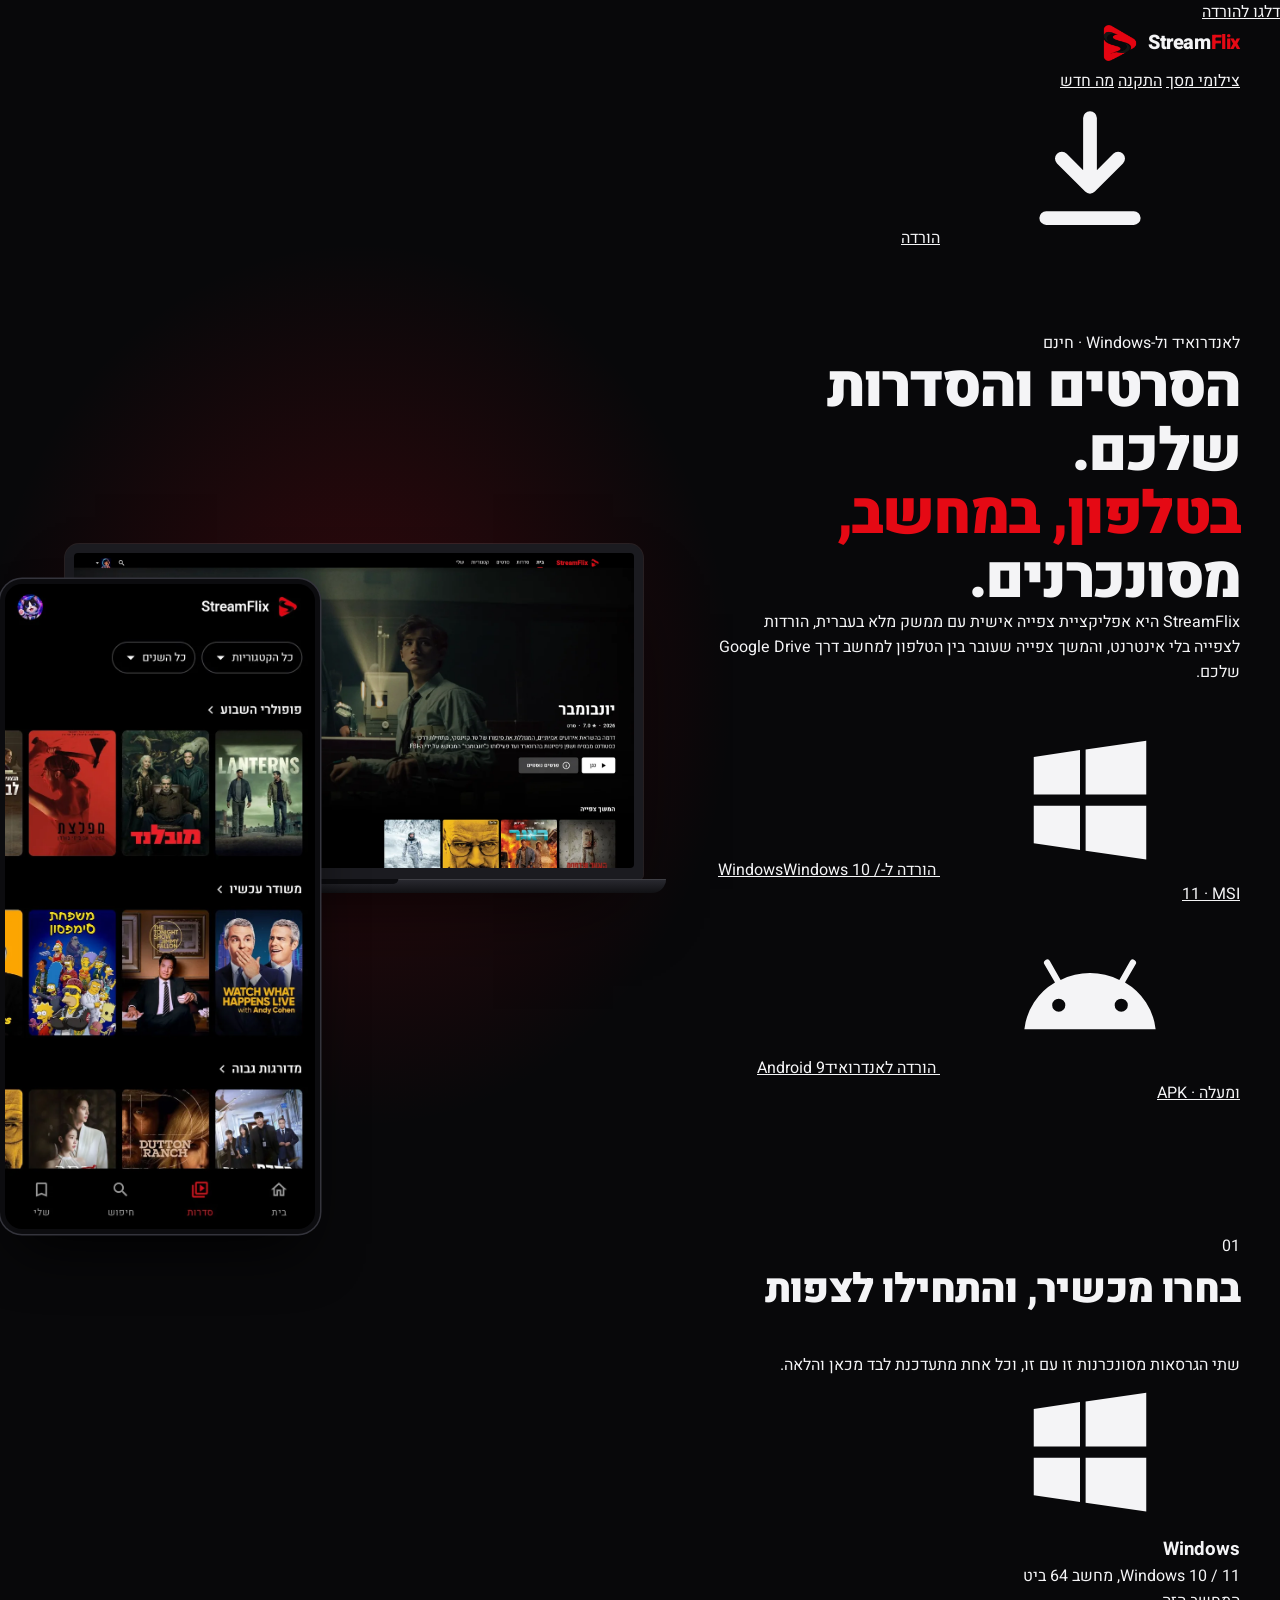
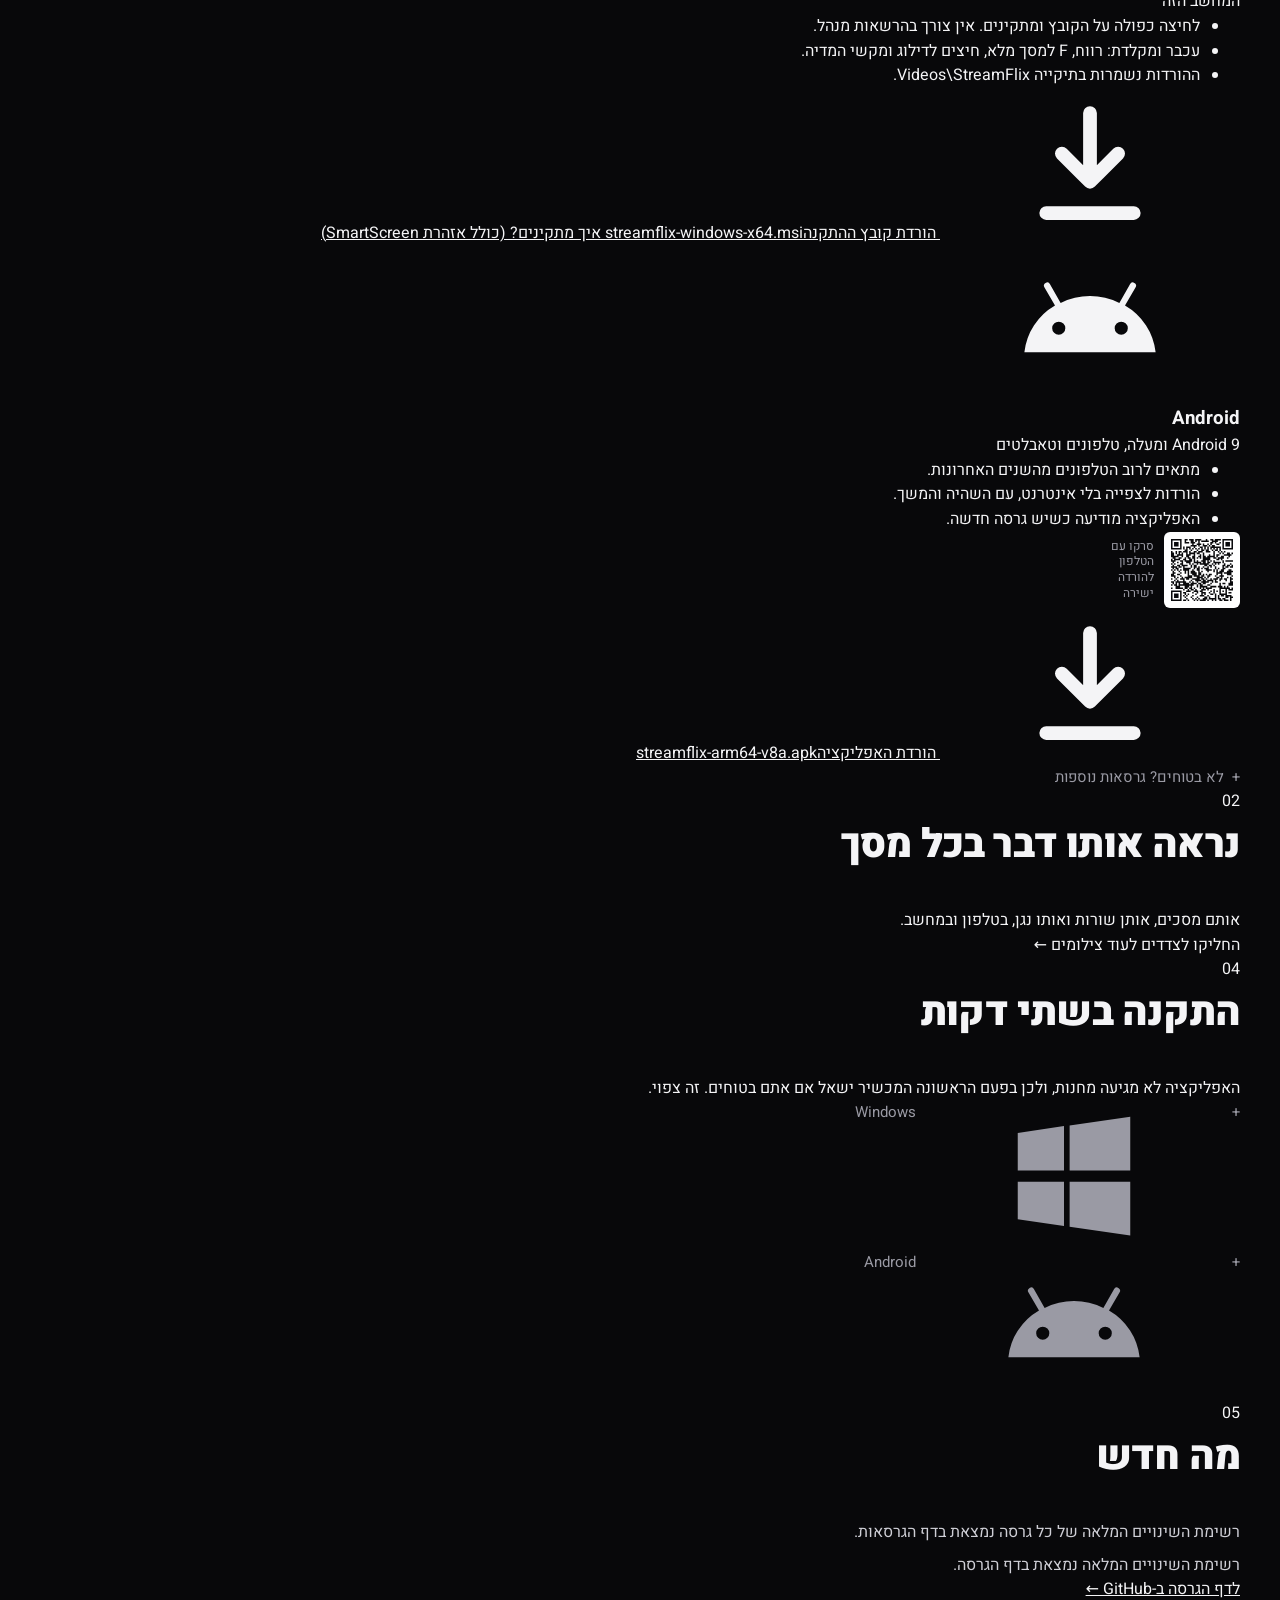
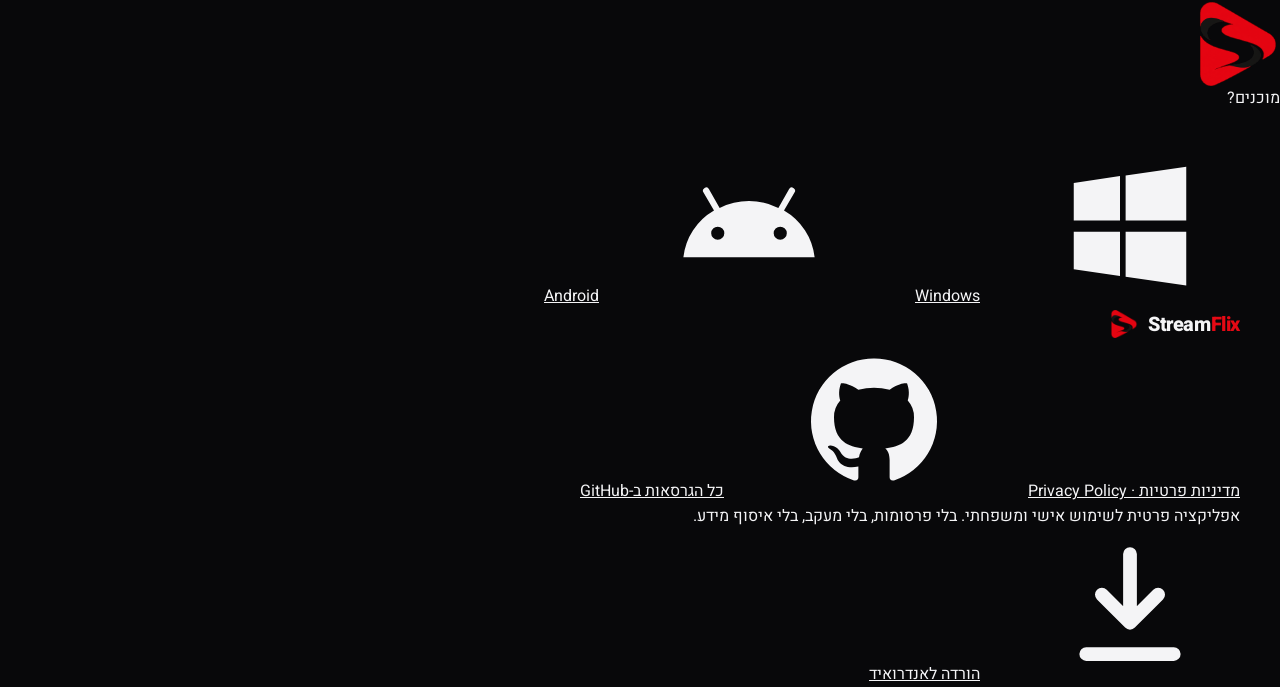
==== commit 4f0455ce: "Remove the features section (owner: keep v1 without it); drop the /preview/ path" ====
--- a/index.html
+++ b/index.html
@@ -3,9 +3,9 @@
 <head>
 <meta charset="utf-8">
 <meta name="viewport" content="width=device-width, initial-scale=1, viewport-fit=cover">
-<title>StreamFlix · לאנדרואיד ול-Windows</title>
-<meta name="description" content="StreamFlix לאנדרואיד ול-Windows: ממשק בעברית, צפייה בלי אינטרנט, וסנכרון בין הטלפון למחשב.">
-<meta name="theme-color" content="#08080a">
+<title>StreamFlix · הורדה לאנדרואיד ול-Windows</title>
+<meta name="description" content="StreamFlix: אפליקציית צפייה אישית לאנדרואיד ול-Windows. ממשק מלא בעברית, הורדות לצפייה בלי אינטרנט, וסנכרון בין הטלפון למחשב דרך Google Drive שלכם.">
+<meta name="theme-color" content="#07070a">
 <meta name="color-scheme" content="dark">
 <link rel="canonical" href="https://haim098.github.io/streamflix-site/">
 <link rel="icon" type="image/png" href="assets/favicon.png">
@@ -15,159 +15,282 @@
 <meta property="og:locale" content="he_IL">
 <meta property="og:site_name" content="StreamFlix">
 <meta property="og:title" content="StreamFlix · לטלפון ולמחשב">
-<meta property="og:description" content="ממשק בעברית, צפייה בלי אינטרנט, וסנכרון בין הטלפון למחשב.">
+<meta property="og:description" content="הסרטים והסדרות שלכם, בטלפון ובמחשב, מסונכרנים. הורדה חינם לאנדרואיד ול-Windows.">
 <meta property="og:url" content="https://haim098.github.io/streamflix-site/">
 <meta property="og:image" content="https://haim098.github.io/streamflix-site/assets/og.jpg">
 <meta property="og:image:width" content="1200">
 <meta property="og:image:height" content="630">
-<meta property="og:image:alt" content="StreamFlix במחשב ובטלפון">
+<meta property="og:image:alt" content="הלוגו של StreamFlix ליד צילומי מסך מהמחשב ומהטלפון">
 <meta name="twitter:card" content="summary_large_image">
+<meta name="twitter:title" content="StreamFlix · לטלפון ולמחשב">
+<meta name="twitter:description" content="הסרטים והסדרות שלכם, בטלפון ובמחשב, מסונכרנים.">
 <meta name="twitter:image" content="https://haim098.github.io/streamflix-site/assets/og.jpg">
 
 <link rel="preconnect" href="https://fonts.googleapis.com">
 <link rel="preconnect" href="https://fonts.gstatic.com" crossorigin>
-<link rel="stylesheet" href="https://fonts.googleapis.com/css2?family=Heebo:wght@400;500;700;800;900&display=swap">
+<link rel="stylesheet" href="https://fonts.googleapis.com/css2?family=Heebo:wght@300;400;500;700;800;900&display=swap">
 <link rel="preconnect" href="https://api.github.com" crossorigin>
 <link rel="stylesheet" href="assets/site.css">
 <script>
+  // Platform flag before first paint so the right download button is primary immediately.
   (function () {
     var ua = navigator.userAgent || "", p = "other";
     if (/Android/i.test(ua)) p = "android";
     else if (/iPhone|iPad|iPod/i.test(ua) || (/Macintosh/.test(ua) && navigator.maxTouchPoints > 1)) p = "ios";
     else if (/Windows/i.test(ua)) p = "windows";
     document.documentElement.setAttribute("data-platform", p);
+    document.documentElement.classList.add("js");
   })();
 </script>
 </head>
 <body>
+<a class="skip" href="#download">דלגו להורדה</a>
 
 <svg width="0" height="0" style="position:absolute" aria-hidden="true" focusable="false">
   <symbol id="i-win" viewBox="0 0 24 24"><path fill="currentColor" d="M3 5.1 10.4 4v7.1H3V5.1Zm8.3-1.2L21 2.5v8.6h-9.7V3.9ZM3 12.9h7.4V20L3 18.9v-6Zm8.3 0H21v8.6l-9.7-1.4v-7.2Z"/></symbol>
   <symbol id="i-android" viewBox="0 0 24 24"><path fill="currentColor" d="M17.6 9.5 19.3 6.6a.5.5 0 0 0-.9-.5l-1.7 3a10.6 10.6 0 0 0-9.4 0l-1.7-3a.5.5 0 1 0-.9.5l1.7 2.9A9.9 9.9 0 0 0 1.5 17h21a9.9 9.9 0 0 0-4.9-7.5ZM7 14.2a1 1 0 1 1 0-2.1 1 1 0 0 1 0 2.1Zm10 0a1 1 0 1 1 0-2.1 1 1 0 0 1 0 2.1Z"/></symbol>
+  <symbol id="i-down" viewBox="0 0 24 24"><path fill="none" stroke="currentColor" stroke-width="2.2" stroke-linecap="round" stroke-linejoin="round" d="M12 4v11m0 0-4.5-4.5M12 15l4.5-4.5M5 20h14"/></symbol>
+  <symbol id="i-sync" viewBox="0 0 24 24"><path fill="none" stroke="currentColor" stroke-width="1.8" stroke-linecap="round" stroke-linejoin="round" d="M4 12a8 8 0 0 1 13.7-5.6L20 8.7M20 4v4.7h-4.7M20 12a8 8 0 0 1-13.7 5.6L4 15.3M4 20v-4.7h4.7"/></symbol>
+  <symbol id="i-offline" viewBox="0 0 24 24"><path fill="none" stroke="currentColor" stroke-width="1.8" stroke-linecap="round" stroke-linejoin="round" d="M12 3v10m0 0-4-4m4 4 4-4M4 15v3a2 2 0 0 0 2 2h12a2 2 0 0 0 2-2v-3"/></symbol>
+  <symbol id="i-he" viewBox="0 0 24 24"><path fill="none" stroke="currentColor" stroke-width="1.8" stroke-linecap="round" stroke-linejoin="round" d="M3 6.5A2.5 2.5 0 0 1 5.5 4h13A2.5 2.5 0 0 1 21 6.5v8a2.5 2.5 0 0 1-2.5 2.5H10l-4.5 3.5V17A2.5 2.5 0 0 1 3 14.5v-8ZM7.5 9h9M7.5 12.5h5.5"/></symbol>
+  <symbol id="i-heart" viewBox="0 0 24 24"><path fill="none" stroke="currentColor" stroke-width="1.8" stroke-linejoin="round" d="M12 20s-7.5-4.6-7.5-10A4.3 4.3 0 0 1 12 7.4 4.3 4.3 0 0 1 19.5 10c0 5.4-7.5 10-7.5 10Z"/></symbol>
+  <symbol id="i-update" viewBox="0 0 24 24"><path fill="none" stroke="currentColor" stroke-width="1.8" stroke-linecap="round" stroke-linejoin="round" d="M12 3.5 20 8v8l-8 4.5L4 16V8l8-4.5ZM12 8v6m0 0-2.5-2.5M12 14l2.5-2.5"/></symbol>
+  <symbol id="i-gh" viewBox="0 0 24 24"><path fill="currentColor" d="M12 2a10 10 0 0 0-3.2 19.5c.5.1.7-.2.7-.5v-1.7c-2.8.6-3.4-1.3-3.4-1.3-.4-1.2-1.1-1.5-1.1-1.5-.9-.6.1-.6.1-.6 1 .1 1.5 1 1.5 1 .9 1.6 2.4 1.1 3 .9.1-.7.4-1.1.6-1.4-2.2-.3-4.6-1.1-4.6-5a3.9 3.9 0 0 1 1-2.7c-.1-.3-.4-1.3.1-2.7 0 0 .8-.3 2.8 1a9.6 9.6 0 0 1 5 0c1.9-1.3 2.8-1 2.8-1 .5 1.4.2 2.4.1 2.7a3.9 3.9 0 0 1 1 2.7c0 3.9-2.3 4.7-4.6 5 .4.3.7.9.7 1.9V21c0 .3.2.6.7.5A10 10 0 0 0 12 2Z"/></symbol>
 </svg>
 
-<header class="bar">
-  <div class="wrap bar-in">
-    <a class="brand" href="./" aria-label="StreamFlix">
-      <img src="assets/logo.png" alt="" width="32" height="32">
-      <span>Stream<b>Flix</b></span>
+<header class="topbar">
+  <div class="wrap topbar-in">
+    <a class="brand" href="#top" aria-label="StreamFlix, לראש העמוד">
+      <img src="assets/logo.png" alt="" width="36" height="36">
+      <span class="wordmark">Stream<b>Flix</b></span>
     </a>
-    <a class="bar-btn" href="#download">הורדה</a>
+    <nav class="nav" aria-label="ניווט בעמוד">
+      <a href="#screens">צילומי מסך</a>
+      <a href="#install">התקנה</a>
+      <a href="#news">מה חדש</a>
+    </nav>
+    <a class="btn btn-sm btn-red" href="#download"><svg aria-hidden="true"><use href="#i-down"/></svg>הורדה</a>
   </div>
 </header>
 
-<main>
-  <section class="hero">
+<main id="top">
+  <!-- ================= HERO ================= -->
+  <section class="hero" aria-labelledby="hero-title">
+    <div class="beam" aria-hidden="true"></div>
     <div class="wrap hero-grid">
       <div class="hero-copy">
-        <h1>הסרטים שלכם.<br><span>בטלפון ובמחשב.</span></h1>
-        <p class="sub">ממשק בעברית, צפייה בלי אינטרנט, והמשך צפייה שעובר בין המכשירים.</p>
-
-        <div class="cta">
-          <a class="dl-btn" data-plat="windows" href="https://github.com/Haim098/streamflix-releases/releases/latest/download/streamflix-windows-x64.msi">
-            <svg aria-hidden="true"><use href="#i-win"/></svg>
-            <span><b>הורדה ל-Windows</b><small><bdi dir="ltr">Windows 10/11</bdi><span class="live" data-size="streamflix-windows-x64.msi"></span></small></span>
-          </a>
-          <a class="dl-btn" data-plat="android" href="https://github.com/Haim098/streamflix-releases/releases/latest/download/streamflix-arm64-v8a.apk">
-            <svg aria-hidden="true"><use href="#i-android"/></svg>
-            <span><b>הורדה לאנדרואיד</b><small><bdi dir="ltr">Android 9+</bdi><span class="live" data-size="streamflix-arm64-v8a.apk"></span></small></span>
+        <p class="eyebrow reveal">לאנדרואיד ול-Windows · חינם</p>
+        <h1 id="hero-title" class="reveal">הסרטים והסדרות שלכם.<br><span class="red">בטלפון, במחשב,</span><br>מסונכרנים.</h1>
+        <p class="lede reveal">StreamFlix היא אפליקציית צפייה אישית עם ממשק מלא בעברית, הורדות לצפייה בלי אינטרנט, והמשך צפייה שעובר בין הטלפון למחשב דרך Google Drive שלכם.</p>
+
+        <div class="cta reveal" id="hero-cta">
+          <a class="btn btn-dl" data-dl="msi" data-plat="windows"
+             href="https://github.com/Haim098/streamflix-releases/releases/latest/download/streamflix-windows-x64.msi">
+            <svg class="ic" aria-hidden="true"><use href="#i-win"/></svg>
+            <span class="btn-txt"><span class="btn-main">הורדה ל-Windows</span><span class="btn-sub">Windows 10 / 11 · MSI<span class="live" data-size="streamflix-windows-x64.msi"></span></span></span>
+          </a>
+          <a class="btn btn-dl" data-dl="arm64" data-plat="android"
+             href="https://github.com/Haim098/streamflix-releases/releases/latest/download/streamflix-arm64-v8a.apk">
+            <svg class="ic" aria-hidden="true"><use href="#i-android"/></svg>
+            <span class="btn-txt"><span class="btn-main">הורדה לאנדרואיד</span><span class="btn-sub">Android 9 ומעלה · APK<span class="live" data-size="streamflix-arm64-v8a.apk"></span></span></span>
           </a>
         </div>
-        <p class="meta">
-          <span class="live" data-version hidden></span>
-          <span class="only-android"><a href="https://github.com/Haim098/streamflix-releases/releases/latest/download/streamflix-universal.apk">טלפון ישן? גרסה אוניברסלית</a></span>
-          <span class="only-ios">אין עדיין גרסה לאייפון.</span>
+        <p class="cta-note reveal">
+          <span class="only-android">לא בטוחים איזה קובץ? טלפון ישן יותר?
+            <a href="https://github.com/Haim098/streamflix-releases/releases/latest/download/streamflix-universal.apk">גרסה אוניברסלית שמתאימה לכל טלפון</a><span class="live" data-size="streamflix-universal.apk"></span>.</span>
+          <span class="only-ios">אין עדיין גרסה לאייפון או לאייפד. אפשר להוריד כאן לאנדרואיד או למחשב Windows.</span>
+          <span class="version-line live" data-version-line hidden></span>
         </p>
       </div>
 
-      <div class="devices">
-        <div class="laptop">
+      <div class="hero-devices reveal" aria-hidden="false">
+        <figure class="laptop">
           <div class="laptop-screen">
-            <img data-shot="heroDesktop" src="assets/shots/desktop-home-1600.webp"
-                 srcset="assets/shots/desktop-home-960.webp 960w, assets/shots/desktop-home-1600.webp 1600w"
-                 sizes="(min-width: 1024px) 640px, 90vw" width="1600" height="900" fetchpriority="high" decoding="async"
-                 alt="StreamFlix במחשב: מסך הבית">
+            <img data-shot="heroDesktop" src="assets/shots/desktop-home.webp" width="1600" height="900"
+                 alt="מסך הבית של StreamFlix במחשב" fetchpriority="high" decoding="async">
           </div>
           <div class="laptop-base" aria-hidden="true"></div>
+        </figure>
+        <figure class="phone">
+          <div class="phone-screen">
+            <img data-shot="heroPhone" src="assets/shots/phone-series.webp" width="720" height="1497"
+                 alt="לשונית הסדרות של StreamFlix בטלפון" decoding="async">
+          </div>
+        </figure>
+      </div>
+    </div>
+  </section>
+
+  <!-- ================= DOWNLOAD ================= -->
+  <section class="sec" id="download" aria-labelledby="dl-title">
+    <div class="wrap">
+      <header class="sec-head reveal">
+        <span class="sec-num">01</span>
+        <h2 id="dl-title">בחרו מכשיר, והתחילו לצפות</h2>
+        <p>שתי הגרסאות מסונכרנות זו עם זו, וכל אחת מתעדכנת לבד מכאן והלאה.</p>
+      </header>
+
+      <div class="dl-grid">
+        <article class="dl-card reveal" data-card="windows">
+          <div class="dl-top">
+            <span class="dl-icon"><svg aria-hidden="true"><use href="#i-win"/></svg></span>
+            <div>
+              <h3>Windows</h3>
+              <p class="muted">Windows 10 / 11, מחשב 64 ביט</p>
+            </div>
+            <span class="badge only-windows">המחשב הזה</span>
+          </div>
+          <ul class="ticks">
+            <li>לחיצה כפולה על הקובץ ומתקינים. אין צורך בהרשאות מנהל.</li>
+            <li>עכבר ומקלדת: רווח, F למסך מלא, חיצים לדילוג ומקשי המדיה.</li>
+            <li>ההורדות נשמרות בתיקייה <bdi>Videos\StreamFlix</bdi>.</li>
+          </ul>
+          <a class="btn btn-dl btn-block" data-dl="msi"
+             href="https://github.com/Haim098/streamflix-releases/releases/latest/download/streamflix-windows-x64.msi">
+            <svg class="ic" aria-hidden="true"><use href="#i-down"/></svg>
+            <span class="btn-txt"><span class="btn-main">הורדת קובץ ההתקנה</span><span class="btn-sub"><bdi>streamflix-windows-x64.msi</bdi><span class="live" data-size="streamflix-windows-x64.msi"></span></span></span>
+          </a>
+          <a class="text-link" href="#install-win">איך מתקינים? (כולל אזהרת SmartScreen)</a>
+        </article>
+
+        <article class="dl-card reveal" data-card="android">
+          <div class="dl-top">
+            <span class="dl-icon"><svg aria-hidden="true"><use href="#i-android"/></svg></span>
+            <div>
+              <h3>Android</h3>
+              <p class="muted">Android 9 ומעלה, טלפונים וטאבלטים</p>
+            </div>
+            <span class="badge only-android">הטלפון הזה</span>
+          </div>
+          <div class="dl-body">
+            <ul class="ticks">
+              <li>מתאים לרוב הטלפונים מהשנים האחרונות.</li>
+              <li>הורדות לצפייה בלי אינטרנט, עם השהיה והמשך.</li>
+              <li>האפליקציה מודיעה כשיש גרסה חדשה.</li>
+            </ul>
+            <figure class="qr only-desktop">
+              <img src="assets/qr-android.svg" width="132" height="132" alt="קוד QR להורדת StreamFlix לאנדרואיד">
+              <figcaption>סרקו עם הטלפון להורדה ישירה</figcaption>
+            </figure>
+          </div>
+          <a class="btn btn-dl btn-block" data-dl="arm64"
+             href="https://github.com/Haim098/streamflix-releases/releases/latest/download/streamflix-arm64-v8a.apk">
+            <svg class="ic" aria-hidden="true"><use href="#i-down"/></svg>
+            <span class="btn-txt"><span class="btn-main">הורדת האפליקציה</span><span class="btn-sub"><bdi>streamflix-arm64-v8a.apk</bdi><span class="live" data-size="streamflix-arm64-v8a.apk"></span></span></span>
+          </a>
+          <details class="more">
+            <summary>לא בטוחים? גרסאות נוספות</summary>
+            <p class="muted small">הקובץ <b>האוניברסלי</b> עובד בכל טלפון, רק גדול יותר. בחרו בו אם הקובץ הרגיל לא מותקן או אם הטלפון ישן.</p>
+            <ul class="variants">
+              <li><a href="https://github.com/Haim098/streamflix-releases/releases/latest/download/streamflix-universal.apk"><b>אוניברסלי</b>, לכל טלפון<span class="live" data-size="streamflix-universal.apk"></span></a></li>
+              <li><a href="https://github.com/Haim098/streamflix-releases/releases/latest/download/streamflix-armeabi-v7a.apk">טלפונים ישנים (32 ביט)<span class="live" data-size="streamflix-armeabi-v7a.apk"></span></a></li>
+              <li><a href="https://github.com/Haim098/streamflix-releases/releases/latest/download/streamflix-x86_64.apk">אמולטור / מחשב (x86_64)<span class="live" data-size="streamflix-x86_64.apk"></span></a></li>
+            </ul>
+            <div class="hashes live" data-hashes hidden>
+              <p class="muted small">טביעות SHA-256 לבדיקת הקבצים:</p>
+              <dl dir="ltr"></dl>
+            </div>
+          </details>
+        </article>
+      </div>
+    </div>
+  </section>
+
+  <!-- ================= SCREENSHOTS ================= -->
+  <section class="sec" id="screens" aria-labelledby="scr-title">
+    <div class="wrap">
+      <header class="sec-head reveal">
+        <span class="sec-num">02</span>
+        <h2 id="scr-title">נראה אותו דבר בכל מסך</h2>
+        <p>אותם מסכים, אותן שורות ואותו נגן, בטלפון ובמחשב.</p>
+      </header>
+      <div class="gallery" id="gallery" role="list"></div>
+      <p class="muted small scroll-hint">החליקו לצדדים לעוד צילומים ←</p>
+    </div>
+  </section>
+
+  <!-- ================= INSTALL ================= -->
+  <section class="sec" id="install" aria-labelledby="inst-title">
+    <div class="wrap">
+      <header class="sec-head reveal">
+        <span class="sec-num">04</span>
+        <h2 id="inst-title">התקנה בשתי דקות</h2>
+        <p>האפליקציה לא מגיעה מחנות, ולכן בפעם הראשונה המכשיר ישאל אם אתם בטוחים. זה צפוי.</p>
+      </header>
+      <div class="guides">
+        <details class="guide reveal" id="install-win">
+          <summary><svg aria-hidden="true"><use href="#i-win"/></svg><span>Windows</span></summary>
+          <ol class="steps">
+            <li><b>מורידים</b> את <bdi>streamflix-windows-x64.msi</bdi> ולוחצים עליו פעמיים. אין צורך בהרשאות מנהל.</li>
+            <li>אם מופיע החלון הכחול <bdi dir="ltr">"Windows protected your PC"</bdi>, לוחצים על <kbd>More info</kbd> ואז על <kbd>Run anyway</kbd>. זה קורה כי האפליקציה עדיין לא חתומה דיגיטלית.</li>
+            <li>מסיימים את ההתקנה, ו-StreamFlix מופיעה בתפריט התחל.</li>
+            <li>בניגון הראשון Windows Firewall ישאל על גישה לרשת. לוחצים <kbd>Allow</kbd>. <span class="muted">(הסרטים מגיעים מרשת שיתוף קבצים, ולכן האפליקציה צריכה חיבור נכנס.)</span></li>
+            <li>רוצים את הפרופילים מהטלפון? לוחצים "התחבר עם Google" במסך "מי צופה?".</li>
+          </ol>
+        </details>
+        <details class="guide reveal" id="install-android">
+          <summary><svg aria-hidden="true"><use href="#i-android"/></svg><span>Android</span></summary>
+          <ol class="steps">
+            <li><b>מורידים</b> את קובץ ה-APK מהטלפון, או סורקים את קוד ה-QR מהמחשב.</li>
+            <li>פותחים את הקובץ מההתראה או מתיקיית ההורדות.</li>
+            <li>בפעם הראשונה אנדרואיד יבקש לאשר התקנה ממקור לא ידוע: לוחצים <kbd>הגדרות</kbd>, מפעילים <kbd>אפשר ממקור זה</kbd> וחוזרים אחורה.</li>
+            <li>לוחצים <kbd>התקן</kbd>. אם Play Protect מזהיר על אפליקציה לא מוכרת, בוחרים <kbd>פרטים נוספים</kbd> ואז <kbd>התקן בכל זאת</kbd>.</li>
+            <li>אם ההתקנה נכשלת, נסו את <a href="https://github.com/Haim098/streamflix-releases/releases/latest/download/streamflix-universal.apk">הגרסה האוניברסלית</a>.</li>
+          </ol>
+        </details>
+      </div>
+    </div>
+  </section>
+
+  <!-- ================= WHAT'S NEW ================= -->
+  <section class="sec" id="news" aria-labelledby="news-title">
+    <div class="wrap">
+      <header class="sec-head reveal">
+        <span class="sec-num">05</span>
+        <h2 id="news-title">מה חדש <span class="live news-ver" data-news-ver hidden></span></h2>
+      </header>
+      <div class="news reveal">
+        <div class="news-body" id="news-body" aria-live="polite">
+          <p class="muted news-fallback">רשימת השינויים המלאה של כל גרסה נמצאת בדף הגרסאות.</p>
         </div>
-        <div class="phone">
-          <img data-shot="heroPhone" src="assets/shots/phone-series.webp" width="720" height="1497" decoding="async"
-               alt="StreamFlix בטלפון: לשונית הסדרות">
-        </div>
-      </div>
-    </div>
-  </section>
-
-  <section class="shots wrap" aria-label="צילומי מסך" id="shots"></section>
-
-  <section class="download wrap" id="download" aria-labelledby="dl-title">
-    <h2 id="dl-title">הורדה</h2>
-    <div class="cards">
-      <article class="card" data-card="windows">
-        <div class="card-head">
-          <svg aria-hidden="true"><use href="#i-win"/></svg>
-          <div><h3>Windows</h3><p>64 ביט · <bdi dir="ltr">Windows 10/11</bdi></p></div>
-        </div>
-        <a class="dl-btn" data-plat="windows" href="https://github.com/Haim098/streamflix-releases/releases/latest/download/streamflix-windows-x64.msi">
-          <span><b>הורדת קובץ ההתקנה</b><small><bdi dir="ltr">MSI</bdi><span class="live" data-size="streamflix-windows-x64.msi"></span></small></span>
-        </a>
-        <details>
-          <summary>עזרה בהתקנה</summary>
-          <ul>
-            <li>אם מופיע "Windows protected your PC": <b dir="ltr">More info</b> ← <b dir="ltr">Run anyway</b>.</li>
-            <li>בניגון הראשון חומת האש שואלת על גישה לרשת (הסרטים מגיעים מרשת שיתוף קבצים): <b dir="ltr">Allow</b>.</li>
-            <li>לא צריך הרשאות מנהל.</li>
-          </ul>
-        </details>
-      </article>
-
-      <article class="card" data-card="android">
-        <div class="card-head">
-          <svg aria-hidden="true"><use href="#i-android"/></svg>
-          <div><h3>Android</h3><p><bdi dir="ltr">Android 9</bdi> ומעלה</p></div>
-          <figure class="qr">
-            <img src="assets/qr-android.svg" width="76" height="76" alt="קוד QR להורדה לאנדרואיד">
-            <figcaption>סריקה מהטלפון</figcaption>
-          </figure>
-        </div>
-        <a class="dl-btn" data-plat="android" href="https://github.com/Haim098/streamflix-releases/releases/latest/download/streamflix-arm64-v8a.apk">
-          <span><b>הורדת האפליקציה</b><small><bdi dir="ltr">APK</bdi><span class="live" data-size="streamflix-arm64-v8a.apk"></span></small></span>
-        </a>
-        <details>
-          <summary>עזרה בהתקנה</summary>
-          <ul>
-            <li>כשהטלפון מבקש: <b>הגדרות</b> ← <b>אפשר ממקור זה</b>, ואז <b>התקן</b>.</li>
-          </ul>
-        </details>
-        <details>
-          <summary>גרסאות נוספות</summary>
-          <ul class="variants">
-            <li><a href="https://github.com/Haim098/streamflix-releases/releases/latest/download/streamflix-universal.apk">אוניברסלית, לכל טלפון</a><span class="live" data-size="streamflix-universal.apk"></span></li>
-            <li><a href="https://github.com/Haim098/streamflix-releases/releases/latest/download/streamflix-armeabi-v7a.apk">טלפונים ישנים (32 ביט)</a><span class="live" data-size="streamflix-armeabi-v7a.apk"></span></li>
-            <li><a href="https://github.com/Haim098/streamflix-releases/releases/latest/download/streamflix-x86_64.apk">x86_64</a><span class="live" data-size="streamflix-x86_64.apk"></span></li>
-          </ul>
-          <dl class="hashes" dir="ltr" data-hashes hidden></dl>
-        </details>
-      </article>
-    </div>
-
-    <details class="news">
-      <summary>מה חדש<span class="live" data-news-ver hidden></span></summary>
-      <div class="news-body" id="news-body"></div>
-      <a class="news-link" href="https://github.com/Haim098/streamflix-releases/releases/latest" rel="noopener">כל השינויים ב-GitHub</a>
-    </details>
+        <a class="text-link" href="https://github.com/Haim098/streamflix-releases/releases/latest" rel="noopener">לדף הגרסה ב-GitHub ←</a>
+      </div>
+    </div>
+  </section>
+
+  <!-- ================= FINAL CTA ================= -->
+  <section class="final reveal" aria-label="הורדה">
+    <img src="assets/logo.png" alt="" width="84" height="84" class="final-logo">
+    <p class="final-title">מוכנים?</p>
+    <div class="cta cta-center">
+      <a class="btn btn-dl" data-dl="msi" data-plat="windows" href="https://github.com/Haim098/streamflix-releases/releases/latest/download/streamflix-windows-x64.msi">
+        <svg class="ic" aria-hidden="true"><use href="#i-win"/></svg><span class="btn-txt"><span class="btn-main">Windows</span></span></a>
+      <a class="btn btn-dl" data-dl="arm64" data-plat="android" href="https://github.com/Haim098/streamflix-releases/releases/latest/download/streamflix-arm64-v8a.apk">
+        <svg class="ic" aria-hidden="true"><use href="#i-android"/></svg><span class="btn-txt"><span class="btn-main">Android</span></span></a>
+    </div>
   </section>
 </main>
 
-<footer class="foot">
-  <div class="wrap foot-in">
-    <span>StreamFlix · לשימוש אישי. בלי פרסומות ובלי מעקב.</span>
+<footer class="footer">
+  <div class="wrap footer-in">
+    <div class="brand"><img src="assets/logo.png" alt="" width="28" height="28"><span class="wordmark">Stream<b>Flix</b></span></div>
     <nav aria-label="קישורים">
-      <a href="privacy/">פרטיות</a>
-      <a href="https://github.com/Haim098/streamflix-releases/releases" rel="noopener">GitHub</a>
+      <a href="privacy/">מדיניות פרטיות · Privacy Policy</a>
+      <a href="https://github.com/Haim098/streamflix-releases/releases" rel="noopener"><svg aria-hidden="true"><use href="#i-gh"/></svg>כל הגרסאות ב-GitHub</a>
     </nav>
+    <p class="muted small">אפליקציה פרטית לשימוש אישי ומשפחתי. בלי פרסומות, בלי מעקב, בלי איסוף מידע. <span class="live" data-footer-ver hidden></span></p>
   </div>
 </footer>
+
+<div class="sticky-dl" id="sticky-dl" aria-hidden="true">
+  <a class="btn btn-dl btn-block" data-dl="arm64" tabindex="-1" href="https://github.com/Haim098/streamflix-releases/releases/latest/download/streamflix-arm64-v8a.apk">
+    <svg class="ic" aria-hidden="true"><use href="#i-down"/></svg><span class="btn-txt"><span class="btn-main">הורדה לאנדרואיד</span></span></a>
+</div>
+
+<dialog class="lightbox" id="lightbox" aria-label="צילום מסך מוגדל">
+  <button class="lb-close" type="button" aria-label="סגירה">✕</button>
+  <img alt="">
+</dialog>
 
 <script src="assets/shots.js"></script>
 <script src="assets/site.js"></script>
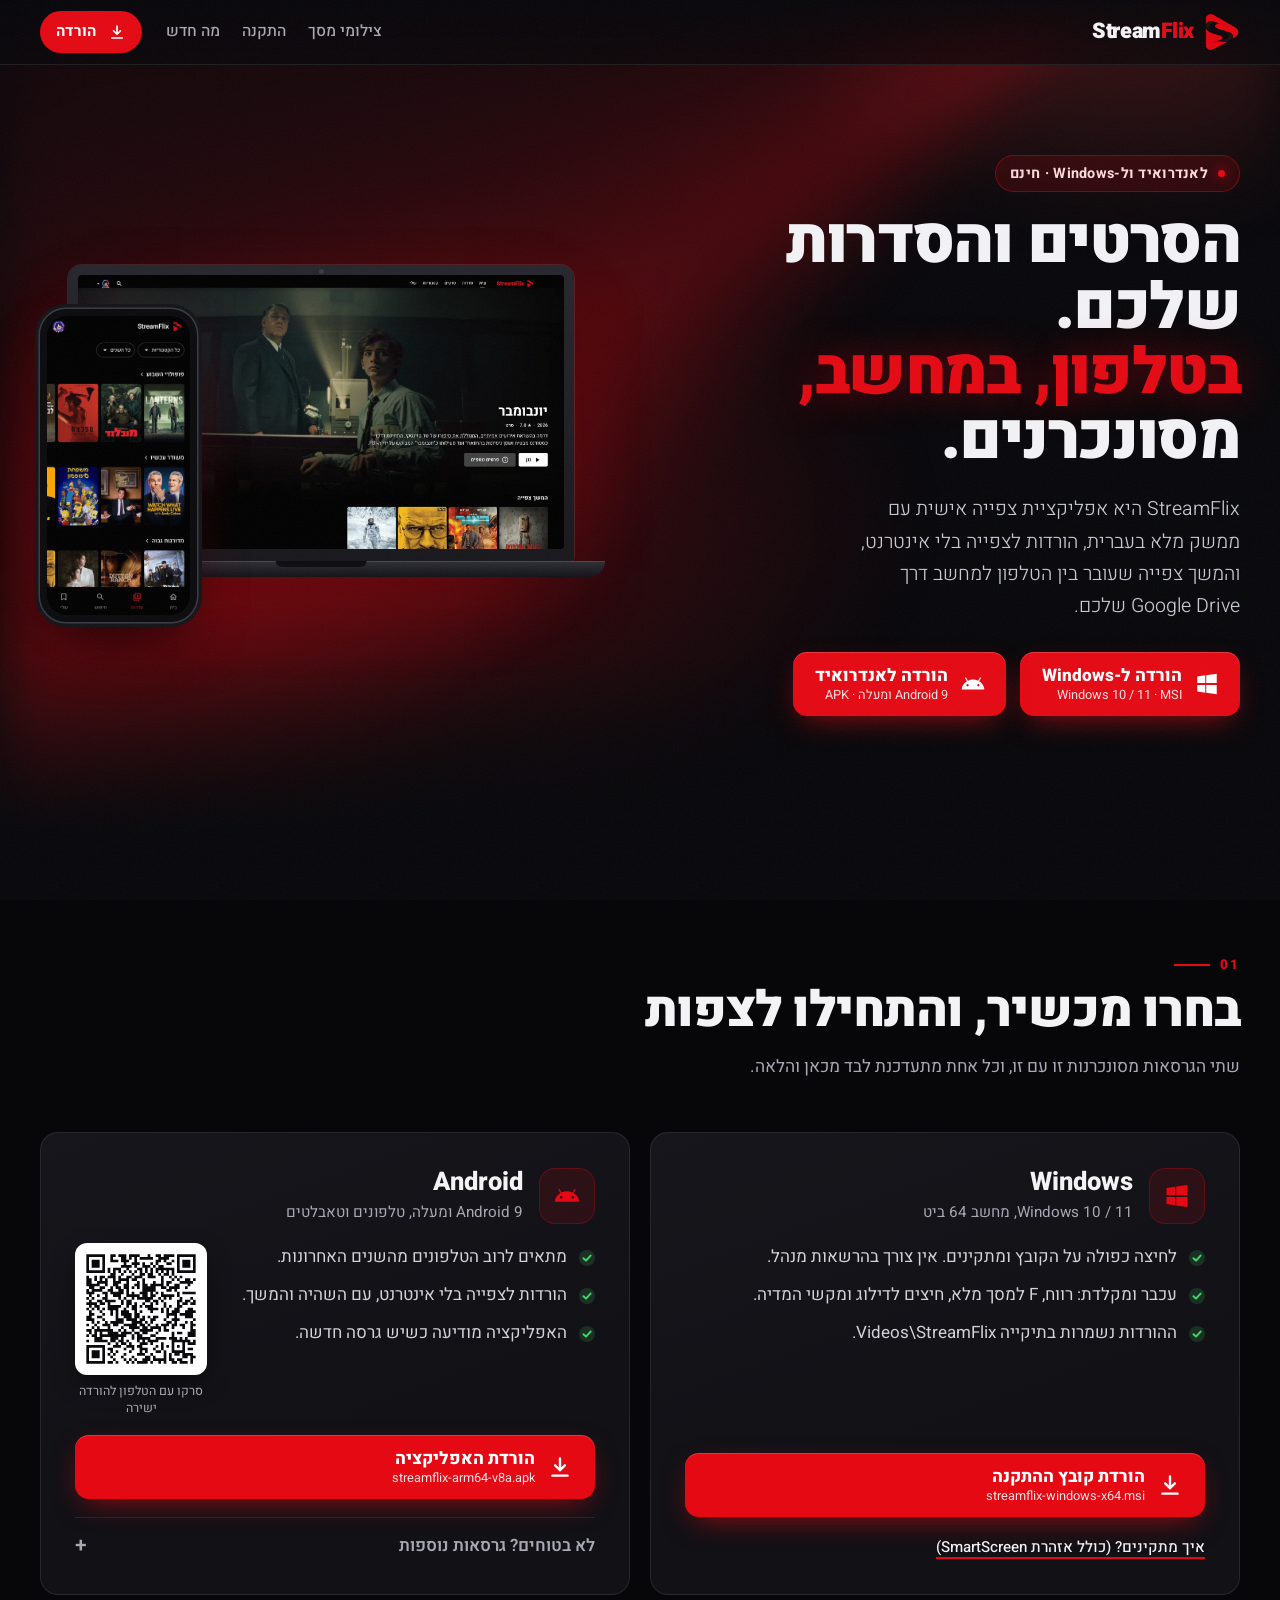
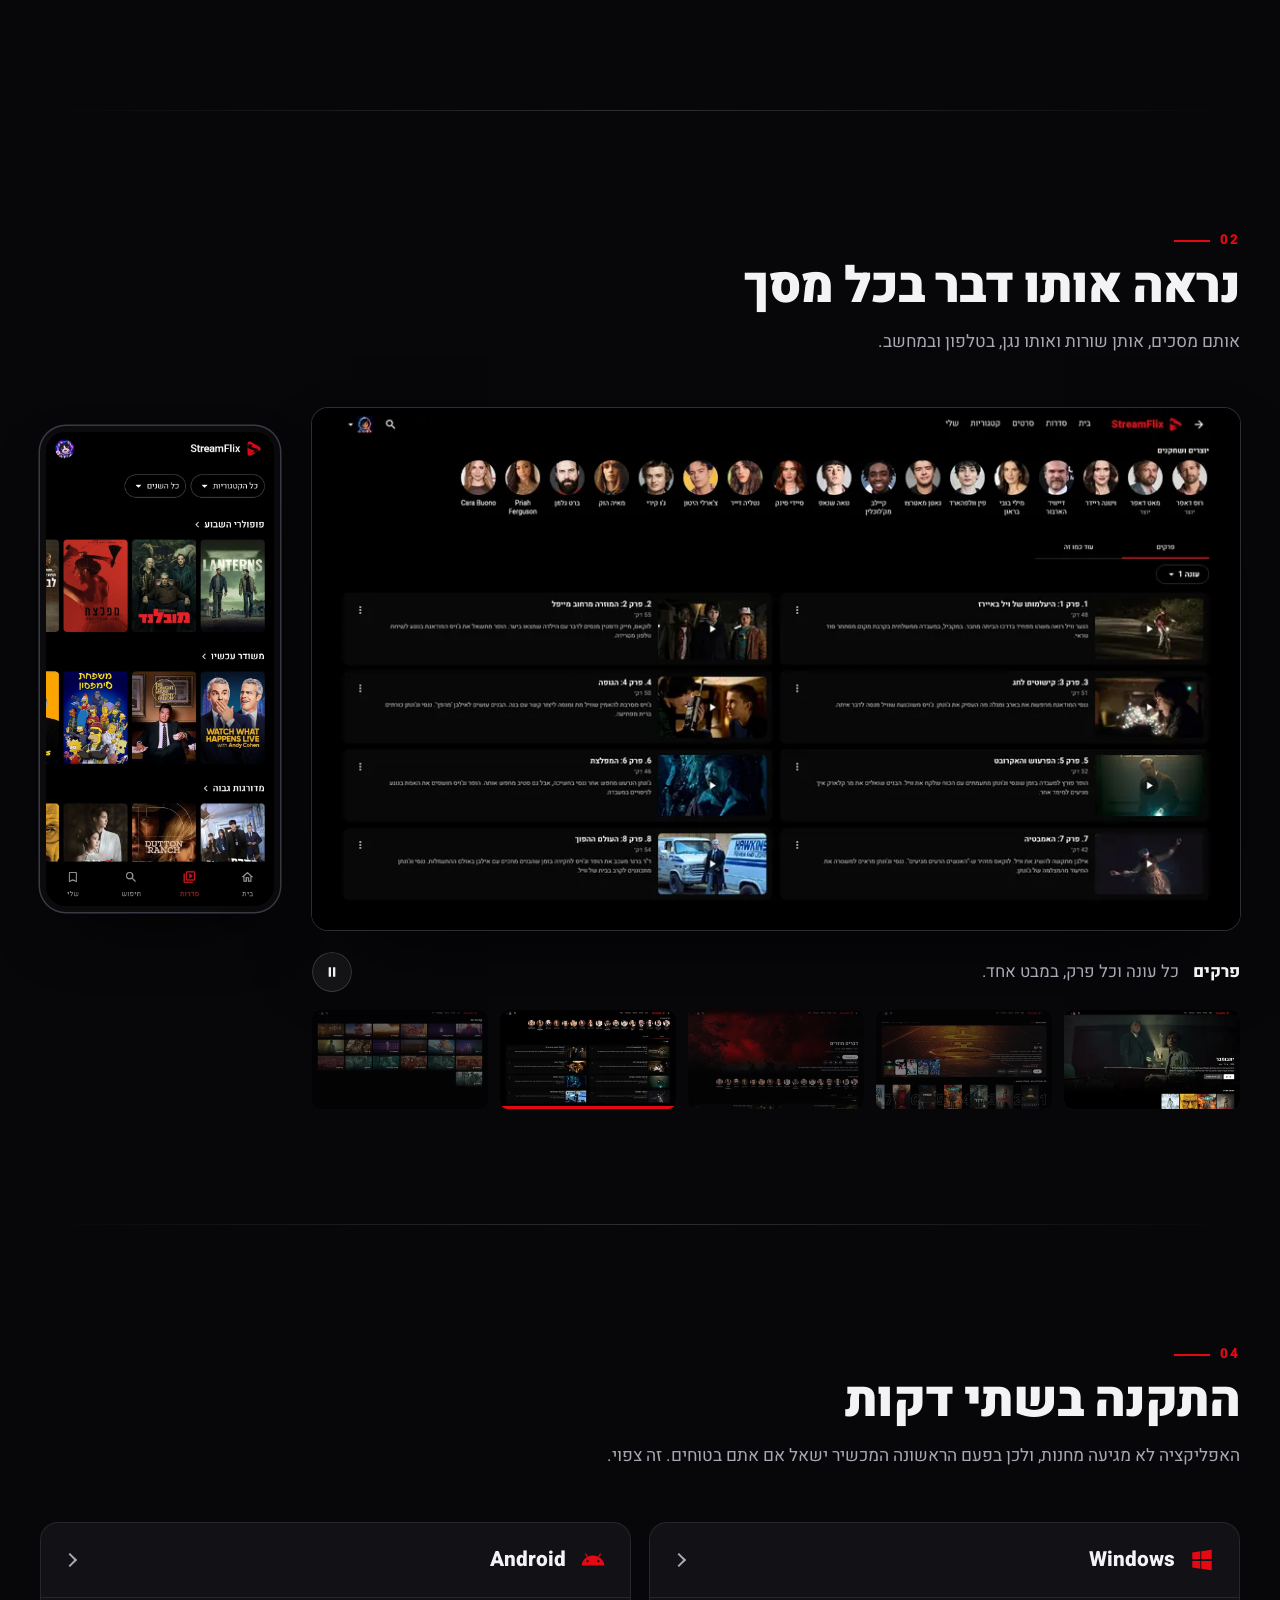
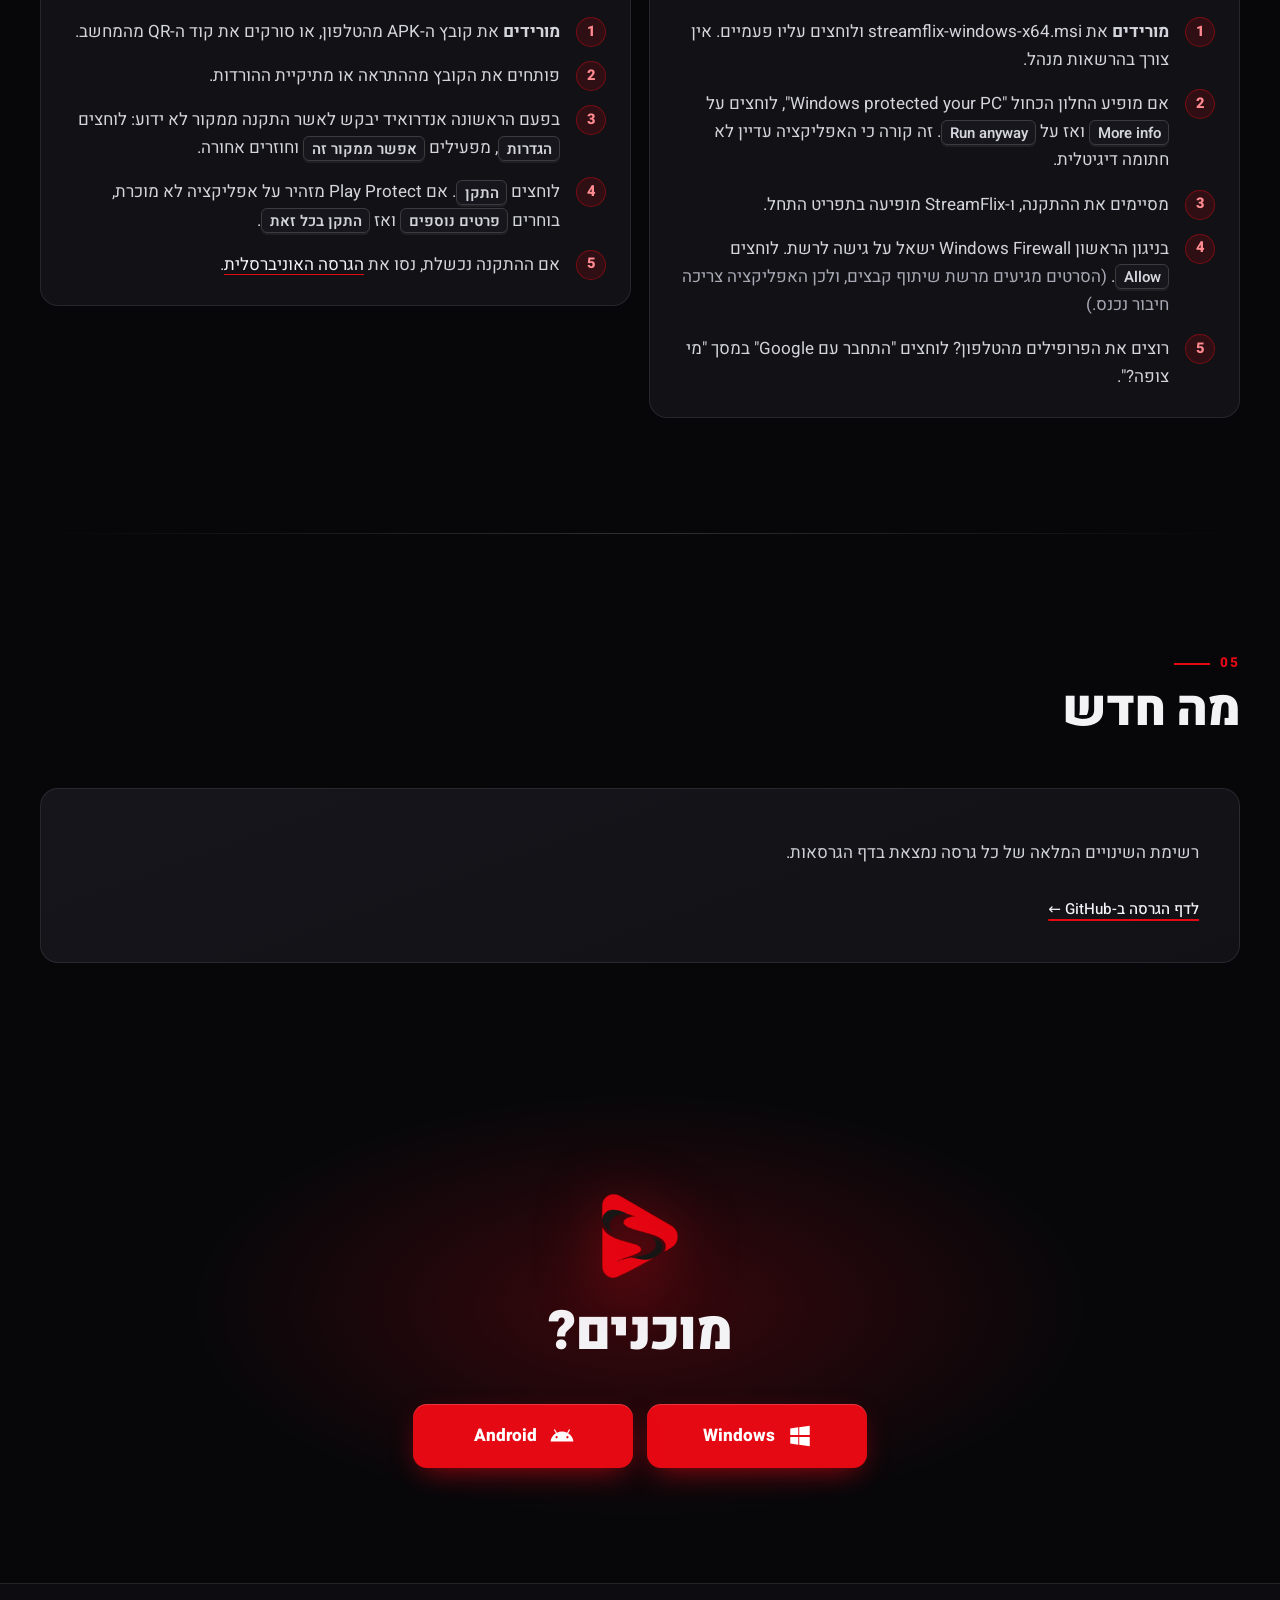
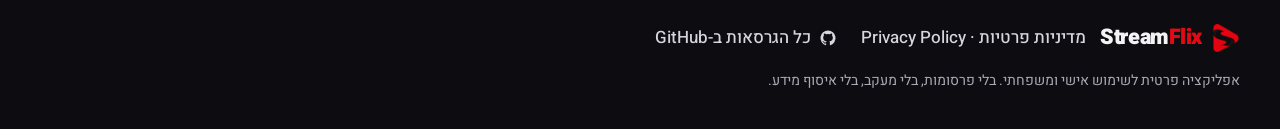
==== commit a435a4df: "Screenshots showcase: animated stage + synced phone; fix hero clipping - The screenshots section bec" ====
--- a/index.html
+++ b/index.html
@@ -204,8 +204,7 @@
         <h2 id="scr-title">נראה אותו דבר בכל מסך</h2>
         <p>אותם מסכים, אותן שורות ואותו נגן, בטלפון ובמחשב.</p>
       </header>
-      <div class="gallery" id="gallery" role="list"></div>
-      <p class="muted small scroll-hint">החליקו לצדדים לעוד צילומים ←</p>
+      <div class="showcase" id="showcase" role="region" aria-roledescription="carousel" aria-label="צילומי מסך של StreamFlix"></div>
     </div>
   </section>
 
--- a/assets/site.css
+++ b/assets/site.css
@@ -1,184 +1,508 @@
-/* StreamFlix landing page, v3: cinematic but quiet. 8-pt spacing, one red light, one red accent. */
+/* StreamFlix landing page. Static, no build step. */
 :root {
-  --bg: #08080a;
-  --card: #111114;
-  --fg: #f4f4f6;
-  --muted: #9a9aa4;        /* ≥ 6:1 on --bg */
-  --line: rgba(255,255,255,.08);
-  --line-2: rgba(255,255,255,.16);
-  --red: #e50914;
-  --red-hi: #f5141f;
-  --s1: 8px; --s2: 16px; --s3: 24px; --s4: 32px; --s5: 40px; --s6: 48px; --s8: 64px; --s10: 80px; --s12: 96px; --s16: 128px;
+  --bg: #07070a;
+  --bg-2: #0d0d11;
+  --card: #111116;
+  --card-2: #16161c;
+  --line: rgba(255, 255, 255, .09);
+  --line-2: rgba(255, 255, 255, .16);
+  --text: #f3f3f6;
+  --muted: #a9a9b5;
+  --red: #e50913;
+  --red-hi: #ff2a33;
+  --red-deep: #8f050b;
+  --green: #45d468;
+  --radius: 18px;
   --wrap: 1200px;
-  --gutter: 20px;
+  --gutter: clamp(16px, 4vw, 40px);
+  --ease: cubic-bezier(.2, .7, .2, 1);
   color-scheme: dark;
 }
-@media (min-width: 768px) { :root { --gutter: 40px; } }
 
 *, *::before, *::after { box-sizing: border-box; }
-html { -webkit-text-size-adjust: 100%; scroll-behavior: smooth; }
-body { margin: 0; background: var(--bg); color: var(--fg); font: 400 16px/1.55 "Heebo", "Segoe UI", system-ui, sans-serif; -webkit-font-smoothing: antialiased; overflow-x: hidden; }
-img { display: block; max-width: 100%; height: auto; }
+html { scroll-behavior: smooth; -webkit-text-size-adjust: 100%; }
+body {
+  margin: 0;
+  background: var(--bg);
+  color: var(--text);
+  font-family: "Heebo", "Segoe UI", system-ui, sans-serif;
+  font-size: 17px;
+  line-height: 1.65;
+  overflow-x: hidden;
+  -webkit-font-smoothing: antialiased;
+}
+/* Film grain over everything (screenshots stay untouched: it is a 5% overlay). */
+body::after {
+  content: "";
+  position: fixed; inset: 0;
+  pointer-events: none;
+  z-index: 100;
+  opacity: .05;
+  background-image: url("data:image/svg+xml,%3Csvg xmlns='http://www.w3.org/2000/svg' width='160' height='160'%3E%3Cfilter id='n'%3E%3CfeTurbulence type='fractalNoise' baseFrequency='.9' numOctaves='2' stitchTiles='stitch'/%3E%3C/filter%3E%3Crect width='100%25' height='100%25' filter='url(%23n)'/%3E%3C/svg%3E");
+}
+img { max-width: 100%; display: block; }
 a { color: inherit; }
-b { font-weight: 700; }
-h1, h2, h3, p, figure, ul, dl, dd { margin: 0; }
+b, strong { font-weight: 700; }
+kbd {
+  font-family: inherit; font-size: .88em; font-weight: 600;
+  padding: .05em .5em; border-radius: 6px;
+  background: var(--card-2); border: 1px solid var(--line-2);
+  box-shadow: 0 2px 0 rgba(255,255,255,.06);
+  white-space: nowrap;
+}
+.wrap { width: 100%; max-width: calc(var(--wrap) + 2 * var(--gutter)); margin-inline: auto; padding-inline: var(--gutter); }
+.muted { color: var(--muted); }
+.small { font-size: .88rem; }
+.red { color: var(--red); }
 [hidden] { display: none !important; }
-:focus-visible { outline: 2px solid #fff; outline-offset: 3px; border-radius: 6px; }
-.wrap { width: 100%; max-width: calc(var(--wrap) + 2 * var(--gutter)); margin-inline: auto; padding-inline: var(--gutter); }
+
+.skip {
+  position: absolute; inset-inline-start: 12px; top: -60px; z-index: 200;
+  background: var(--red); color: #fff; padding: 10px 16px; border-radius: 10px; text-decoration: none;
+}
+.skip:focus { top: 12px; }
+:focus-visible { outline: 3px solid #fff; outline-offset: 3px; border-radius: 8px; }
 
 /* ---------- Top bar ---------- */
-.bar { position: relative; z-index: 2; }
-.bar-in { display: flex; align-items: center; justify-content: space-between; height: 72px; }
-.brand { display: inline-flex; align-items: center; gap: 10px; text-decoration: none; font-weight: 800; font-size: 20px; letter-spacing: -.02em; direction: ltr; }
-.brand b { color: var(--red); font-weight: 800; }
-.bar-btn { font-weight: 700; font-size: 15px; text-decoration: none; padding: 8px 18px; border-radius: 999px; box-shadow: inset 0 0 0 1px var(--line-2); transition: background-color .15s; }
-.bar-btn:hover { background: rgba(255,255,255,.06); }
+.topbar {
+  position: sticky; top: 0; z-index: 50;
+  background: linear-gradient(to bottom, rgba(7,7,10,.92), rgba(7,7,10,.72));
+  backdrop-filter: saturate(160%) blur(14px);
+  -webkit-backdrop-filter: saturate(160%) blur(14px);
+  border-bottom: 1px solid var(--line);
+}
+.topbar-in { display: flex; align-items: center; gap: 24px; height: 64px; }
+.brand { display: inline-flex; align-items: center; gap: 10px; text-decoration: none; }
+.wordmark { font-weight: 900; font-size: 1.35rem; letter-spacing: -.02em; direction: ltr; }
+.wordmark b { color: var(--red); font-weight: 900; }
+.nav { display: flex; gap: 22px; margin-inline-start: auto; }
+.nav a { text-decoration: none; color: var(--muted); font-weight: 500; font-size: .98rem; transition: color .2s; }
+.nav a:hover { color: var(--text); }
+@media (max-width: 760px) { .nav { display: none; } .topbar .btn-sm { margin-inline-start: auto; } }
+
+/* ---------- Buttons ---------- */
+.btn {
+  display: inline-flex; align-items: center; justify-content: center; gap: 12px;
+  text-decoration: none; font-weight: 700; border-radius: 14px;
+  transition: transform .25s var(--ease), box-shadow .25s var(--ease), background .25s, border-color .25s;
+  -webkit-tap-highlight-color: transparent;
+}
+.btn svg { width: 22px; height: 22px; flex: none; }
+.btn-sm { padding: 8px 16px; font-size: .95rem; border-radius: 999px; }
+.btn-sm svg { width: 18px; height: 18px; }
+.btn-red { background: var(--red); color: #fff; }
+.btn-red:hover { background: var(--red-hi); }
+
+.btn-dl {
+  position: relative; overflow: hidden;
+  min-height: 64px; padding: 12px 22px 12px 26px;
+  background: var(--red); color: #fff;
+  box-shadow: 0 10px 30px -10px rgba(229, 9, 19, .7), inset 0 1px 0 rgba(255,255,255,.18);
+}
+.btn-dl:hover { transform: translateY(-2px); background: var(--red-hi); box-shadow: 0 16px 40px -12px rgba(255, 42, 51, .85), inset 0 1px 0 rgba(255,255,255,.2); }
+.btn-dl:active { transform: translateY(0); }
+.btn-dl .ic { width: 26px; height: 26px; }
+.btn-txt { display: flex; flex-direction: column; align-items: flex-start; line-height: 1.25; text-align: start; }
+.btn-main { font-size: 1.08rem; font-weight: 800; }
+.btn-sub { font-size: .8rem; font-weight: 400; opacity: .88; }
+[data-size] { white-space: nowrap; }
+[data-size] bdi { direction: ltr; unicode-bidi: isolate; }
+.btn-block { width: 100%; }
+
+/* One-time shimmer on the primary button. */
+.btn-dl::after {
+  content: ""; position: absolute; inset: 0;
+  background: linear-gradient(105deg, transparent 35%, rgba(255,255,255,.28) 50%, transparent 65%);
+  transform: translateX(120%);
+}
+.is-ready .hero .btn-dl:first-child::after { animation: shimmer 1.4s .9s var(--ease) 1 both; }
+@keyframes shimmer { to { transform: translateX(-120%); } }
+
+/* Secondary style: the platform the visitor is NOT on. */
+.btn-ghost,
+[data-platform="windows"] [data-plat="android"],
+[data-platform="windows"] [data-card="android"] .btn-dl,
+[data-platform="android"] [data-plat="windows"],
+[data-platform="android"] [data-card="windows"] .btn-dl,
+[data-platform="android"] .sticky-dl [data-plat="windows"] {
+  background: rgba(255,255,255,.06);
+  box-shadow: inset 0 0 0 1px var(--line-2);
+  color: var(--text);
+}
+[data-platform="windows"] [data-plat="android"]:hover,
+[data-platform="windows"] [data-card="android"] .btn-dl:hover,
+[data-platform="android"] [data-plat="windows"]:hover,
+[data-platform="android"] [data-card="windows"] .btn-dl:hover {
+  background: rgba(255,255,255,.12); box-shadow: inset 0 0 0 1px rgba(255,255,255,.3);
+}
+[data-platform="android"] .cta [data-plat="android"] { order: -1; }
+
+/* Platform-only bits. */
+.only-android, .only-ios, .only-windows { display: none; }
+[data-platform="android"] .only-android { display: inline; }
+[data-platform="ios"] .only-ios { display: inline; }
+[data-platform="windows"] .badge.only-windows,
+[data-platform="android"] .badge.only-android { display: inline-flex; }
+[data-platform="android"] .only-desktop, [data-platform="ios"] .only-desktop { display: none; }
 
 /* ---------- Hero ---------- */
-.hero { position: relative; isolation: isolate; padding: var(--s6) 0 var(--s12); }
-/* One soft red light behind the devices. */
-.hero::before {
-  content: ""; position: absolute; z-index: -1; pointer-events: none;
-  inset: -72px 0 0 0;
-  background: radial-gradient(42% 60% at 28% 48%, rgba(229, 9, 20, .20), transparent 70%);
-}
-.hero-grid { display: grid; gap: var(--s8); align-items: center; }
-@media (min-width: 1024px) { .hero-grid { grid-template-columns: 5fr 6fr; gap: var(--s6); } .hero { padding-top: var(--s10); padding-bottom: var(--s16); } }
-
-h1 { font-weight: 900; letter-spacing: -.03em; line-height: 1.08; font-size: clamp(34px, 4.6vw, 64px); }
-h1 span { color: var(--red); }
-.sub { margin-top: var(--s3); color: #c4c4cc; font-size: clamp(17px, 1.4vw, 19px); max-width: 34ch; }
-
-.cta { display: flex; flex-wrap: wrap; gap: var(--s2); margin-top: var(--s5); }
-.dl-btn {
-  display: inline-flex; align-items: center; gap: 14px;
-  min-height: 64px; padding: 10px 24px 10px 28px; border-radius: 14px;
-  text-decoration: none; color: var(--fg);
-  background: rgba(255,255,255,.05); box-shadow: inset 0 0 0 1px var(--line-2);
-  transition: background-color .15s;
-}
-.dl-btn:hover { background: rgba(255,255,255,.1); }
-.dl-btn svg { width: 24px; height: 24px; flex: none; }
-.dl-btn > span { display: flex; flex-direction: column; line-height: 1.3; }
-.dl-btn b { font-size: 17px; font-weight: 800; }
-.dl-btn small { font-size: 13px; color: inherit; opacity: .78; }
-/* Primary = the visitor's platform (unknown desktops: Windows). */
-[data-platform="windows"] .dl-btn[data-plat="windows"],
-[data-platform="other"] .dl-btn[data-plat="windows"],
-[data-platform="android"] .dl-btn[data-plat="android"] { background: var(--red); box-shadow: none; color: #fff; }
-[data-platform="windows"] .dl-btn[data-plat="windows"]:hover,
-[data-platform="other"] .dl-btn[data-plat="windows"]:hover,
-[data-platform="android"] .dl-btn[data-plat="android"]:hover { background: var(--red-hi); }
-[data-platform="android"] .cta .dl-btn[data-plat="android"] { order: -1; }
-
-.meta { margin-top: var(--s2); font-size: 14px; color: var(--muted); display: flex; flex-wrap: wrap; gap: 4px var(--s3); }
-.meta a { color: var(--muted); text-underline-offset: 3px; }
-.meta a:hover { color: var(--fg); }
-.only-android, .only-ios { display: none; }
-[data-platform="android"] .only-android, [data-platform="ios"] .only-ios { display: inline; }
-
-[data-size] { white-space: nowrap; }
-[data-size]:not(:empty)::before { content: " · "; }
-bdi[dir="ltr"] { unicode-bidi: isolate; }
-
-/* Devices: everything sits INSIDE its column (no negative margins), so nothing is ever clipped.
-   The laptop leaves room on its left (RTL inline-end) for the phone to overlap. */
-.devices { position: relative; padding-inline-end: 12%; padding-bottom: 7%; }
+.hero { position: relative; overflow-x: clip; padding: clamp(40px, 7vw, 96px) 0 clamp(56px, 8vw, 110px); isolation: isolate; }
+.beam {
+  position: absolute; inset: -64px 0 0; z-index: -1; pointer-events: none; overflow: hidden;
+}
+.beam::before {
+  /* Projector beam falling from the top right (where the logo sits in RTL). */
+  content: ""; position: absolute; inset: 0;
+  background:
+    conic-gradient(from 222deg at 92% -8%, transparent 0deg, rgba(229,9,19,.30) 14deg, rgba(229,9,19,.10) 34deg, transparent 52deg),
+    radial-gradient(60% 55% at 30% 62%, rgba(229,9,19,.28), transparent 70%),
+    radial-gradient(40% 40% at 88% 0%, rgba(255,60,60,.22), transparent 70%);
+  filter: blur(28px);
+  animation: beam 9s ease-in-out infinite alternate;
+}
+.beam::after {
+  content: ""; position: absolute; inset: auto 0 0; height: 180px;
+  background: linear-gradient(to bottom, transparent, var(--bg));
+}
+@keyframes beam { from { opacity: .8; transform: translateX(0); } to { opacity: 1; transform: translateX(-2%); } }
+
+.hero-grid { display: grid; gap: clamp(36px, 5vw, 64px); align-items: center; }
+@media (min-width: 1024px) { .hero-grid { grid-template-columns: 1.02fr 1fr; } }
+
+.eyebrow {
+  display: inline-flex; align-items: center; gap: 10px; margin: 0 0 18px;
+  font-weight: 700; font-size: .9rem; letter-spacing: .02em; color: #ffd9db;
+  padding: 6px 14px; border-radius: 999px;
+  background: rgba(229,9,19,.14); border: 1px solid rgba(229,9,19,.4);
+}
+.eyebrow::before { content: ""; width: 7px; height: 7px; border-radius: 50%; background: var(--red); box-shadow: 0 0 12px var(--red); }
+h1 {
+  margin: 0; font-weight: 900; letter-spacing: -.025em; line-height: 1.02;
+  font-size: clamp(2.4rem, 5.4vw, 4rem);
+  text-wrap: balance;
+}
+h1 .red { text-shadow: 0 0 40px rgba(229,9,19,.45); }
+.lede { margin: 22px 0 30px; font-size: clamp(1.05rem, 1.6vw, 1.22rem); color: #c9c9d3; max-width: 36ch; font-weight: 300; }
+
+.cta { display: flex; flex-wrap: wrap; gap: 14px; }
+.cta .btn-dl { flex: 1 1 240px; }
+@media (min-width: 1024px) { .cta .btn-dl { flex: 0 1 auto; padding-inline: 20px 22px; } }
+.cta-note { margin: 16px 0 0; font-size: .92rem; color: var(--muted); display: flex; flex-direction: column; gap: 6px; }
+.cta-note a { color: var(--text); text-decoration-color: var(--red); text-underline-offset: 4px; }
+.version-line { color: #d9d9e1; font-weight: 500; }
+.version-line .dot { display: inline-block; width: 8px; height: 8px; border-radius: 50%; background: var(--green); margin-inline-end: 8px; box-shadow: 0 0 10px var(--green); vertical-align: middle; }
+
+/* Device mock-ups: screenshots are shown 1:1 crisp (no blur, no rotation). */
+.hero-devices { position: relative; margin: 0; padding: 0 5% 8%; }
+.laptop { margin: 0; animation: float 8s ease-in-out infinite; }
 .laptop-screen {
-  position: relative; padding: 9px 9px 11px; border-radius: 14px 14px 4px 4px;
-  background: #1b1b20; box-shadow: 0 0 0 1px rgba(255,255,255,.1), 0 40px 80px -30px rgba(0,0,0,.9);
-}
-.laptop-screen img { width: 100%; border-radius: 4px; background: #000; }
-.laptop-base { height: 14px; margin-inline: -4%; border-radius: 0 0 14px 14px; background: linear-gradient(#2a2a31, #111114); box-shadow: inset 0 1px 0 rgba(255,255,255,.1); position: relative; }
-.laptop-base::before { content: ""; position: absolute; top: 0; left: 50%; width: 14%; height: 5px; transform: translateX(-50%); background: #0b0b0e; border-radius: 0 0 6px 6px; }
+  position: relative; border-radius: 14px 14px 4px 4px; padding: 10px 10px 12px;
+  background: linear-gradient(#26262d, #17171c);
+  box-shadow: 0 0 0 1px rgba(255,255,255,.1), 0 40px 90px -30px rgba(229,9,19,.55), 0 30px 60px -20px rgba(0,0,0,.9);
+}
+.laptop-screen::before { content: ""; position: absolute; top: 4px; left: 50%; width: 5px; height: 5px; margin-left: -2.5px; border-radius: 50%; background: #3a3a44; }
+.laptop-screen img { width: 100%; height: auto; border-radius: 4px; background: #000; }
+.laptop-base {
+  height: 16px; margin: 0 -6%; border-radius: 0 0 18px 18px;
+  background: linear-gradient(#2e2e36, #121216);
+  box-shadow: inset 0 1px 0 rgba(255,255,255,.12), 0 20px 30px -12px rgba(0,0,0,.9);
+  position: relative;
+}
+.laptop-base::before { content: ""; position: absolute; top: 0; left: 50%; width: 16%; height: 6px; transform: translateX(-50%); background: #0c0c10; border-radius: 0 0 8px 8px; }
 .phone {
-  position: absolute; left: 0; bottom: 0; width: 25%;
-  padding: 5px; border-radius: 22px; background: #0c0c0f;
-  box-shadow: 0 0 0 1.5px #34343c, 0 30px 60px -20px rgba(0,0,0,.95);
-}
-.phone img { width: 100%; border-radius: 17px; background: #000; }
-/* The laptop base is 4% wider than the screen; keep it inside the column too. */
-.laptop { padding-inline: 4%; }
-
-/* ---------- Phones: one device, one primary download ---------- */
-@media (max-width: 767px) {
-  .hero { padding-top: var(--s4); padding-bottom: var(--s8); }
-  .hero::before { background: radial-gradient(70% 45% at 50% 78%, rgba(229, 9, 20, .22), transparent 70%); }
-  .hero-grid { gap: var(--s6); }
-  .sub { margin-top: var(--s2); font-size: 17px; }
-  .cta { margin-top: var(--s4); }
-  .cta .dl-btn { flex: 1 1 100%; justify-content: center; }
-  [data-platform="android"] .cta .dl-btn[data-plat="windows"] { display: none; }
-  .devices { padding: 0; }
-  .laptop { display: none; }
-  .phone {
-    position: relative; width: min(62%, 250px); margin-inline: auto;
-    /* Show the top of the phone and fade out: a device, not a wall of pixels. */
-    max-height: 420px; overflow: hidden;
-    -webkit-mask-image: linear-gradient(#000 70%, transparent);
-            mask-image: linear-gradient(#000 70%, transparent);
-  }
-}
-
-/* ---------- Screenshots ---------- */
-.shots { display: grid; gap: var(--s6) var(--s4); padding-bottom: var(--s12); }
-@media (min-width: 900px) { .shots { grid-template-columns: 1fr 1fr; } .shot:first-child { grid-column: 1 / -1; } }
-.shot img { width: 100%; border-radius: 12px; box-shadow: 0 0 0 1px var(--line); background: #000; }
-.shot figcaption { margin-top: var(--s2); color: var(--muted); font-size: 16px; }
-.shot figcaption b { color: var(--fg); margin-inline-end: 6px; }
-.shot:first-child figcaption { font-size: 17px; }
-
-/* ---------- Download ---------- */
-.download { padding-bottom: var(--s12); }
-h2 { font-size: clamp(28px, 3.2vw, 40px); font-weight: 900; letter-spacing: -.02em; margin-bottom: var(--s4); }
-.cards { display: grid; gap: var(--s2); }
-@media (min-width: 880px) { .cards { grid-template-columns: 1fr 1fr; gap: var(--s3); } }
-.card { background: var(--card); border: 1px solid var(--line); border-radius: 18px; padding: var(--s4); display: flex; flex-direction: column; gap: var(--s3); }
-[data-platform="windows"] [data-card="windows"], [data-platform="android"] [data-card="android"] { border-color: rgba(229, 9, 20, .45); }
-[data-platform="android"] [data-card="android"] { order: -1; }
-.card-head { display: flex; align-items: center; gap: var(--s2); }
-.card-head > svg { width: 28px; height: 28px; color: var(--muted); flex: none; }
-.card-head h3 { font-size: 22px; font-weight: 800; line-height: 1.2; }
-.card-head p { color: var(--muted); font-size: 15px; }
-.card .dl-btn { align-self: stretch; justify-content: center; }
-.card .dl-btn > span { align-items: center; }
-.qr { margin-inline-start: auto; display: flex; align-items: center; gap: 10px; }
-.qr img { width: 76px; height: 76px; background: #fff; padding: 4px; border-radius: 6px; }
-.qr figcaption { font-size: 12px; color: var(--muted); width: 5.5em; line-height: 1.3; }
-[data-platform="android"] .qr, [data-platform="ios"] .qr { display: none; }
-@media (max-width: 767px) { .qr { display: none; } }
-
-details { font-size: 15px; }
-.card details + details { margin-top: calc(-1 * var(--s2)); }
-summary { cursor: pointer; color: var(--muted); list-style: none; display: inline-flex; gap: 8px; }
-summary::-webkit-details-marker { display: none; }
-summary::before { content: "+"; width: 1ch; }
-details[open] > summary::before { content: "−"; }
-summary:hover { color: var(--fg); }
-details ul { margin-top: var(--s1); padding-inline-start: var(--s3); color: #cfcfd6; display: grid; gap: 6px; }
-.variants { list-style: none; padding: 0 !important; }
-.variants a { text-underline-offset: 3px; }
-.variants .live { color: var(--muted); }
-.hashes { margin-top: var(--s2); display: grid; gap: 2px; font-size: 12px; }
-.hashes dt { color: var(--muted); margin-top: 6px; }
-.hashes dd { font-family: ui-monospace, Consolas, monospace; color: #b9b9c2; word-break: break-all; }
-
-.news { margin-top: var(--s4); }
-.news [data-news-ver]::before { content: " "; }
-.news-body { max-width: 70ch; margin-top: var(--s2); color: #cfcfd6; }
-.news-body h3 { font-size: 16px; margin-top: var(--s3); }
+  position: absolute; left: 0; bottom: 0; width: 28%; margin: 0;
+  animation: float 8s -4s ease-in-out infinite;
+}
+.phone-screen {
+  border-radius: 26px; padding: 7px; background: #0b0b0e;
+  box-shadow: 0 0 0 1.5px #3a3a44, 0 0 0 5px #141418, 0 30px 60px -18px rgba(0,0,0,.95), 0 20px 70px -30px rgba(229,9,19,.6);
+}
+.phone-screen img { width: 100%; height: auto; border-radius: 20px; background: #000; }
+@media (max-width: 1023px) { .hero-devices { max-width: 720px; margin-inline: auto; width: 100%; } }
+@keyframes float { 50% { transform: translateY(-8px); } }
+
+/* ---------- Sections ---------- */
+.sec { padding: clamp(64px, 9vw, 120px) 0; position: relative; }
+.sec + .sec::before { content: ""; position: absolute; top: 0; left: var(--gutter); right: var(--gutter); height: 1px; background: linear-gradient(90deg, transparent, var(--line-2), transparent); }
+.sec-head { margin-bottom: clamp(30px, 4vw, 52px); max-width: 720px; }
+.sec-num { display: inline-block; font-weight: 800; font-size: .85rem; letter-spacing: .15em; color: var(--red); margin-bottom: 8px; }
+.sec-num::after { content: ""; display: inline-block; width: 36px; height: 2px; background: var(--red); vertical-align: middle; margin-inline-start: 10px; }
+h2 { margin: 0; font-size: clamp(1.9rem, 4.4vw, 3.1rem); font-weight: 900; letter-spacing: -.02em; line-height: 1.1; text-wrap: balance; }
+.sec-head p { margin: 14px 0 0; color: var(--muted); font-size: 1.08rem; }
+
+/* ---------- Download cards ---------- */
+.dl-grid { display: grid; gap: 20px; }
+@media (min-width: 880px) { .dl-grid { grid-template-columns: 1fr 1fr; } }
+.dl-card {
+  position: relative; display: flex; flex-direction: column; gap: 18px;
+  padding: clamp(22px, 3vw, 34px); border-radius: var(--radius);
+  background: linear-gradient(160deg, var(--card-2), var(--card) 60%);
+  border: 1px solid var(--line);
+  transition: border-color .3s, transform .3s var(--ease);
+}
+.dl-card:hover { border-color: var(--line-2); }
+[data-platform="windows"] [data-card="windows"],
+[data-platform="android"] [data-card="android"] {
+  border-color: rgba(229,9,19,.55);
+  box-shadow: 0 0 0 1px rgba(229,9,19,.25), 0 30px 80px -40px rgba(229,9,19,.6);
+}
+.dl-top { display: flex; align-items: center; gap: 16px; }
+.dl-top h3 { margin: 0; font-size: 1.6rem; font-weight: 800; line-height: 1.2; }
+.dl-top p { margin: 2px 0 0; font-size: .95rem; }
+.dl-icon { width: 56px; height: 56px; border-radius: 16px; display: grid; place-items: center; background: rgba(229,9,19,.12); color: var(--red); border: 1px solid rgba(229,9,19,.3); flex: none; }
+.dl-icon svg { width: 28px; height: 28px; }
+.badge { margin-inline-start: auto; align-items: center; font-size: .78rem; font-weight: 700; padding: 4px 12px; border-radius: 999px; background: var(--red); color: #fff; white-space: nowrap; }
+.dl-body { display: flex; gap: 20px; align-items: flex-start; justify-content: space-between; }
+.ticks { list-style: none; padding: 0; margin: 0; display: grid; gap: 10px; color: #d2d2da; }
+.ticks li { position: relative; padding-inline-start: 28px; }
+.ticks li::before {
+  content: ""; position: absolute; inset-inline-start: 0; top: .42em; width: 16px; height: 16px; border-radius: 50%;
+  background: rgba(69,212,104,.16) url("data:image/svg+xml,%3Csvg xmlns='http://www.w3.org/2000/svg' viewBox='0 0 16 16'%3E%3Cpath d='M4.5 8.2 7 10.6l4.6-5' fill='none' stroke='%2345d468' stroke-width='2' stroke-linecap='round' stroke-linejoin='round'/%3E%3C/svg%3E") center/100% no-repeat;
+}
+.dl-card .btn-dl { margin-top: auto; justify-content: flex-start; }
+.dl-card .btn-sub bdi { direction: ltr; unicode-bidi: isolate; white-space: nowrap; }
+.btn-sub { display: flex; flex-wrap: wrap; column-gap: 0; }
+.qr { margin: 0; flex: none; text-align: center; }
+.qr img { width: 132px; height: 132px; border-radius: 12px; background: #fff; padding: 6px; box-shadow: 0 10px 30px -10px rgba(0,0,0,.8); }
+.qr figcaption { font-size: .78rem; color: var(--muted); margin-top: 8px; max-width: 132px; line-height: 1.35; }
+@media (max-width: 520px) { .dl-body { flex-direction: column; } .qr { display: none; } }
+.text-link { color: var(--text); font-weight: 500; font-size: .95rem; text-decoration: underline; text-decoration-color: var(--red); text-underline-offset: 5px; text-decoration-thickness: 2px; align-self: flex-start; }
+.text-link:hover { color: #fff; text-decoration-color: var(--red-hi); }
+
+.more { border-top: 1px solid var(--line); padding-top: 14px; }
+.more summary { cursor: pointer; font-weight: 600; color: var(--muted); list-style: none; display: flex; align-items: center; gap: 8px; }
+.more summary::-webkit-details-marker { display: none; }
+.more summary::after { content: "+"; font-size: 1.3rem; line-height: 1; margin-inline-start: auto; transition: transform .25s; }
+.more[open] summary::after { transform: rotate(45deg); }
+.more summary:hover { color: var(--text); }
+.variants { list-style: none; margin: 12px 0 0; padding: 0; display: grid; gap: 8px; }
+.variants a { display: block; padding: 10px 14px; border-radius: 12px; background: rgba(255,255,255,.04); border: 1px solid var(--line); text-decoration: none; transition: background .2s, border-color .2s; }
+.variants a:hover { background: rgba(255,255,255,.08); border-color: var(--line-2); }
+.variants .live { color: var(--muted); font-size: .88rem; }
+.hashes dl { margin: 6px 0 0; display: grid; gap: 6px; font-size: .72rem; }
+.hashes dt { color: var(--muted); }
+.hashes dd { margin: 0; font-family: ui-monospace, "Cascadia Mono", Consolas, monospace; word-break: break-all; color: #cfcfd8; }
+
+/* ---------- Screenshots showcase ---------- */
+.showcase { --sc-ms: 6s; }
+.sc-main { display: grid; gap: 24px; align-items: center; }
+@media (min-width: 900px) { .sc-main { grid-template-columns: minmax(0, 1fr) 20%; gap: 32px; } }
+
+.sc-stage {
+  position: relative; aspect-ratio: 16 / 9; overflow: hidden; isolation: isolate;
+  border-radius: 16px; background: #000;
+  box-shadow: 0 0 0 1px var(--line-2), 0 40px 90px -40px rgba(0,0,0,.9);
+  touch-action: pan-y; cursor: zoom-in;
+}
+.sc-stage:focus-visible { outline: 3px solid #fff; outline-offset: 4px; }
+.sc-slide { position: absolute; inset: 0; opacity: 0; transition: opacity .9s ease; will-change: opacity; }
+.sc-slide.is-active { opacity: 1; z-index: 1; }
+.sc-slide img { width: 100%; height: 100%; object-fit: cover; transform-origin: 50% 50%; will-change: transform; }
+/* Slow Ken Burns zoom; two drift directions alternate between slides. Runs a bit longer than a slide. */
+.sc-slide.kb-a img { animation: sc-kb-a calc(var(--sc-ms) + 1.5s) ease-out forwards; }
+.sc-slide.kb-b img { animation: sc-kb-b calc(var(--sc-ms) + 1.5s) ease-out forwards; }
+@keyframes sc-kb-a { from { transform: scale(1); } to { transform: scale(1.07) translate(-1.2%, -1%); } }
+@keyframes sc-kb-b { from { transform: scale(1.07) translate(1.2%, -1%); } to { transform: scale(1); } }
+
+.sc-nav {
+  position: absolute; top: 50%; z-index: 2; width: 44px; height: 44px; margin-top: -22px;
+  border: 0; border-radius: 50%; cursor: pointer; color: #fff;
+  background: rgba(10,10,12,.62) center / 20px no-repeat;
+  box-shadow: inset 0 0 0 1px rgba(255,255,255,.18);
+  opacity: 0; transition: opacity .25s, background-color .2s;
+}
+.sc-prev { right: 14px; background-image: url("data:image/svg+xml,%3Csvg xmlns='http://www.w3.org/2000/svg' viewBox='0 0 24 24'%3E%3Cpath d='m9 5 7 7-7 7' fill='none' stroke='white' stroke-width='2.4' stroke-linecap='round' stroke-linejoin='round'/%3E%3C/svg%3E"); }
+.sc-next { left: 14px; background-image: url("data:image/svg+xml,%3Csvg xmlns='http://www.w3.org/2000/svg' viewBox='0 0 24 24'%3E%3Cpath d='m15 5-7 7 7 7' fill='none' stroke='white' stroke-width='2.4' stroke-linecap='round' stroke-linejoin='round'/%3E%3C/svg%3E"); }
+.sc-stage:hover .sc-nav, .sc-nav:focus-visible { opacity: 1; }
+.sc-nav:hover { background-color: rgba(10,10,12,.85); }
+@media (hover: none) { .sc-nav { opacity: 1; width: 36px; height: 36px; margin-top: -18px; background-size: 16px; } }
+
+/* Phone frame beside the stage (wide screens), crossfading in sync. */
+.sc-phone { display: none; }
+@media (min-width: 900px) {
+  .sc-phone { display: block; padding: 6px; border-radius: 26px; background: #0b0b0e; box-shadow: 0 0 0 1.5px #3a3a44, 0 30px 70px -30px rgba(0,0,0,.95); }
+}
+.sc-phone-screen { position: relative; aspect-ratio: 720 / 1497; border-radius: 20px; overflow: hidden; background: #000; }
+.sc-phone-screen img { position: absolute; inset: 0; width: 100%; height: 100%; object-fit: cover; opacity: 0; transition: opacity .9s ease; }
+.sc-phone-screen img.is-active { opacity: 1; }
+
+.sc-bar { display: flex; align-items: center; justify-content: space-between; gap: 16px; margin-top: 20px; min-height: 44px; }
+.sc-cap { margin: 0; font-size: 1.05rem; color: var(--muted); animation: sc-in .6s ease both; }
+.sc-cap b { color: var(--text); font-weight: 800; margin-inline-end: 10px; }
+@keyframes sc-in { from { opacity: 0; transform: translateY(6px); } to { opacity: 1; transform: none; } }
+.sc-toggle {
+  flex: none; width: 40px; height: 40px; border-radius: 50%; border: 0; cursor: pointer;
+  background: rgba(255,255,255,.06) center / 16px no-repeat; box-shadow: inset 0 0 0 1px var(--line-2);
+  background-image: url("data:image/svg+xml,%3Csvg xmlns='http://www.w3.org/2000/svg' viewBox='0 0 24 24'%3E%3Cpath d='M7 5h3.5v14H7zM13.5 5H17v14h-3.5z' fill='white'/%3E%3C/svg%3E");
+}
+.sc-toggle.is-play { background-image: url("data:image/svg+xml,%3Csvg xmlns='http://www.w3.org/2000/svg' viewBox='0 0 24 24'%3E%3Cpath d='M17 5.5v13L6.5 12z' fill='white'/%3E%3C/svg%3E"); }
+.sc-toggle:hover { background-color: rgba(255,255,255,.12); }
+
+.sc-thumbs { display: grid; grid-template-columns: repeat(5, 1fr); gap: 8px; margin-top: 16px; }
+@media (min-width: 900px) { .sc-thumbs, .sc-bar { width: calc(80% - 32px); } .sc-thumbs { gap: 12px; } }
+.sc-thumb {
+  position: relative; padding: 0; border: 0; cursor: pointer; border-radius: 8px; overflow: hidden;
+  background: #000; aspect-ratio: 16 / 9; opacity: .5; transition: opacity .25s;
+  box-shadow: inset 0 0 0 1px var(--line-2);
+}
+.sc-thumb img { width: 100%; height: 100%; object-fit: cover; }
+.sc-thumb:hover, .sc-thumb:focus-visible, .sc-thumb.is-active { opacity: 1; }
+.sc-prog {
+  position: absolute; inset: auto 0 0; height: 3px; background: var(--red);
+  transform: scaleX(0); transform-origin: right; /* RTL: fills from the right */
+}
+.sc-thumb.is-active .sc-prog { animation: sc-prog var(--sc-ms) linear forwards; }
+@keyframes sc-prog { to { transform: scaleX(1); } }
+
+/* Pause (hover, focus, off-screen, hidden tab, or the pause button). Must come after the animation shorthands. */
+.showcase.is-paused .sc-slide.is-active img,
+.showcase.is-paused .sc-thumb.is-active .sc-prog { animation-play-state: paused; }
+
+/* prefers-reduced-motion: a static grid, no autoplay, no controls. */
+.showcase.sc-static { display: grid; gap: 24px; }
+@media (min-width: 900px) { .showcase.sc-static { grid-template-columns: 1fr 1fr; } .sc-card:first-child { grid-column: 1 / -1; } }
+.sc-card { margin: 0; }
+.sc-card img { width: 100%; height: auto; border-radius: 12px; box-shadow: 0 0 0 1px var(--line-2); }
+.sc-card figcaption { margin-top: 12px; }
+
+/* ---------- Features (4x2 bento) ---------- */
+.features { display: grid; gap: 18px; }
+@media (min-width: 700px) { .features { grid-template-columns: 1fr 1fr; } .feat-wide { grid-column: 1 / -1; } }
+@media (min-width: 1024px) {
+  .features { grid-template-columns: repeat(4, 1fr); }
+  .feat-wide { grid-column: span 2; grid-row: span 2; }
+}
+.feat {
+  position: relative; overflow: hidden;
+  padding: 26px; border-radius: var(--radius);
+  background: var(--card); border: 1px solid var(--line);
+  transition: border-color .3s, transform .35s var(--ease);
+}
+.feat:hover { border-color: var(--line-2); transform: translateY(-3px); }
+.feat-ic { width: 40px; height: 40px; color: var(--red); margin-bottom: 14px; }
+.feat h3 { margin: 0 0 8px; font-size: 1.25rem; font-weight: 800; line-height: 1.3; }
+.feat p { margin: 0; color: var(--muted); }
+.feat-wide {
+  background:
+    radial-gradient(80% 90% at 100% 0%, rgba(229,9,19,.22), transparent 60%),
+    linear-gradient(160deg, #1a1a21, var(--card) 70%);
+  border-color: rgba(229,9,19,.3);
+  display: flex; flex-direction: column;
+}
+.feat-wide h3 { font-size: clamp(1.4rem, 2.6vw, 2rem); font-weight: 900; }
+.feat-wide p { font-size: 1.05rem; max-width: 46ch; }
+
+.sync-anim { margin-top: auto; padding-top: 34px; display: flex; align-items: center; gap: 14px; direction: ltr; }
+.sa-dev { flex: none; border: 2px solid #d7d7df; border-radius: 8px; position: relative; }
+.sa-phone { width: 34px; height: 60px; border-radius: 9px; }
+.sa-pc { width: 96px; height: 60px; }
+.sa-pc::after { content: ""; position: absolute; left: 30%; right: 30%; bottom: -12px; height: 8px; border-top: 2px solid #d7d7df; }
+.sa-dev::before { content: ""; position: absolute; inset: 5px; border-radius: 4px; background: linear-gradient(135deg, var(--red), var(--red-deep)); opacity: .85; }
+.sa-line { flex: 1; height: 2px; position: relative; background: repeating-linear-gradient(90deg, rgba(255,255,255,.25) 0 6px, transparent 6px 12px); }
+.sa-line i { position: absolute; top: -4px; width: 10px; height: 10px; border-radius: 50%; background: var(--red-hi); box-shadow: 0 0 12px var(--red); animation: travel 3s linear infinite; }
+.sa-line i:nth-child(2) { animation-delay: -1s; }
+.sa-line i:nth-child(3) { animation-delay: -2s; animation-direction: reverse; background: #fff; box-shadow: 0 0 10px #fff; }
+@keyframes travel { from { left: 0; opacity: 0; } 10% { opacity: 1; } 90% { opacity: 1; } to { left: calc(100% - 10px); opacity: 0; } }
+
+/* ---------- Install guides ---------- */
+.guides { display: grid; gap: 18px; align-items: start; }
+@media (min-width: 900px) { .guides { grid-template-columns: 1fr 1fr; } }
+.guide { border-radius: var(--radius); background: var(--card); border: 1px solid var(--line); overflow: hidden; }
+.guide summary {
+  list-style: none; cursor: pointer; display: flex; align-items: center; gap: 14px;
+  padding: 20px 24px; font-size: 1.3rem; font-weight: 800;
+}
+.guide summary::-webkit-details-marker { display: none; }
+.guide summary svg { width: 26px; height: 26px; color: var(--red); }
+.guide summary::after { content: ""; margin-inline-start: auto; width: 10px; height: 10px; border-inline-end: 2px solid var(--muted); border-bottom: 2px solid var(--muted); transform: rotate(45deg); transition: transform .3s var(--ease); }
+.guide[open] summary::after { transform: rotate(-135deg); }
+.guide[open] summary { border-bottom: 1px solid var(--line); }
+.steps { counter-reset: s; list-style: none; margin: 0; padding: 20px 24px 26px; display: grid; gap: 16px; }
+.steps li { counter-increment: s; position: relative; padding-inline-start: 46px; color: #d4d4dc; }
+.steps li::before {
+  content: counter(s); position: absolute; inset-inline-start: 0; top: -1px;
+  width: 30px; height: 30px; border-radius: 50%; display: grid; place-items: center;
+  font-weight: 800; font-size: .92rem; background: rgba(229,9,19,.15); color: #ff8a90; border: 1px solid rgba(229,9,19,.4);
+}
+.steps a { color: var(--text); text-decoration-color: var(--red); text-underline-offset: 4px; }
+
+/* ---------- What's new ---------- */
+.news {
+  border-radius: var(--radius); padding: clamp(22px, 3.4vw, 40px);
+  background: linear-gradient(160deg, #15151b, var(--card)); border: 1px solid var(--line);
+  display: grid; gap: 20px;
+}
+.news-ver { color: var(--red); }
+.news-body { max-width: 780px; }
+.news-body h3 { font-size: 1.3rem; font-weight: 800; margin: 26px 0 10px; }
 .news-body h3:first-child { margin-top: 0; }
-.news-body h4 { font-size: 15px; margin-top: var(--s2); }
-.news-body p { margin-top: var(--s1); }
-.news-body ul { margin-top: var(--s1); }
-.news-body code { font-family: ui-monospace, Consolas, monospace; font-size: .9em; unicode-bidi: isolate; direction: ltr; }
-.news-link { display: inline-block; margin-top: var(--s2); color: var(--muted); text-underline-offset: 3px; }
+.news-body h4 { font-size: 1.1rem; font-weight: 700; margin: 20px 0 8px; }
+.news-body p { margin: 10px 0; color: #d0d0d8; }
+.news-body ul { margin: 8px 0; padding-inline-start: 22px; display: grid; gap: 8px; color: #d0d0d8; }
+.news-body li::marker { color: var(--red); }
+.news-body code { font-family: ui-monospace, "Cascadia Mono", Consolas, monospace; font-size: .86em; background: rgba(255,255,255,.07); padding: .1em .4em; border-radius: 6px; direction: ltr; unicode-bidi: isolate; }
+.news-body strong { color: #fff; }
+.news-date { color: var(--muted); font-size: .9rem; margin: 0 0 14px !important; }
+
+/* ---------- Final CTA ---------- */
+.final { text-align: center; padding: clamp(60px, 9vw, 120px) var(--gutter); position: relative; isolation: isolate; }
+.final::before { content: ""; position: absolute; inset: 0; z-index: -1; background: radial-gradient(50% 60% at 50% 45%, rgba(229,9,19,.22), transparent 70%); }
+.final-logo { margin: 0 auto 10px; filter: drop-shadow(0 10px 30px rgba(229,9,19,.5)); }
+.final-title { font-size: clamp(2rem, 5vw, 3.4rem); font-weight: 900; margin: 0 0 26px; letter-spacing: -.02em; }
+.cta-center { justify-content: center; }
+.cta-center .btn-dl { flex: 0 1 220px; }
 
 /* ---------- Footer ---------- */
-.foot { border-top: 1px solid var(--line); color: var(--muted); font-size: 14px; }
-.foot-in { display: flex; flex-wrap: wrap; justify-content: space-between; gap: var(--s2) var(--s4); padding-top: var(--s4); padding-bottom: calc(var(--s4) + env(safe-area-inset-bottom)); }
-.foot nav { display: flex; gap: var(--s3); }
-.foot a { color: var(--muted); text-underline-offset: 3px; }
-.foot a:hover { color: var(--fg); }
-
-@media (prefers-reduced-motion: reduce) { html { scroll-behavior: auto; } * { transition: none !important; } }
+.footer { border-top: 1px solid var(--line); padding: 36px 0 calc(36px + env(safe-area-inset-bottom)); background: var(--bg-2); }
+.footer-in { display: grid; gap: 14px; justify-items: start; }
+.footer nav { display: flex; flex-wrap: wrap; gap: 10px 24px; }
+.footer nav a { display: inline-flex; align-items: center; gap: 8px; text-decoration: none; color: #d6d6de; font-weight: 500; }
+.footer nav a:hover { color: #fff; text-decoration: underline; text-decoration-color: var(--red); text-underline-offset: 4px; }
+.footer nav svg { width: 18px; height: 18px; }
+.footer p { margin: 0; }
+@media (min-width: 900px) { .footer-in { grid-template-columns: auto 1fr; align-items: center; } .footer nav { justify-content: flex-end; } .footer p { grid-column: 1 / -1; } }
+
+/* ---------- Sticky mobile download bar ---------- */
+.sticky-dl {
+  position: fixed; inset: auto 0 0; z-index: 60; padding: 12px 16px calc(12px + env(safe-area-inset-bottom));
+  background: linear-gradient(to top, rgba(7,7,10,.98) 60%, rgba(7,7,10,0));
+  transform: translateY(110%); transition: transform .35s var(--ease);
+}
+.sticky-dl.show { transform: none; }
+.sticky-dl .btn-dl { min-height: 54px; justify-content: center; }
+@media (min-width: 761px) { .sticky-dl { display: none; } }
+@media (max-width: 760px) { [data-platform="android"] .footer, [data-platform="windows"] .footer { padding-bottom: calc(110px + env(safe-area-inset-bottom)); } }
+[data-platform="ios"] .sticky-dl, [data-platform="other"] .sticky-dl { display: none; }
+
+/* ---------- Lightbox ---------- */
+.lightbox {
+  border: 0; padding: 0; background: transparent; max-width: 96vw; max-height: 94vh; overflow: visible;
+}
+.lightbox::backdrop { background: rgba(0,0,0,.88); backdrop-filter: blur(6px); }
+.lightbox img { max-width: 96vw; max-height: 90vh; width: auto; height: auto; border-radius: 12px; box-shadow: 0 30px 90px rgba(0,0,0,.9); }
+.lb-close {
+  position: absolute; top: -14px; inset-inline-end: -14px; width: 40px; height: 40px; border-radius: 50%;
+  border: 0; background: #fff; color: #000; font-size: 18px; font-weight: 700; cursor: pointer; z-index: 1;
+}
+@media (max-width: 600px) { .lb-close { top: 8px; inset-inline-end: 8px; } }
+
+/* ---------- Scroll reveal ---------- */
+.js .reveal { opacity: 0; transform: translateY(22px); transition: opacity .8s var(--ease), transform .8s var(--ease); }
+.js .reveal.in { opacity: 1; transform: none; }
+.hero .reveal:nth-child(2) { transition-delay: .08s; }
+.hero .reveal:nth-child(3) { transition-delay: .16s; }
+.hero .reveal:nth-child(4) { transition-delay: .24s; }
+.hero .reveal:nth-child(5) { transition-delay: .3s; }
+.hero-devices.reveal { transition-delay: .2s; }
+.features .reveal:nth-child(2) { transition-delay: .06s; }
+.features .reveal:nth-child(3) { transition-delay: .12s; }
+.features .reveal:nth-child(4) { transition-delay: .18s; }
+.features .reveal:nth-child(5) { transition-delay: .24s; }
+
+@media (prefers-reduced-motion: reduce) {
+  html { scroll-behavior: auto; }
+  *, *::before, *::after { animation: none !important; transition: none !important; }
+  .js .reveal { opacity: 1; transform: none; }
+}
+
+
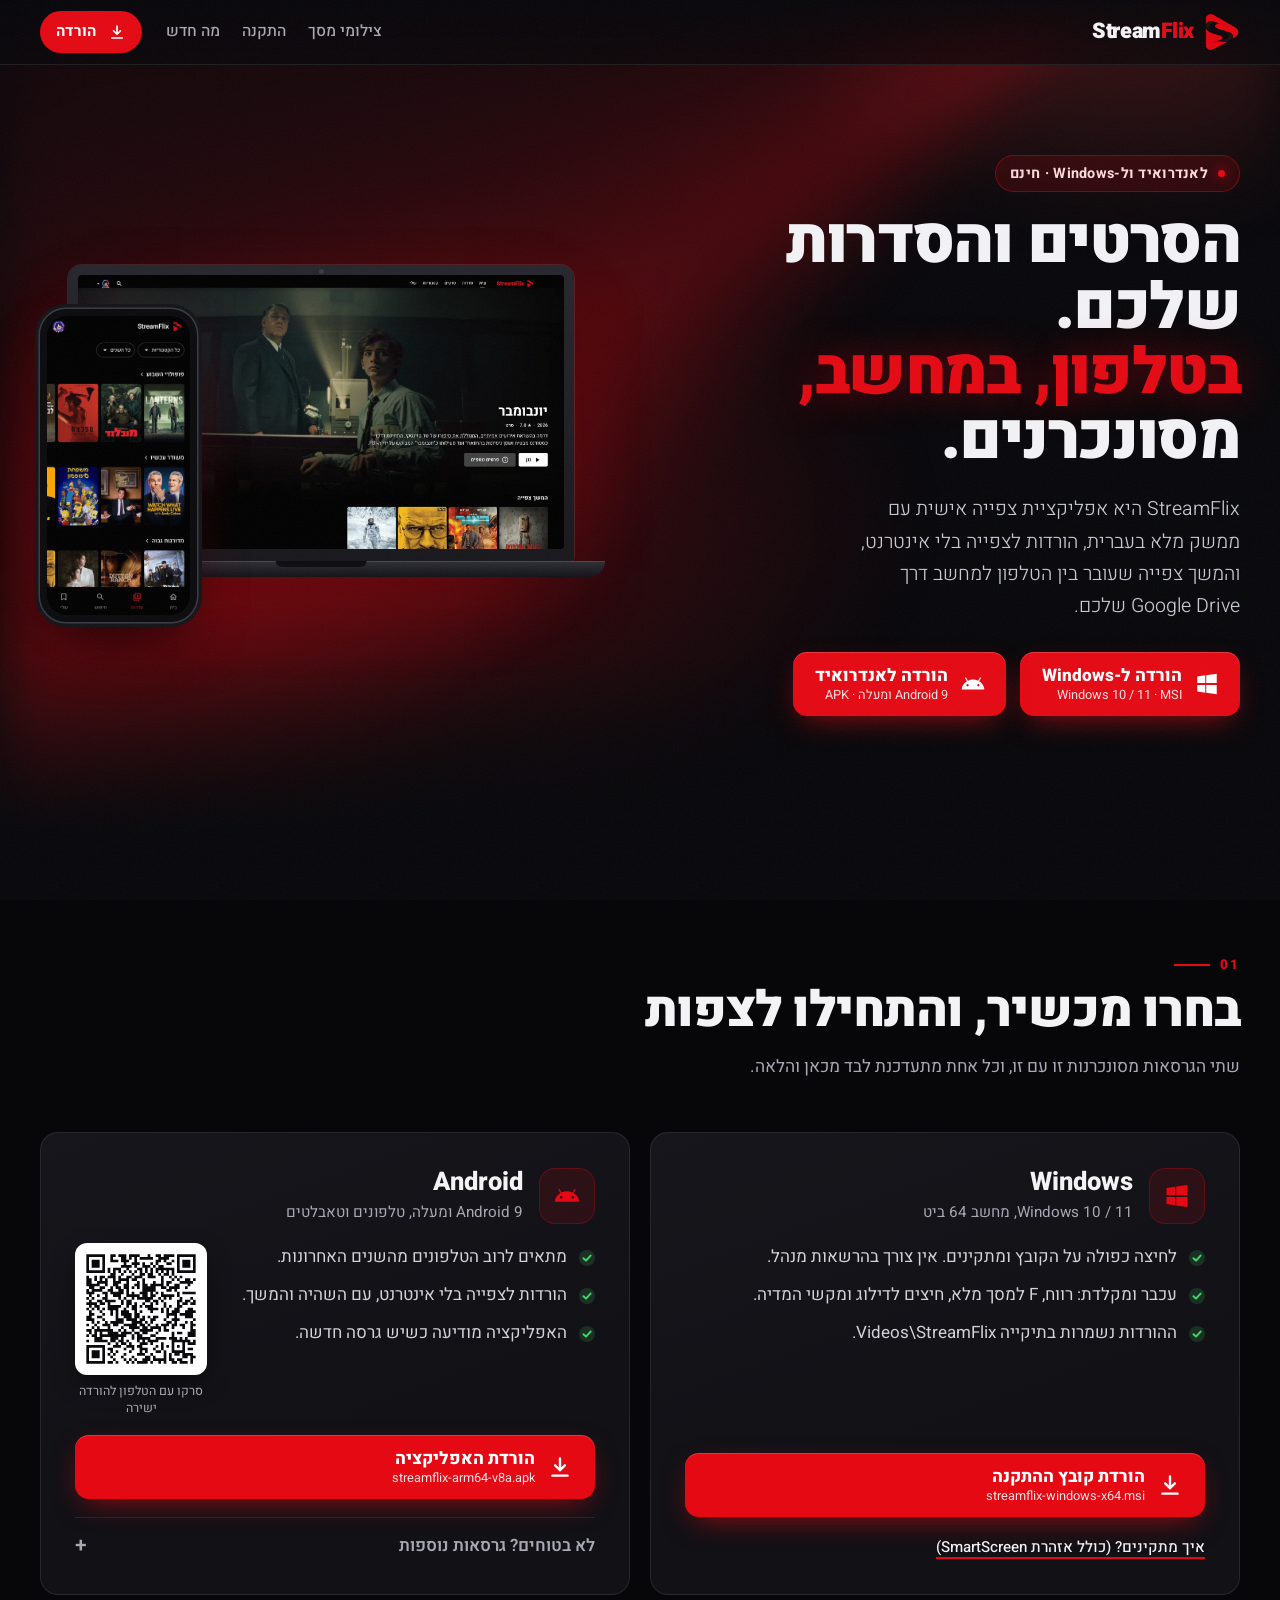
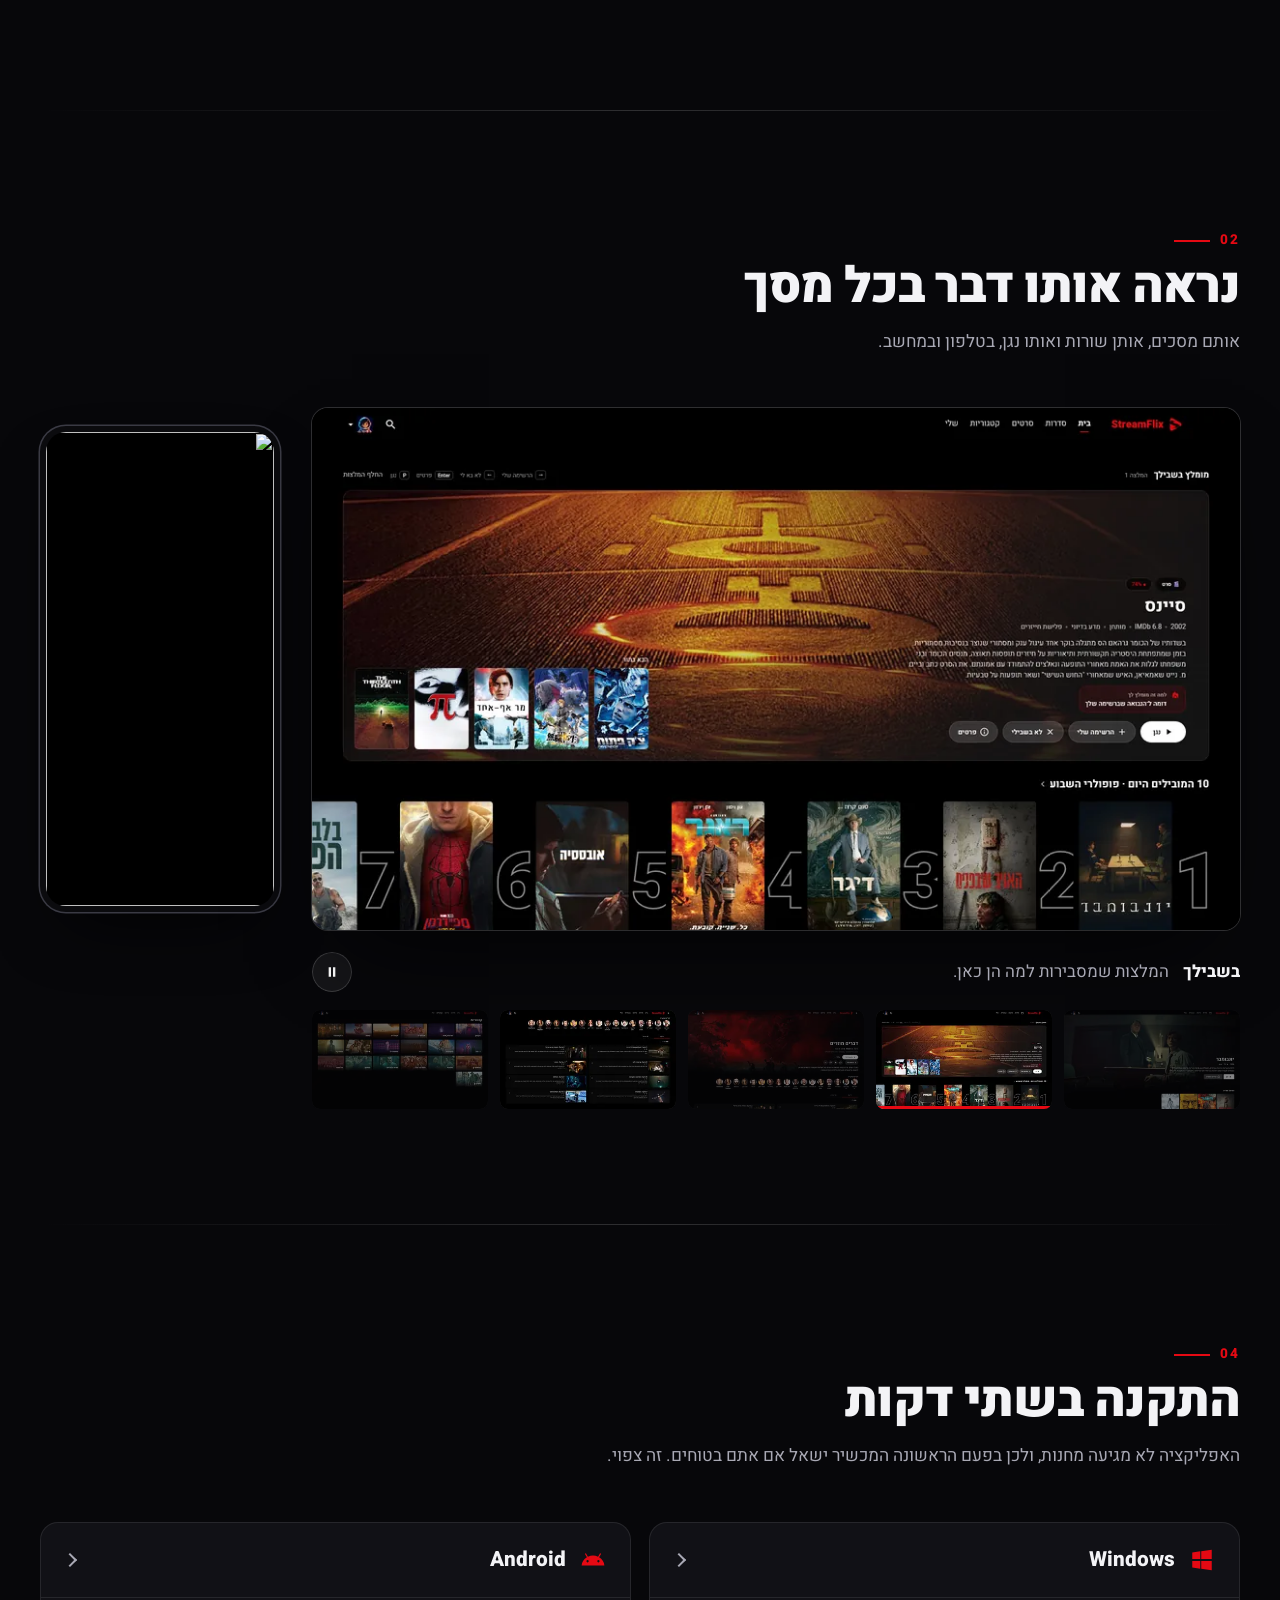
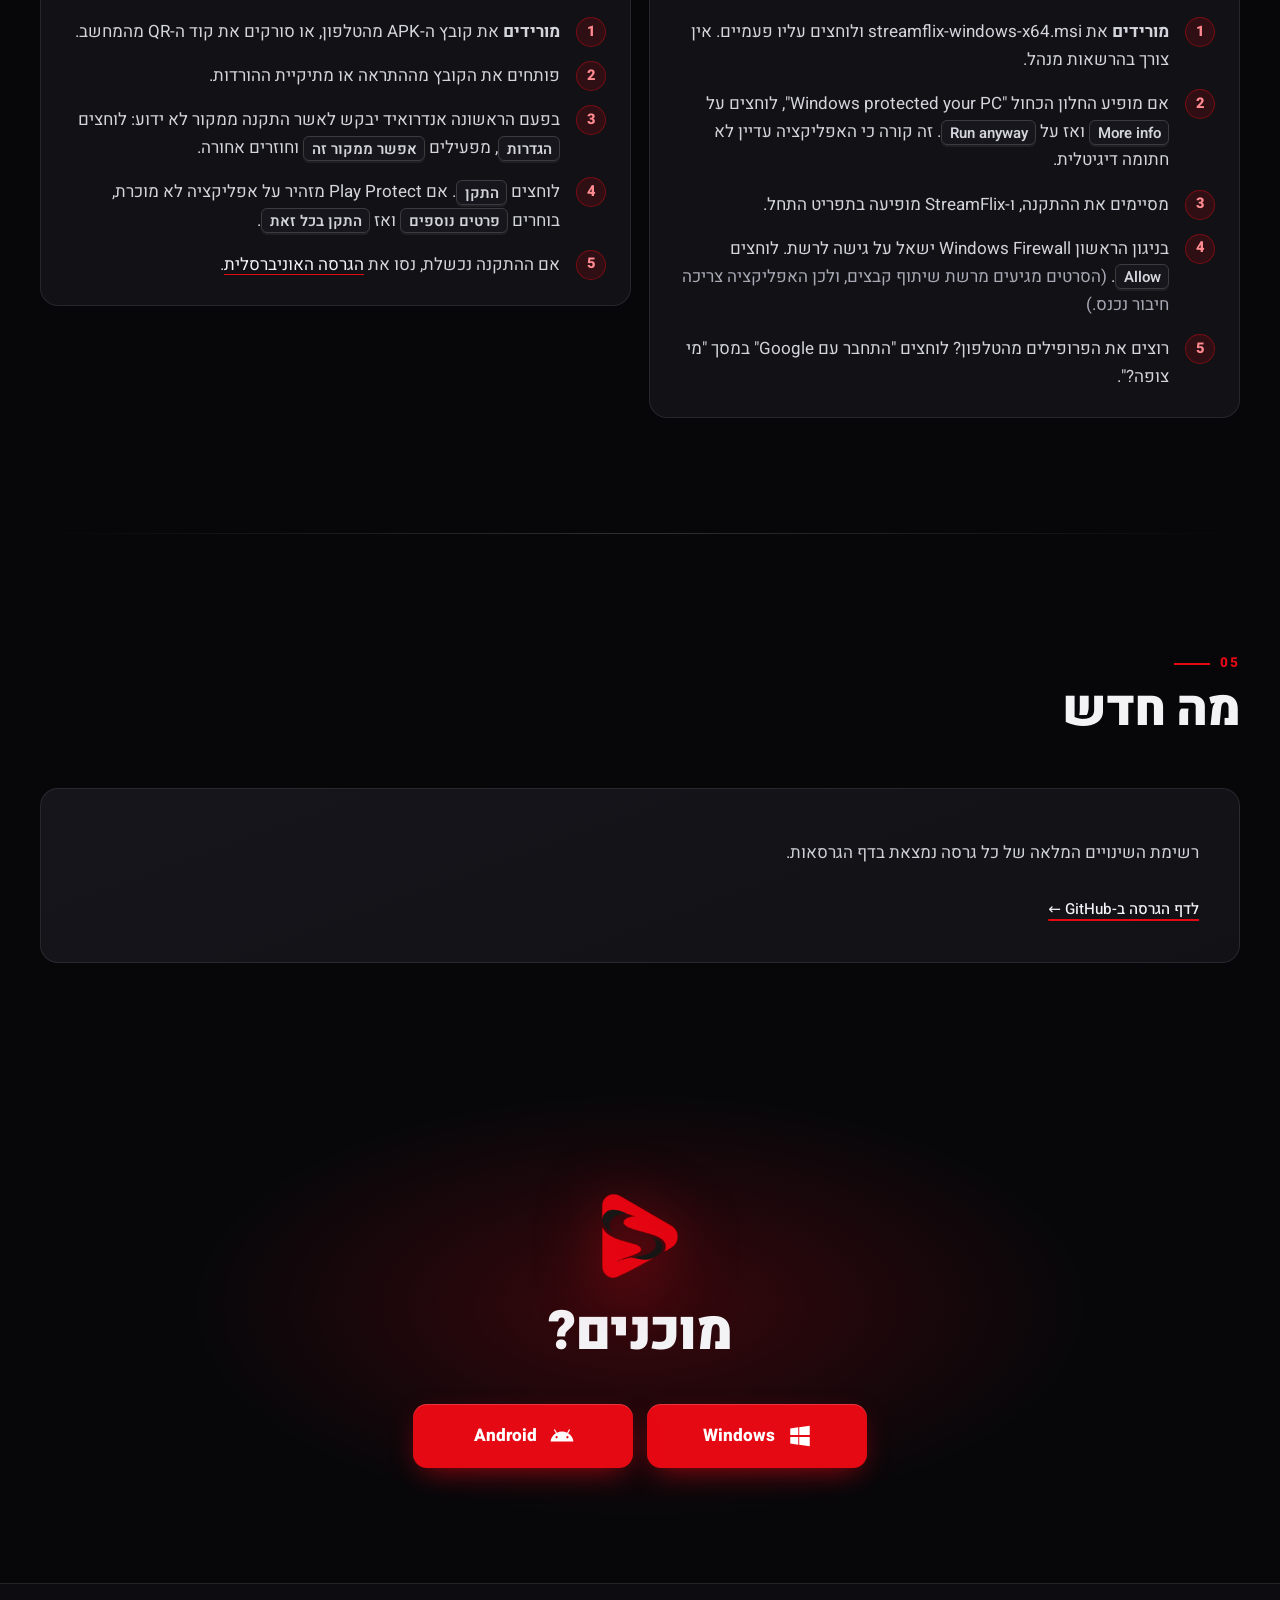
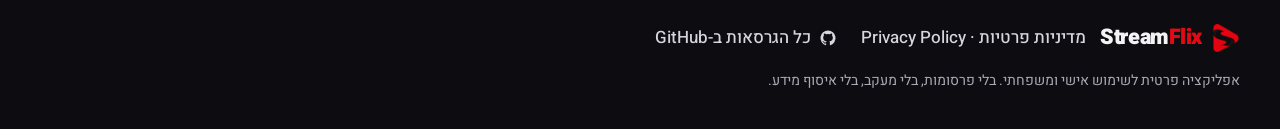
==== commit 60e7f329: "Always fetch the latest release (cache only as offline fallback); version asset URLs so updates show" ====
--- a/index.html
+++ b/index.html
@@ -30,7 +30,7 @@
 <link rel="preconnect" href="https://fonts.gstatic.com" crossorigin>
 <link rel="stylesheet" href="https://fonts.googleapis.com/css2?family=Heebo:wght@300;400;500;700;800;900&display=swap">
 <link rel="preconnect" href="https://api.github.com" crossorigin>
-<link rel="stylesheet" href="assets/site.css">
+<link rel="stylesheet" href="assets/site.css?v=202609291338">
 <script>
   // Platform flag before first paint so the right download button is primary immediately.
   (function () {
@@ -291,7 +291,7 @@
   <img alt="">
 </dialog>
 
-<script src="assets/shots.js"></script>
-<script src="assets/site.js"></script>
+<script src="assets/shots.js?v=202609291338"></script>
+<script src="assets/site.js?v=202609291338"></script>
 </body>
 </html>
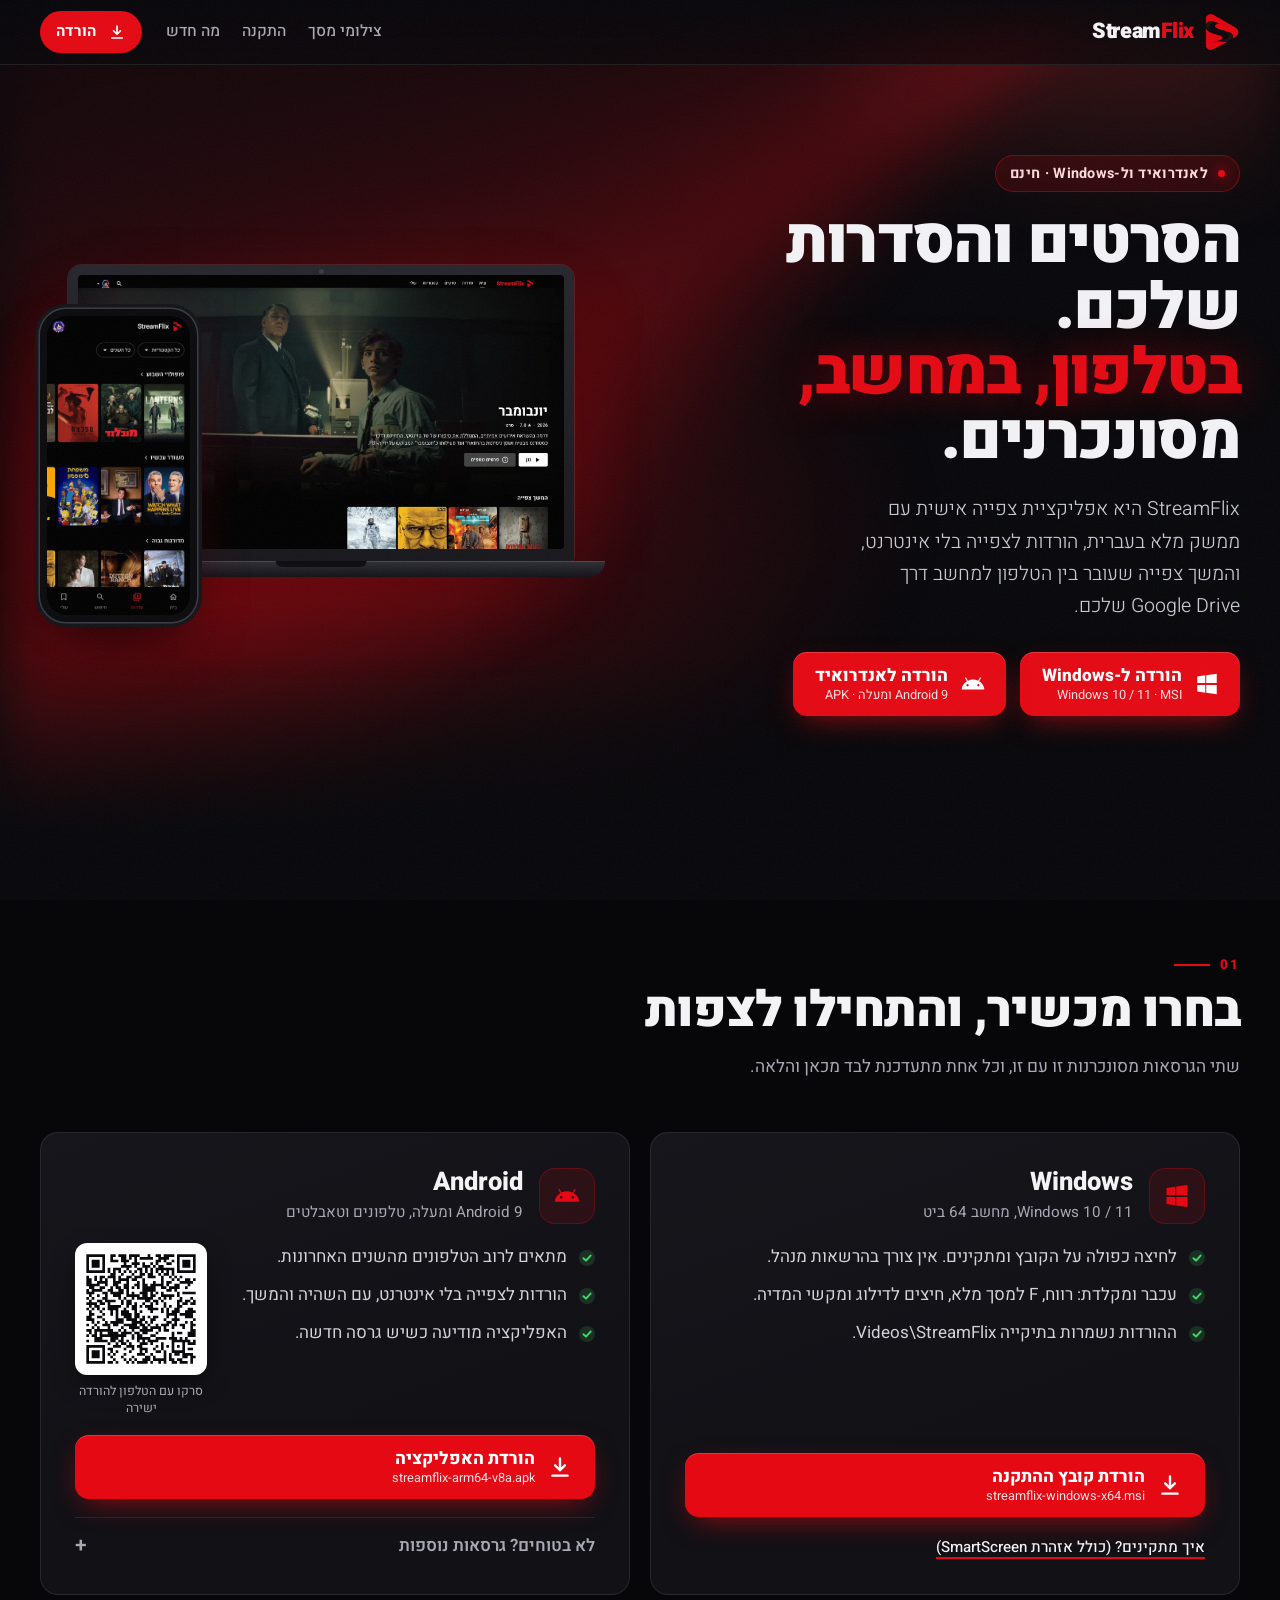
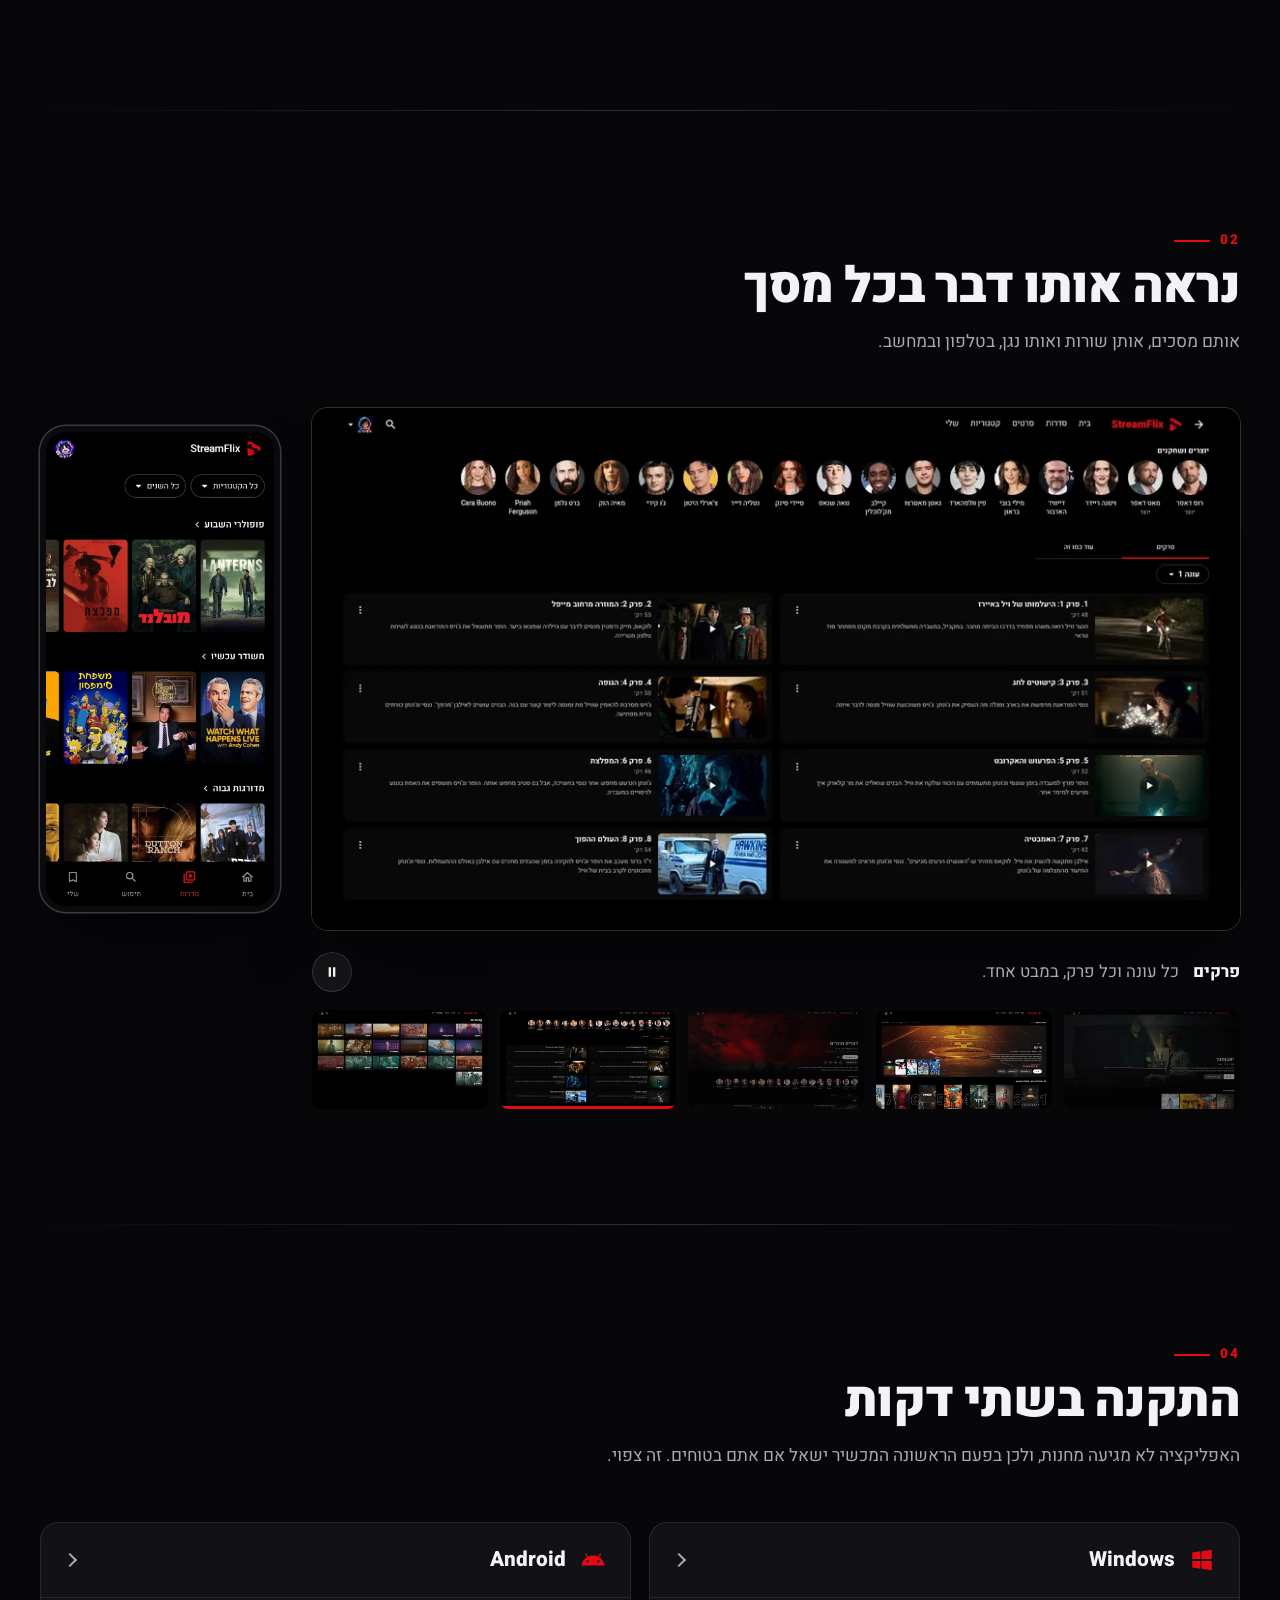
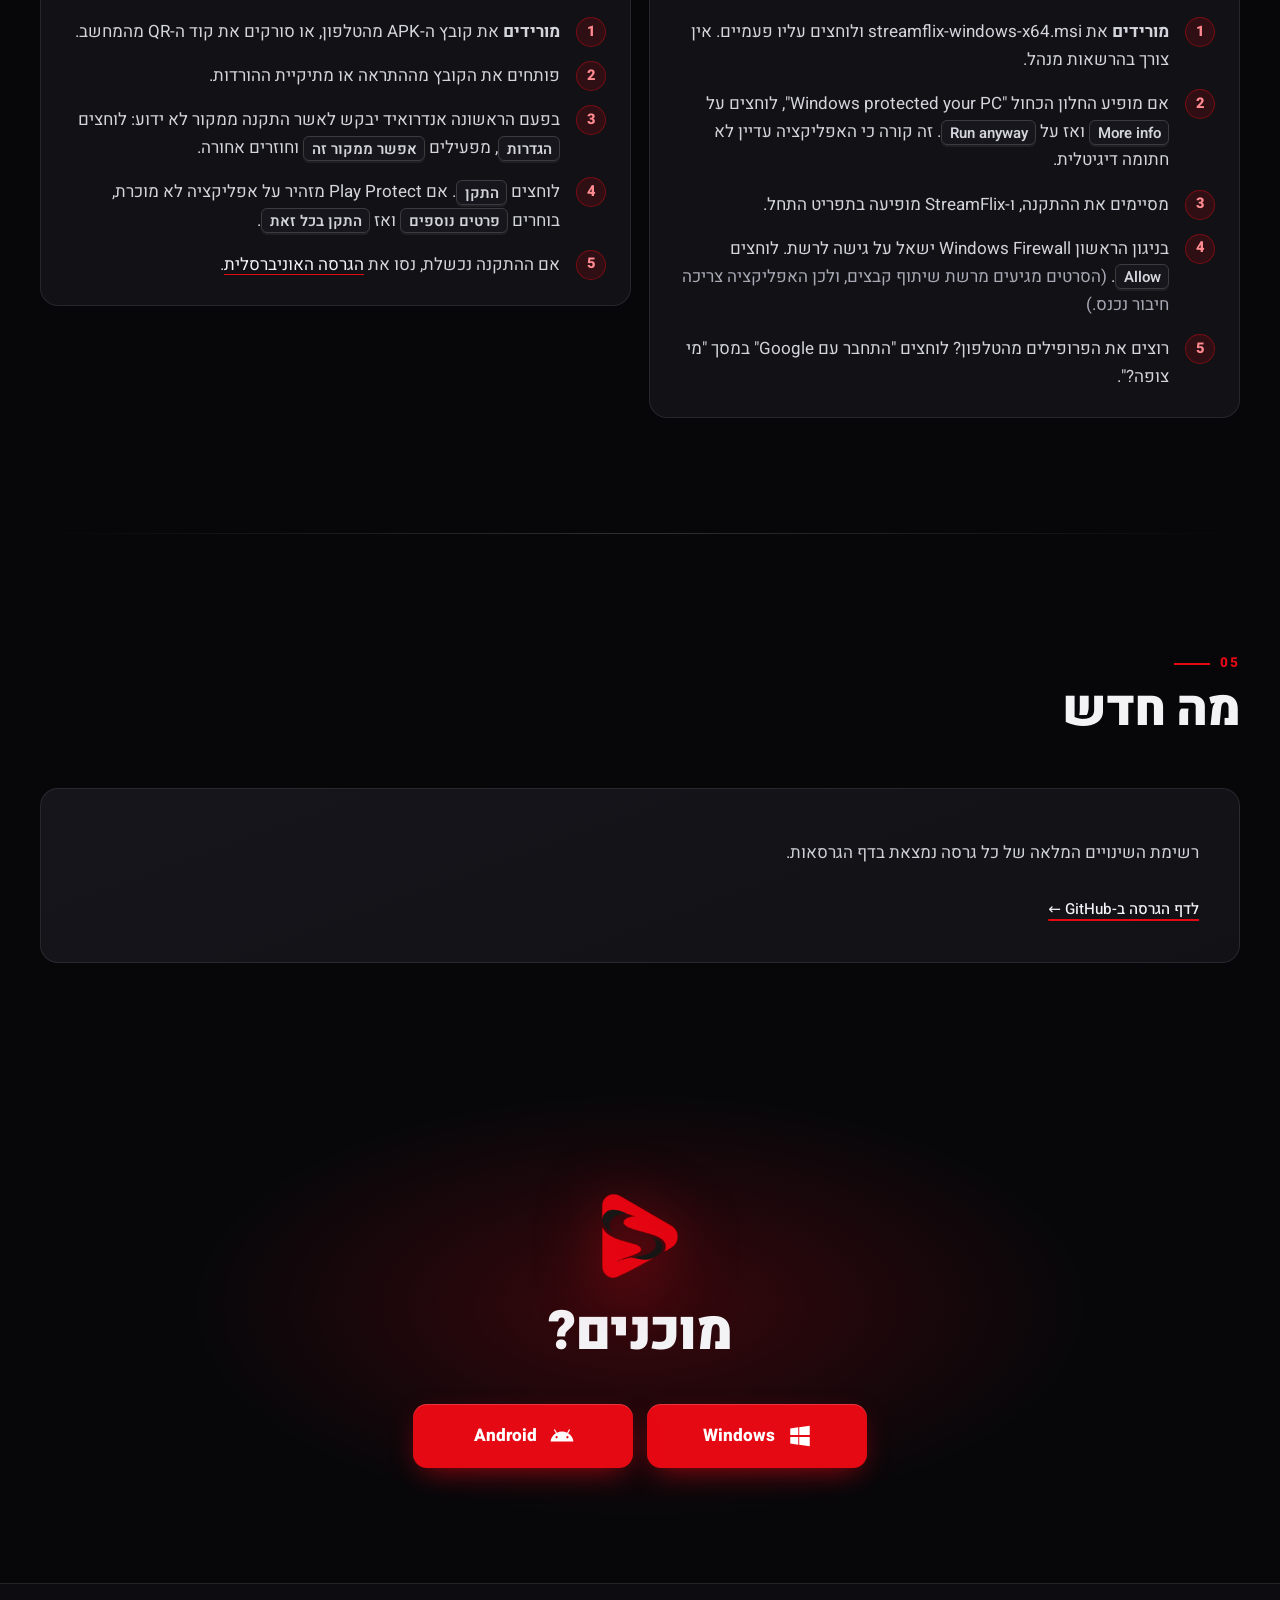
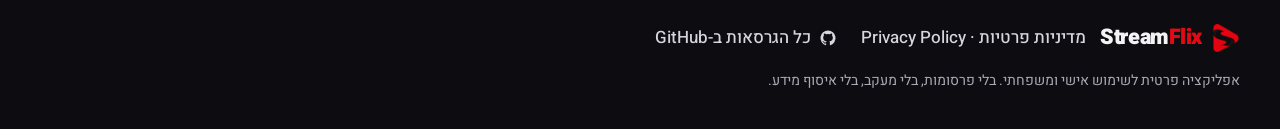
==== commit 0e6ea735: "Downloads per platform: each from the newest release that carries its installer A release can now be" ====
--- a/index.html
+++ b/index.html
@@ -30,7 +30,7 @@
 <link rel="preconnect" href="https://fonts.gstatic.com" crossorigin>
 <link rel="stylesheet" href="https://fonts.googleapis.com/css2?family=Heebo:wght@300;400;500;700;800;900&display=swap">
 <link rel="preconnect" href="https://api.github.com" crossorigin>
-<link rel="stylesheet" href="assets/site.css?v=202609291338">
+<link rel="stylesheet" href="assets/site.css?v=202609291857">
 <script>
   // Platform flag before first paint so the right download button is primary immediately.
   (function () {
@@ -291,7 +291,7 @@
   <img alt="">
 </dialog>
 
-<script src="assets/shots.js?v=202609291338"></script>
-<script src="assets/site.js?v=202609291338"></script>
+<script src="assets/shots.js?v=202609291857"></script>
+<script src="assets/site.js?v=202609291857"></script>
 </body>
 </html>
